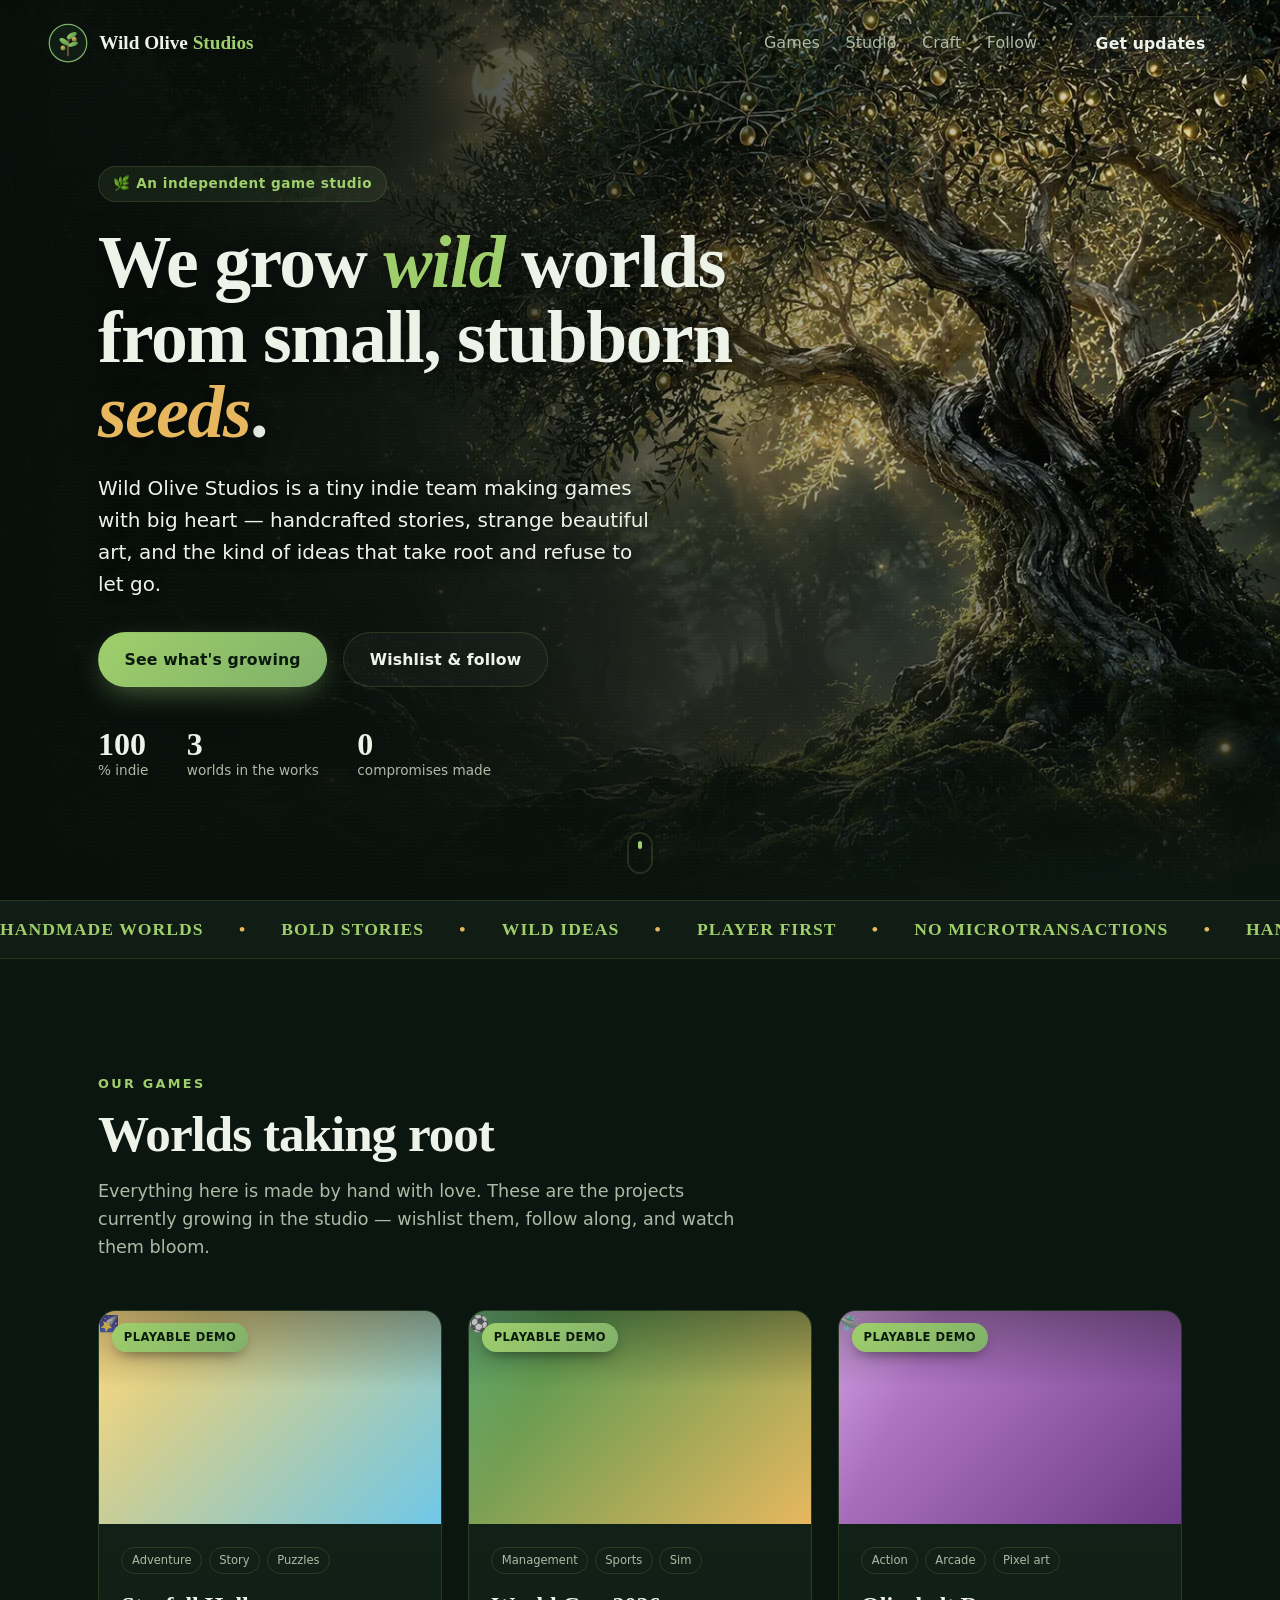
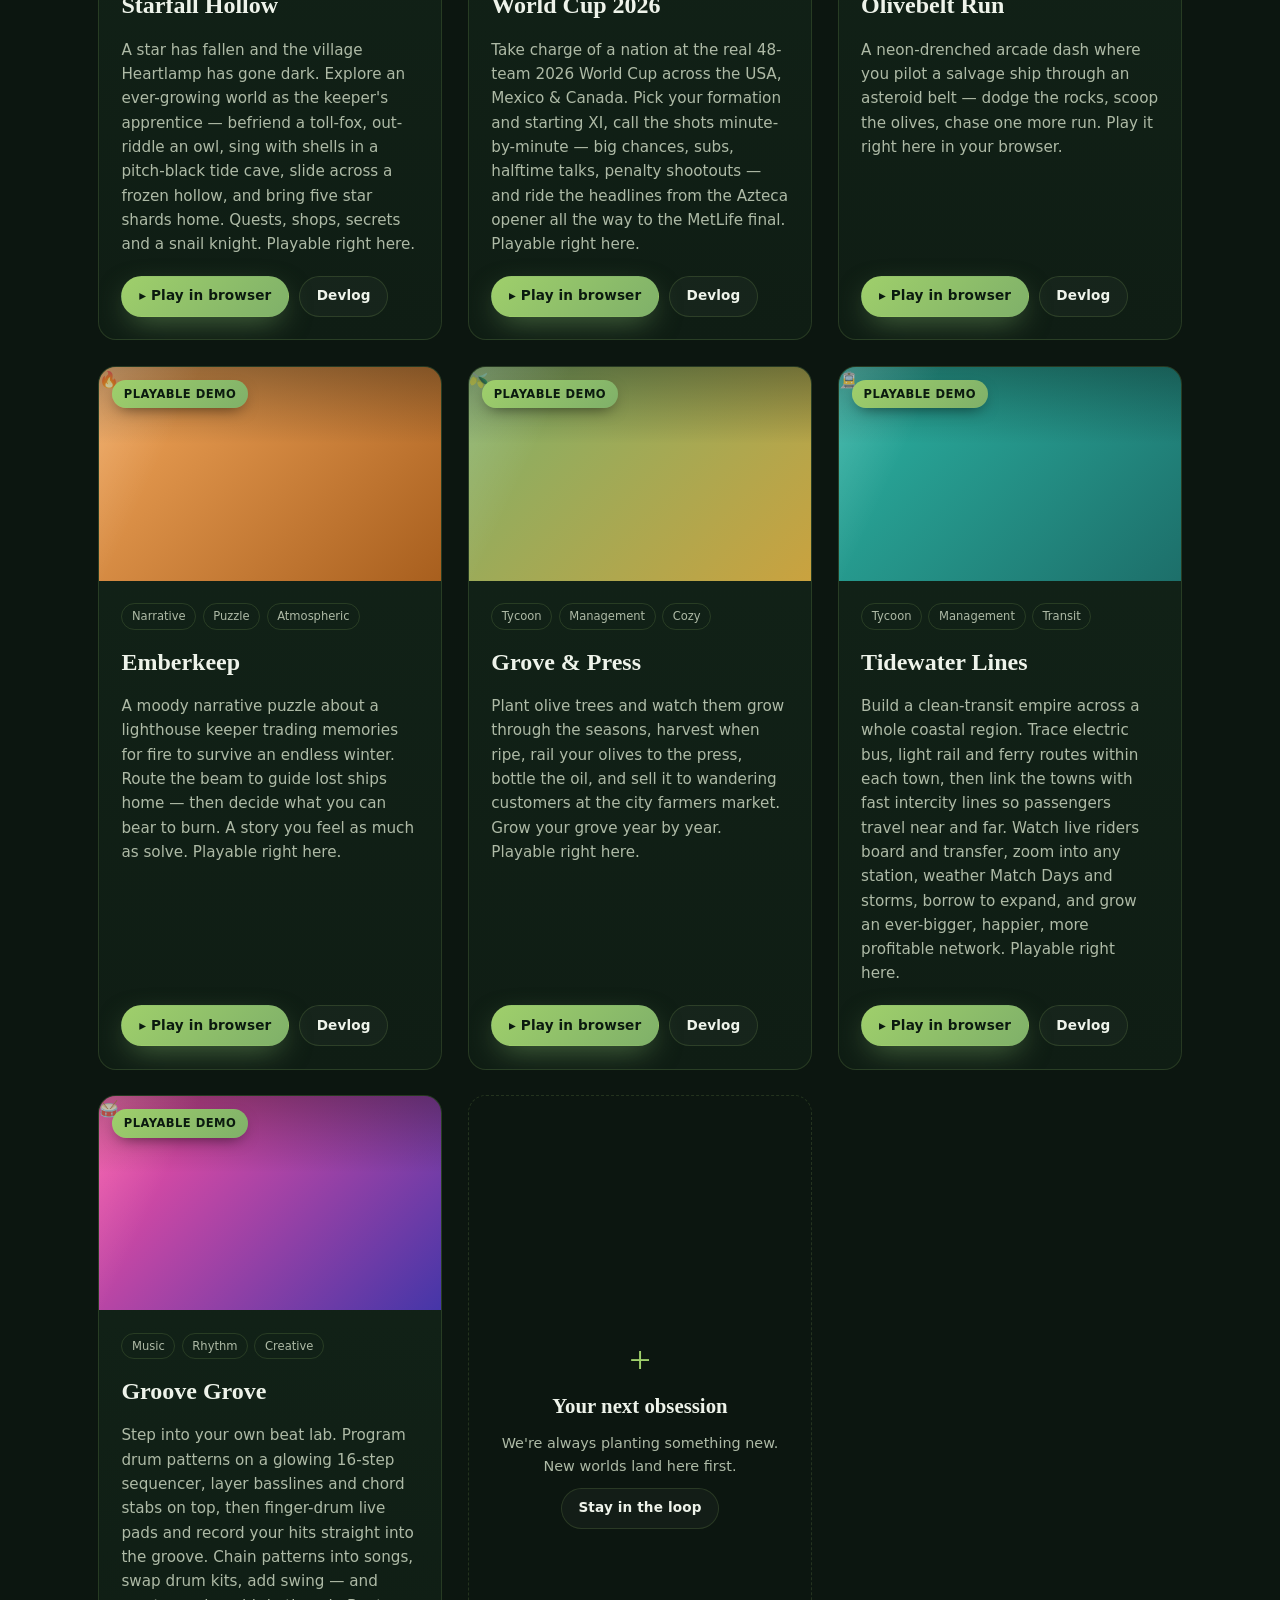
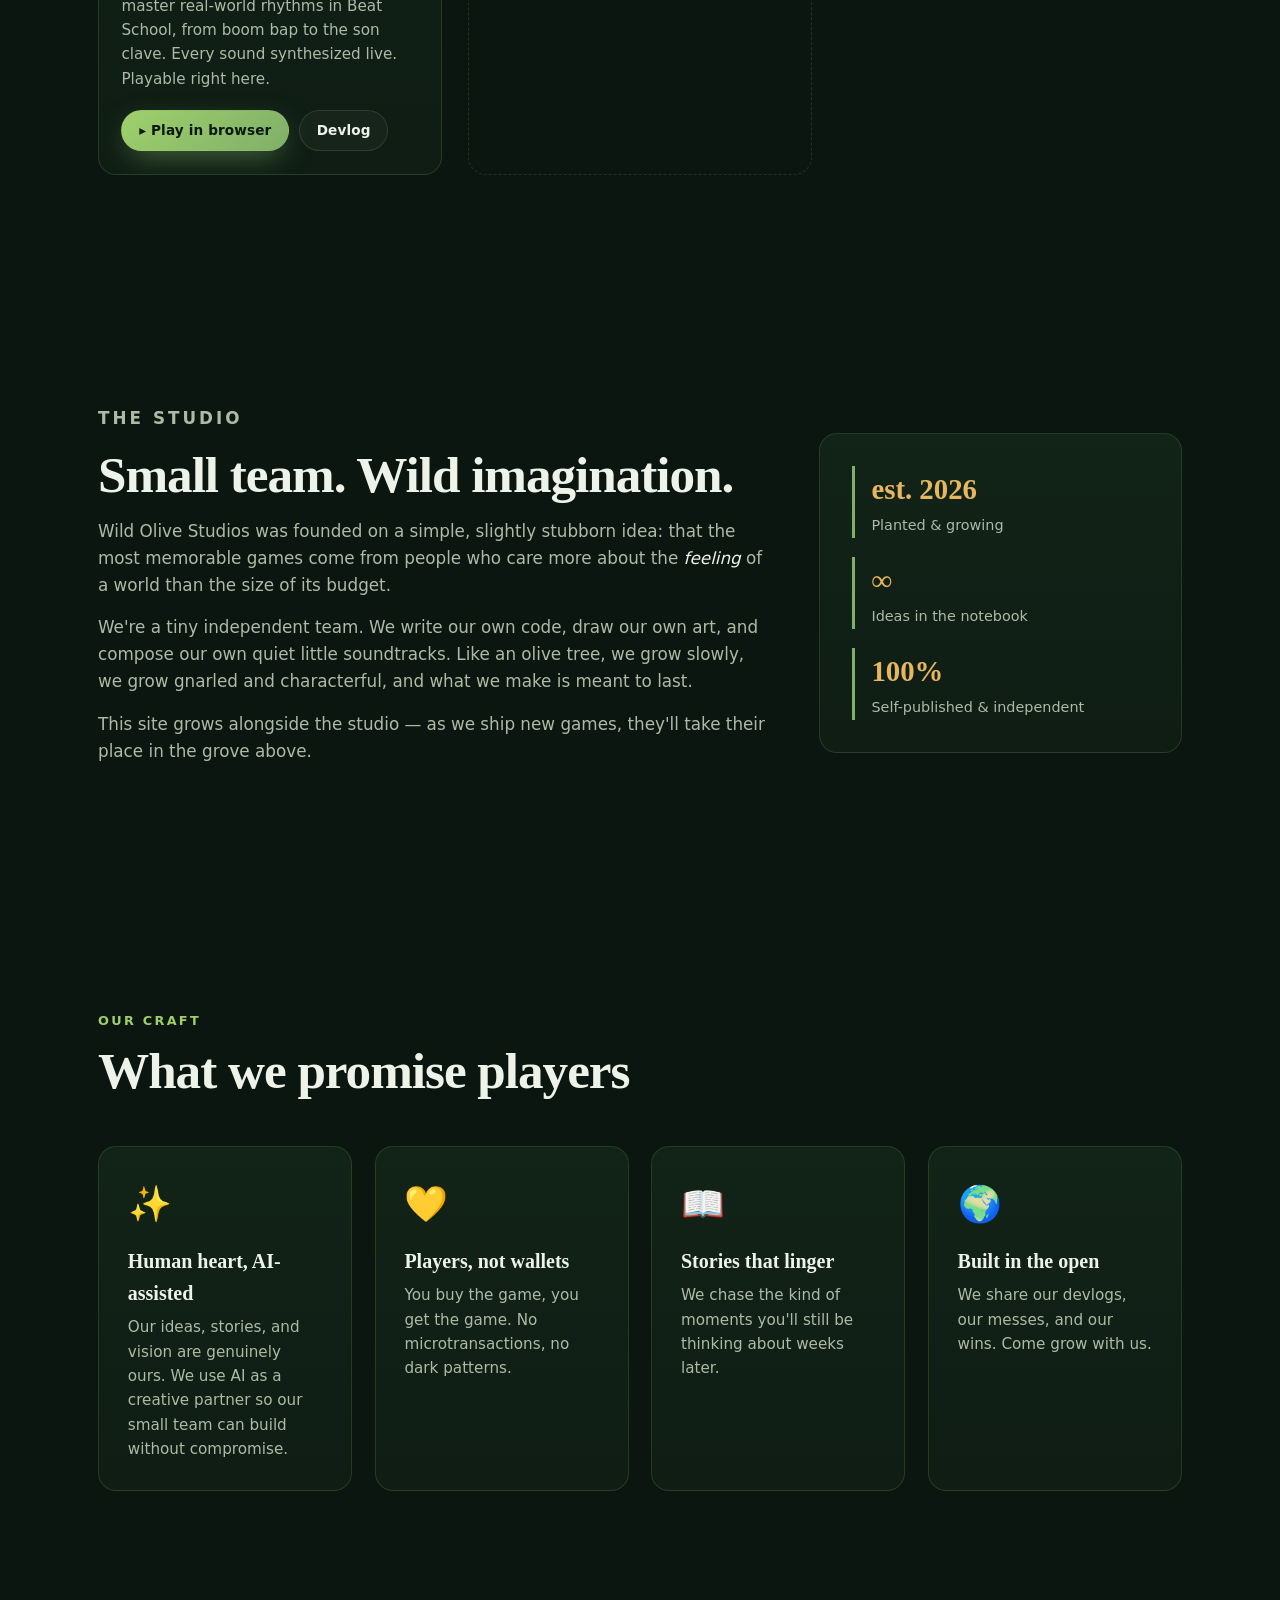
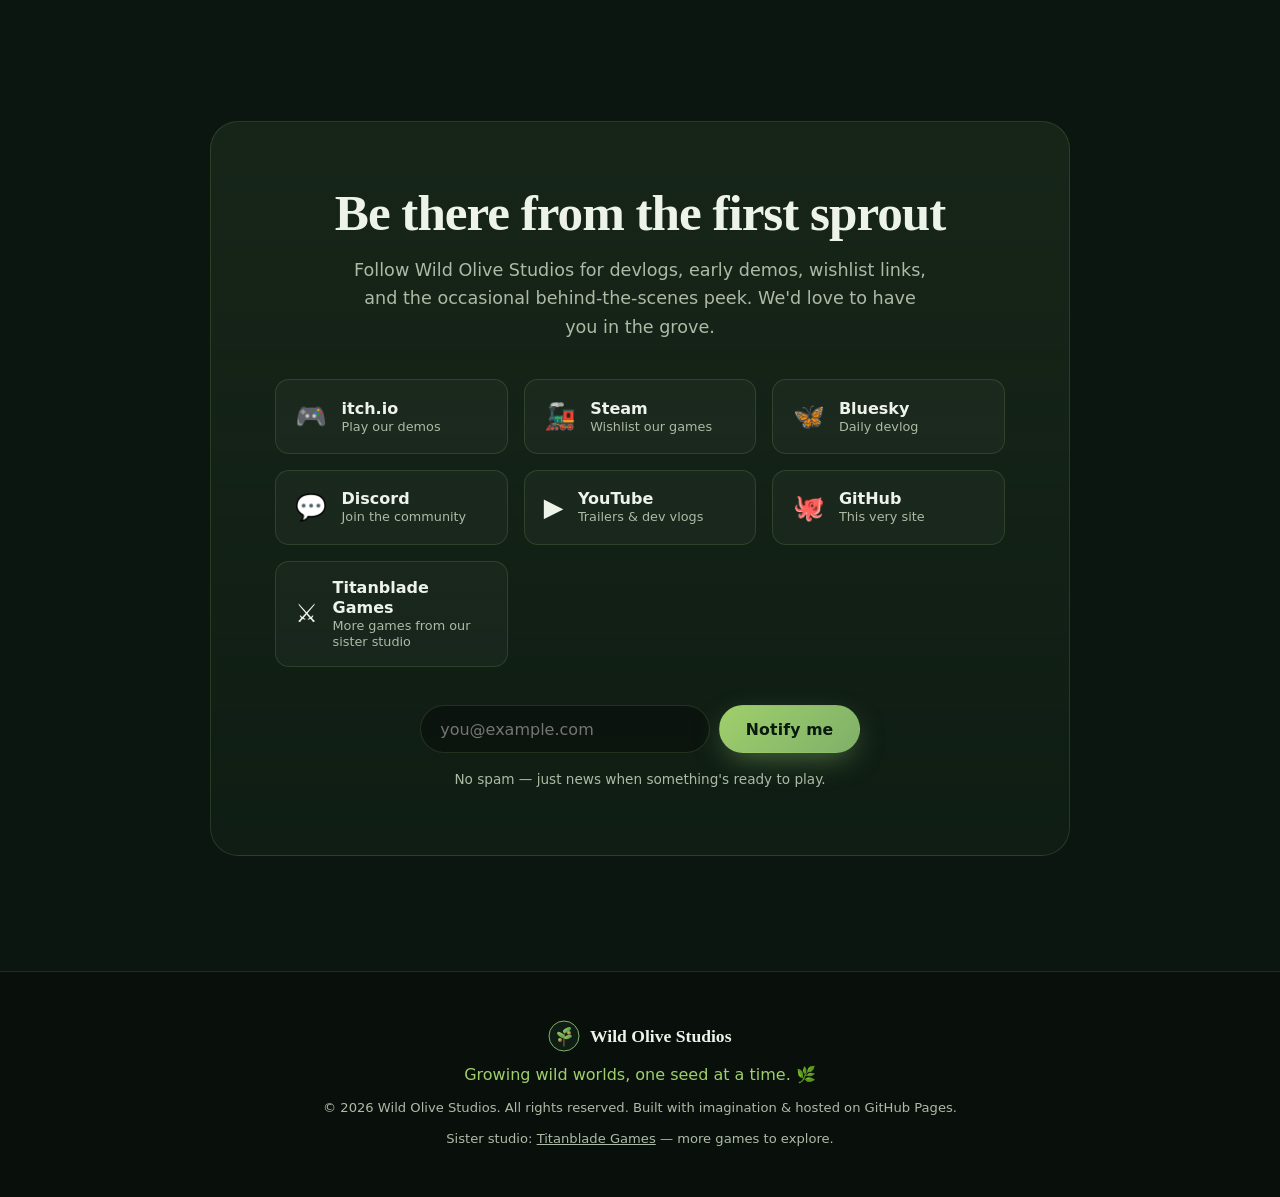
==== docs/index.html @ 38b6f3e9 "Add Starfall Hollow — story adventure game A top-down story adventure for ages 11+: explore a five-r" ====
<!DOCTYPE html>
<html lang="en">
<head>
  <meta charset="UTF-8" />
  <meta name="viewport" content="width=device-width, initial-scale=1.0" />
  <meta http-equiv="Content-Security-Policy" content="default-src 'none'; script-src 'self'; style-src 'self' 'unsafe-inline' https://fonts.googleapis.com; font-src https://fonts.gstatic.com; img-src 'self'; base-uri 'self'; form-action 'self'; object-src 'none'" />
  <meta name="referrer" content="strict-origin-when-cross-origin" />
  <meta name="description" content="Wild Olive Studios — an indie game studio crafting bold, heartfelt worlds. Big imagination, handmade craft, wild ideas." />
  <meta name="theme-color" content="#0d1a12" />

  <!-- Open Graph / social cards -->
  <meta property="og:title" content="Wild Olive Studios" />
  <meta property="og:description" content="An indie game studio crafting bold, heartfelt worlds. Big imagination, handmade craft, wild ideas." />
  <meta property="og:type" content="website" />
  <meta property="og:image" content="assets/social-card.svg" />
  <meta name="twitter:card" content="summary_large_image" />

  <title>Wild Olive Studios — Indie Games, Wild Imagination</title>

  <link rel="icon" type="image/svg+xml" href="assets/favicon.svg" />
  <link rel="preconnect" href="https://fonts.googleapis.com" />
  <link rel="preconnect" href="https://fonts.gstatic.com" crossorigin />
  <link href="https://fonts.googleapis.com/css2?family=Fraunces:opsz,wght@9..144,400;9..144,600;9..144,900&family=Space+Grotesk:wght@400;500;700&display=swap" rel="stylesheet" />
  <link rel="stylesheet" href="css/style.css" />
</head>
<body>
  <!-- Animated particle / star canvas background -->
  <canvas id="bg-canvas" aria-hidden="true"></canvas>

  <!-- ============ NAV ============ -->
  <header class="nav" id="nav">
    <a class="nav__brand" href="#top" aria-label="Wild Olive Studios home">
      <img src="assets/logo.svg" alt="" class="nav__logo" width="40" height="40" />
      <span class="nav__name">Wild&nbsp;Olive<span class="nav__name-accent"> Studios</span></span>
    </a>
    <nav class="nav__links" aria-label="Primary">
      <a href="#games">Games</a>
      <a href="#studio">Studio</a>
      <a href="#values">Craft</a>
      <a href="#follow">Follow</a>
    </nav>
    <a class="btn btn--ghost nav__cta" href="#follow">Get updates</a>
    <button class="nav__menu" id="navMenu" aria-label="Toggle menu" aria-expanded="false">
      <span></span><span></span><span></span>
    </button>
  </header>

  <main id="top">
    <!-- ============ HERO ============ -->
    <section class="hero" id="hero">
      <div class="hero__bg" aria-hidden="true">
        <picture>
          <source srcset="assets/olive_tree.webp" type="image/webp" />
          <img src="assets/olive_tree.jpg" alt="" fetchpriority="high" />
        </picture>
      </div>
      <div class="hero__overlay" aria-hidden="true"></div>
      <div class="hero__grain" aria-hidden="true"></div>
      <div class="hero__inner">
        <p class="hero__eyebrow reveal">🌿 An independent game studio</p>
        <h1 class="hero__title reveal">
          We grow <span class="hero__word">wild</span> worlds
          from small, stubborn <span class="hero__word hero__word--alt">seeds</span>.
        </h1>
        <p class="hero__sub reveal">
          Wild Olive Studios is a tiny indie team making games with big heart —
          handcrafted stories, strange beautiful art, and the kind of ideas that
          take root and refuse to let go.
        </p>
        <div class="hero__actions reveal">
          <a class="btn btn--primary" href="#games">See what's growing</a>
          <a class="btn btn--ghost" href="#follow">Wishlist &amp; follow</a>
        </div>
        <ul class="hero__stats reveal" aria-label="Studio at a glance">
          <li><span class="hero__stat-num" data-count="100">0</span><span class="hero__stat-label">% indie</span></li>
          <li><span class="hero__stat-num" data-count="3">0</span><span class="hero__stat-label">worlds in the works</span></li>
          <li><span class="hero__stat-num" data-count="0">0</span><span class="hero__stat-label">compromises made</span></li>
        </ul>
      </div>

      <a class="hero__scroll" href="#games" aria-label="Scroll to games">
        <span></span>
      </a>
    </section>

    <!-- ============ MARQUEE ============ -->
    <div class="marquee" aria-hidden="true">
      <div class="marquee__track">
        <span>HANDMADE WORLDS</span><span>•</span>
        <span>BOLD STORIES</span><span>•</span>
        <span>WILD IDEAS</span><span>•</span>
        <span>PLAYER FIRST</span><span>•</span>
        <span>NO MICROTRANSACTIONS</span><span>•</span>
        <span>HANDMADE WORLDS</span><span>•</span>
        <span>BOLD STORIES</span><span>•</span>
        <span>WILD IDEAS</span><span>•</span>
        <span>PLAYER FIRST</span><span>•</span>
        <span>NO MICROTRANSACTIONS</span><span>•</span>
      </div>
    </div>

    <!-- ============ GAMES ============ -->
    <section class="section games" id="games">
      <div class="section__head reveal">
        <p class="section__kicker">Our Games</p>
        <h2 class="section__title">Worlds taking root</h2>
        <p class="section__lead">
          Everything here is made by hand with love. These are the projects
          currently growing in the studio — wishlist them, follow along, and
          watch them bloom.
        </p>
      </div>

      <div class="game-grid">
        <!-- Game card: Starfall Hollow -->
        <article class="game-card reveal" style="--accent:#ffd166;--accent2:#6fc7e8">
          <div class="game-card__art">
            <span class="game-card__badge">Playable demo</span>
            <div class="game-card__cover">
              <span class="game-card__emoji">🌠</span>
            </div>
          </div>
          <div class="game-card__body">
            <div class="game-card__tags"><span>Adventure</span><span>Story</span><span>Puzzles</span></div>
            <h3 class="game-card__title">Starfall Hollow</h3>
            <p class="game-card__desc">
              A star has fallen and the village Heartlamp has gone dark. Explore an
              ever-growing world as the keeper's apprentice — befriend a toll-fox,
              out-riddle an owl, sing with shells in a pitch-black tide cave, slide
              across a frozen hollow, and bring five star shards home. Quests, shops,
              secrets and a snail knight. Playable right here.
            </p>
            <div class="game-card__links">
              <a class="btn btn--small btn--primary" href="play/starfall-hollow/">▸ Play in browser</a>
              <a class="btn btn--small btn--ghost" href="#follow">Devlog</a>
            </div>
          </div>
        </article>

        <!-- Game card: World Cup 2026 -->
        <article class="game-card reveal" style="--accent:#3a924c;--accent2:#e7b75f">
          <div class="game-card__art">
            <span class="game-card__badge">Playable demo</span>
            <div class="game-card__cover">
              <span class="game-card__emoji">⚽</span>
            </div>
          </div>
          <div class="game-card__body">
            <div class="game-card__tags"><span>Management</span><span>Sports</span><span>Sim</span></div>
            <h3 class="game-card__title">World Cup 2026</h3>
            <p class="game-card__desc">
              Take charge of a nation at the real 48-team 2026 World Cup across the
              USA, Mexico &amp; Canada. Pick your formation and starting XI, call the
              shots minute-by-minute — big chances, subs, halftime talks, penalty
              shootouts — and ride the headlines from the Azteca opener all the way
              to the MetLife final. Playable right here.
            </p>
            <div class="game-card__links">
              <a class="btn btn--small btn--primary" href="play/world-cup-2026/">▸ Play in browser</a>
              <a class="btn btn--small btn--ghost" href="#follow">Devlog</a>
            </div>
          </div>
        </article>

        <!-- Game card 2 -->
        <article class="game-card reveal" style="--accent:#c98bdb;--accent2:#6c3a86">
          <div class="game-card__art">
            <span class="game-card__badge">Playable demo</span>
            <div class="game-card__cover game-card__cover--neon">
              <span class="game-card__emoji">🛸</span>
            </div>
          </div>
          <div class="game-card__body">
            <div class="game-card__tags"><span>Action</span><span>Arcade</span><span>Pixel art</span></div>
            <h3 class="game-card__title">Olivebelt Run</h3>
            <p class="game-card__desc">
              A neon-drenched arcade dash where you pilot a salvage ship
              through an asteroid belt — dodge the rocks, scoop the olives,
              chase one more run. Play it right here in your browser.
            </p>
            <div class="game-card__links">
              <a class="btn btn--small btn--primary" href="play/olivebelt-run/">▸ Play in browser</a>
              <a class="btn btn--small btn--ghost" href="#follow">Devlog</a>
            </div>
          </div>
        </article>

        <!-- Game card 3 -->
        <article class="game-card reveal" style="--accent:#f2a65a;--accent2:#a85f1e">
          <div class="game-card__art">
            <span class="game-card__badge">Playable demo</span>
            <div class="game-card__cover game-card__cover--ember">
              <span class="game-card__emoji">🔥</span>
            </div>
          </div>
          <div class="game-card__body">
            <div class="game-card__tags"><span>Narrative</span><span>Puzzle</span><span>Atmospheric</span></div>
            <h3 class="game-card__title">Emberkeep</h3>
            <p class="game-card__desc">
              A moody narrative puzzle about a lighthouse keeper trading memories
              for fire to survive an endless winter. Route the beam to guide lost
              ships home — then decide what you can bear to burn. A story you feel
              as much as solve. Playable right here.
            </p>
            <div class="game-card__links">
              <a class="btn btn--small btn--primary" href="play/emberkeep/">▸ Play in browser</a>
              <a class="btn btn--small btn--ghost" href="#follow">Devlog</a>
            </div>
          </div>
        </article>

        <!-- Game card: Grove & Press -->
        <article class="game-card reveal" style="--accent:#7fb069;--accent2:#caa23f">
          <div class="game-card__art">
            <span class="game-card__badge">Playable demo</span>
            <div class="game-card__cover game-card__cover--grove">
              <span class="game-card__emoji">🫒</span>
            </div>
          </div>
          <div class="game-card__body">
            <div class="game-card__tags"><span>Tycoon</span><span>Management</span><span>Cozy</span></div>
            <h3 class="game-card__title">Grove &amp; Press</h3>
            <p class="game-card__desc">
              Plant olive trees and watch them grow through the seasons, harvest
              when ripe, rail your olives to the press, bottle the oil, and sell
              it to wandering customers at the city farmers market. Grow your
              grove year by year. Playable right here.
            </p>
            <div class="game-card__links">
              <a class="btn btn--small btn--primary" href="play/grove-and-press/">▸ Play in browser</a>
              <a class="btn btn--small btn--ghost" href="#follow">Devlog</a>
            </div>
          </div>
        </article>

        <article class="game-card reveal" style="--accent:#2bb3a3;--accent2:#1d6f6a">
          <div class="game-card__art">
            <span class="game-card__badge">Playable demo</span>
            <div class="game-card__cover game-card__cover--tide">
              <span class="game-card__emoji">🚊</span>
            </div>
          </div>
          <div class="game-card__body">
            <div class="game-card__tags"><span>Tycoon</span><span>Management</span><span>Transit</span></div>
            <h3 class="game-card__title">Tidewater Lines</h3>
            <p class="game-card__desc">
              Build a clean-transit empire across a whole coastal region. Trace
              electric bus, light rail and ferry routes within each town, then link
              the towns with fast intercity lines so passengers travel near and far.
              Watch live riders board and transfer, zoom into any station, weather
              Match Days and storms, borrow to expand, and grow an ever-bigger,
              happier, more profitable network. Playable right here.
            </p>
            <div class="game-card__links">
              <a class="btn btn--small btn--primary" href="play/tidewater-lines/">▸ Play in browser</a>
              <a class="btn btn--small btn--ghost" href="#follow">Devlog</a>
            </div>
          </div>
        </article>

        <!-- Game card: Groove Grove -->
        <article class="game-card reveal" style="--accent:#ff4fa3;--accent2:#4536a8">
          <div class="game-card__art">
            <span class="game-card__badge">Playable demo</span>
            <div class="game-card__cover game-card__cover--groove">
              <span class="game-card__emoji">🥁</span>
            </div>
          </div>
          <div class="game-card__body">
            <div class="game-card__tags"><span>Music</span><span>Rhythm</span><span>Creative</span></div>
            <h3 class="game-card__title">Groove Grove</h3>
            <p class="game-card__desc">
              Step into your own beat lab. Program drum patterns on a glowing
              16-step sequencer, layer basslines and chord stabs on top, then
              finger-drum live pads and record your hits straight into the groove.
              Chain patterns into songs, swap drum kits, add swing — and master
              real-world rhythms in Beat School, from boom bap to the son clave.
              Every sound synthesized live. Playable right here.
            </p>
            <div class="game-card__links">
              <a class="btn btn--small btn--primary" href="play/groove-grove/">▸ Play in browser</a>
              <a class="btn btn--small btn--ghost" href="#follow">Devlog</a>
            </div>
          </div>
        </article>

        <!-- Coming soon card -->
        <article class="game-card game-card--ghost reveal">
          <div class="game-card__ghost-inner">
            <span class="game-card__plus">+</span>
            <h3>Your next obsession</h3>
            <p>We're always planting something new. New worlds land here first.</p>
            <a class="btn btn--small btn--ghost" href="#follow">Stay in the loop</a>
          </div>
        </article>
      </div>
    </section>

    <!-- ============ STUDIO / ABOUT ============ -->
    <section class="section studio" id="studio">
      <div class="studio__grid">
        <div class="studio__text reveal">
          <p class="section__kicker">The Studio</p>
          <h2 class="section__title">Small team. Wild imagination.</h2>
          <p>
            Wild Olive Studios was founded on a simple, slightly stubborn idea:
            that the most memorable games come from people who care more about
            the <em>feeling</em> of a world than the size of its budget.
          </p>
          <p>
            We're a tiny independent team. We write our own code, draw our own
            art, and compose our own quiet little soundtracks. Like an olive
            tree, we grow slowly, we grow gnarled and characterful, and what we
            make is meant to last.
          </p>
          <p>
            This site grows alongside the studio — as we ship new games, they'll
            take their place in the grove above.
          </p>
        </div>
        <div class="studio__panel reveal">
          <div class="studio__stat">
            <span class="studio__stat-num">est. 2026</span>
            <span class="studio__stat-label">Planted &amp; growing</span>
          </div>
          <div class="studio__stat">
            <span class="studio__stat-num">∞</span>
            <span class="studio__stat-label">Ideas in the notebook</span>
          </div>
          <div class="studio__stat">
            <span class="studio__stat-num">100%</span>
            <span class="studio__stat-label">Self-published &amp; independent</span>
          </div>
        </div>
      </div>
    </section>

    <!-- ============ VALUES / CRAFT ============ -->
    <section class="section values" id="values">
      <div class="section__head reveal">
        <p class="section__kicker">Our Craft</p>
        <h2 class="section__title">What we promise players</h2>
      </div>
      <div class="value-grid">
        <div class="value-card reveal">
          <div class="value-card__icon">✨</div>
          <h3>Human heart, AI-assisted</h3>
          <p>Our ideas, stories, and vision are genuinely ours. We use AI as a creative partner so our small team can build without compromise.</p>
        </div>
        <div class="value-card reveal">
          <div class="value-card__icon">💛</div>
          <h3>Players, not wallets</h3>
          <p>You buy the game, you get the game. No microtransactions, no dark patterns.</p>
        </div>
        <div class="value-card reveal">
          <div class="value-card__icon">📖</div>
          <h3>Stories that linger</h3>
          <p>We chase the kind of moments you'll still be thinking about weeks later.</p>
        </div>
        <div class="value-card reveal">
          <div class="value-card__icon">🌍</div>
          <h3>Built in the open</h3>
          <p>We share our devlogs, our messes, and our wins. Come grow with us.</p>
        </div>
      </div>
    </section>

    <!-- ============ FOLLOW / CTA ============ -->
    <section class="section follow" id="follow">
      <div class="follow__card reveal">
        <h2 class="section__title">Be there from the first sprout</h2>
        <p class="follow__lead">
          Follow Wild Olive Studios for devlogs, early demos, wishlist links,
          and the occasional behind-the-scenes peek. We'd love to have you in
          the grove.
        </p>

        <div class="follow__links">
          <a class="social-btn" href="https://itch.io" target="_blank" rel="noopener">
            <span class="social-btn__icon">🎮</span>
            <span class="social-btn__label"><strong>itch.io</strong><small>Play our demos</small></span>
          </a>
          <a class="social-btn" href="https://store.steampowered.com" target="_blank" rel="noopener">
            <span class="social-btn__icon">🚂</span>
            <span class="social-btn__label"><strong>Steam</strong><small>Wishlist our games</small></span>
          </a>
          <a class="social-btn" href="https://bsky.app" target="_blank" rel="noopener">
            <span class="social-btn__icon">🦋</span>
            <span class="social-btn__label"><strong>Bluesky</strong><small>Daily devlog</small></span>
          </a>
          <a class="social-btn" href="https://discord.com" target="_blank" rel="noopener">
            <span class="social-btn__icon">💬</span>
            <span class="social-btn__label"><strong>Discord</strong><small>Join the community</small></span>
          </a>
          <a class="social-btn" href="https://youtube.com" target="_blank" rel="noopener">
            <span class="social-btn__icon">▶️</span>
            <span class="social-btn__label"><strong>YouTube</strong><small>Trailers &amp; dev vlogs</small></span>
          </a>
          <a class="social-btn" href="https://github.com/sunstar2423/wild-olive-studios" target="_blank" rel="noopener">
            <span class="social-btn__icon">🐙</span>
            <span class="social-btn__label"><strong>GitHub</strong><small>This very site</small></span>
          </a>
          <a class="social-btn" href="https://www.titanbladegames.com/" target="_blank" rel="noopener">
            <span class="social-btn__icon">⚔️</span>
            <span class="social-btn__label"><strong>Titanblade Games</strong><small>More games from our sister studio</small></span>
          </a>
        </div>

        <form class="follow__form" id="signupForm" novalidate>
          <label class="visually-hidden" for="email">Email address</label>
          <input type="email" id="email" name="email" placeholder="you@example.com" required />
          <button type="submit" class="btn btn--primary">Notify me</button>
        </form>
        <p class="follow__note" id="formNote">No spam — just news when something's ready to play.</p>
      </div>
    </section>
  </main>

  <!-- ============ FOOTER ============ -->
  <footer class="footer">
    <div class="footer__inner">
      <div class="footer__brand">
        <img src="assets/logo.svg" alt="" width="32" height="32" />
        <span>Wild Olive Studios</span>
      </div>
      <p class="footer__tag">Growing wild worlds, one seed at a time. 🌿</p>
      <p class="footer__legal">© <span id="year">2026</span> Wild Olive Studios. All rights reserved. Built with imagination &amp; hosted on GitHub Pages.</p>
      <p class="footer__legal">Sister studio: <a href="https://www.titanbladegames.com/" target="_blank" rel="noopener" style="color:inherit;text-decoration:underline;">Titanblade Games</a> — more games to explore.</p>
    </div>
  </footer>

  <script src="js/main.js" defer></script>
</body>
</html>
---- docs/css/style.css ----
/* =========================================================
   Wild Olive Studios — stylesheet
   Palette: deep forest night + olive green + warm gold
   ========================================================= */

:root {
  --bg:        #0c1610;
  --bg-2:      #0f1d14;
  --panel:     #122318;
  --ink:       #eef3ea;
  --ink-soft:  #aebaa6;
  --olive:     #7fb069;
  --olive-br:  #9fcf6b;
  --gold:      #e7b75f;
  --line:      rgba(159, 207, 107, 0.16);

  --font-display: "Fraunces", Georgia, serif;
  --font-body:    "Space Grotesk", system-ui, sans-serif;

  --maxw: 1180px;
  --radius: 18px;
  --shadow: 0 24px 60px -20px rgba(0,0,0,0.6);
}

/* ---------- reset ---------- */
*,*::before,*::after { box-sizing: border-box; }
* { margin: 0; }
html { scroll-behavior: smooth; }
@media (prefers-reduced-motion: reduce) {
  html { scroll-behavior: auto; }
  *, *::before, *::after {
    animation-duration: 0.001ms !important;
    animation-iteration-count: 1 !important;
    transition-duration: 0.001ms !important;
  }
}

body {
  font-family: var(--font-body);
  color: var(--ink);
  background: radial-gradient(1200px 800px at 70% -10%, #16301f 0%, var(--bg) 55%) fixed, var(--bg);
  line-height: 1.6;
  overflow-x: hidden;
  -webkit-font-smoothing: antialiased;
}

img { max-width: 100%; display: block; }
a { color: inherit; text-decoration: none; }

.visually-hidden {
  position: absolute; width: 1px; height: 1px;
  padding: 0; margin: -1px; overflow: hidden;
  clip: rect(0 0 0 0); white-space: nowrap; border: 0;
}

/* ---------- animated background canvas ---------- */
#bg-canvas {
  position: fixed; inset: 0;
  width: 100%; height: 100%;
  z-index: 0; pointer-events: none;
  opacity: 0.55;
}

main, .nav, .footer, .marquee { position: relative; z-index: 1; }

/* ---------- buttons ---------- */
.btn {
  --pad: 0.85rem 1.6rem;
  display: inline-flex; align-items: center; gap: 0.5rem;
  padding: var(--pad);
  font-family: var(--font-body);
  font-weight: 700; font-size: 0.98rem;
  letter-spacing: 0.01em;
  border-radius: 999px;
  border: 1px solid transparent;
  cursor: pointer;
  transition: transform .25s cubic-bezier(.2,.9,.3,1), box-shadow .25s, background .25s, color .25s;
  white-space: nowrap;
}
.btn:hover { transform: translateY(-2px); }
.btn:active { transform: translateY(0); }
.btn--primary {
  background: linear-gradient(135deg, var(--olive-br), var(--olive));
  color: #0b1a0f;
  box-shadow: 0 10px 30px -8px rgba(127,176,105,0.6);
}
.btn--primary:hover { box-shadow: 0 16px 40px -8px rgba(127,176,105,0.75); }
.btn--ghost {
  background: rgba(255,255,255,0.03);
  border-color: var(--line);
  color: var(--ink);
}
.btn--ghost:hover { border-color: var(--olive); background: rgba(127,176,105,0.10); }
.btn--small { --pad: 0.55rem 1.05rem; font-size: 0.85rem; }

/* ---------- nav ---------- */
.nav {
  position: fixed; top: 0; left: 0; right: 0;
  display: flex; align-items: center; gap: 1.5rem;
  padding: 1rem clamp(1rem, 4vw, 3rem);
  z-index: 50;
  transition: background .3s, backdrop-filter .3s, box-shadow .3s, padding .3s;
}
.nav.scrolled {
  background: rgba(10,20,14,0.78);
  backdrop-filter: blur(14px);
  box-shadow: 0 1px 0 var(--line);
  padding-top: 0.7rem; padding-bottom: 0.7rem;
}
.nav__brand { display: flex; align-items: center; gap: 0.7rem; font-family: var(--font-display); font-weight: 900; font-size: 1.2rem; }
.nav__logo { animation: spin-slow 24s linear infinite; }
.nav__name-accent { color: var(--olive-br); }
.nav__links { display: flex; gap: 1.6rem; margin-left: auto; font-weight: 500; }
.nav__links a { position: relative; color: var(--ink-soft); transition: color .2s; }
.nav__links a:hover { color: var(--ink); }
.nav__links a::after {
  content:""; position:absolute; left:0; bottom:-6px; height:2px; width:0;
  background: var(--olive-br); transition: width .25s;
}
.nav__links a:hover::after { width: 100%; }
.nav__cta { margin-left: 0.5rem; }
.nav__menu { display: none; background: none; border: 0; cursor: pointer; flex-direction: column; gap: 5px; padding: 8px; }
.nav__menu span { width: 24px; height: 2px; background: var(--ink); border-radius: 2px; transition: transform .3s, opacity .3s; }

/* ---------- hero ---------- */
.hero {
  position: relative;
  min-height: 100vh;
  min-height: 100svh;
  display: grid;
  align-items: center;
  max-width: var(--maxw);
  margin: 0 auto;
  padding: 8rem clamp(1rem, 4vw, 3rem) 5rem;
}
/* full-bleed forest background image */
.hero__bg {
  position: absolute; top: 0; bottom: 0; left: 50%;
  transform: translateX(-50%); width: 100vw;
  z-index: 0; overflow: hidden;
}
.hero__bg img {
  width: 100%; height: 100%; object-fit: cover; object-position: 70% center;
  animation: hero-drift 26s ease-in-out infinite alternate;
}
/* dark gradient overlay so the headline stays legible over the art */
.hero__overlay {
  position: absolute; top: 0; bottom: 0; left: 50%;
  transform: translateX(-50%); width: 100vw; z-index: 1; pointer-events: none;
  background:
    linear-gradient(90deg, rgba(8,14,10,0.94) 0%, rgba(8,14,10,0.80) 32%, rgba(8,14,10,0.30) 64%, rgba(8,14,10,0.10) 100%),
    linear-gradient(0deg, var(--bg) 1%, rgba(8,14,10,0.55) 18%, transparent 48%);
}
.hero__grain {
  position: absolute; inset: 0; pointer-events: none; opacity: .35; z-index: 1;
  background-image: radial-gradient(rgba(255,255,255,0.04) 1px, transparent 1px);
  background-size: 4px 4px;
}
.hero__inner { position: relative; z-index: 2; max-width: 640px; }
.hero__eyebrow {
  display: inline-block;
  font-weight: 700; letter-spacing: .04em;
  color: var(--olive-br);
  background: rgba(127,176,105,0.10);
  border: 1px solid var(--line);
  padding: .4rem .9rem; border-radius: 999px;
  margin-bottom: 1.4rem; font-size: .85rem;
}
.hero__title {
  font-family: var(--font-display);
  font-weight: 900;
  font-size: clamp(2.5rem, 6vw, 4.6rem);
  line-height: 1.02;
  letter-spacing: -0.02em;
  margin-bottom: 1.4rem;
  text-shadow: 0 2px 24px rgba(0,0,0,0.55);
}
.hero__word { color: var(--olive-br); font-style: italic; position: relative; }
.hero__word--alt { color: var(--gold); }
.hero__sub {
  color: var(--ink);
  font-size: clamp(1.05rem, 1.6vw, 1.25rem);
  max-width: 44ch;
  margin-bottom: 2rem;
  text-shadow: 0 1px 12px rgba(0,0,0,0.6);
}
.hero__actions { display: flex; gap: 1rem; flex-wrap: wrap; margin-bottom: 2.6rem; }
.hero__stats { display: flex; gap: 2.4rem; list-style: none; padding: 0; flex-wrap: wrap; }
.hero__stats li { display: flex; flex-direction: column; }
.hero__stat-num { font-family: var(--font-display); font-weight: 900; font-size: 2rem; color: var(--ink); line-height: 1; }
.hero__stat-label { color: var(--ink-soft); font-size: .85rem; }

/* hero animated scene */
.hero__scene { position: relative; height: 460px; display: grid; place-items: center; }
.scene-glow {
  position: absolute; width: 380px; height: 380px;
  background: radial-gradient(circle, rgba(127,176,105,0.30), transparent 65%);
  filter: blur(10px);
  animation: pulse 6s ease-in-out infinite;
}
.olive-tree { width: min(100%, 400px); height: auto; overflow: visible; }

/* draw-on branches */
.branch { stroke-dasharray: 600; stroke-dashoffset: 600; animation: draw 2.4s ease forwards; }
.branch--2 { animation-delay: .7s; }
.branch--3 { animation-delay: 1s; }
.leaf, .olive { transform-box: fill-box; transform-origin: center; opacity: 0; animation: pop .6s cubic-bezier(.2,1.4,.4,1) forwards; }
.leaves .leaf:nth-child(1){ animation-delay: 1.5s; }
.leaves .leaf:nth-child(2){ animation-delay: 1.7s; }
.leaves .leaf:nth-child(3){ animation-delay: 1.9s; }
.leaves .leaf:nth-child(4){ animation-delay: 2.1s; }
.leaves .leaf:nth-child(5){ animation-delay: 2.3s; }
.leaves .leaf:nth-child(6){ animation-delay: 2.5s; }
.olives .olive:nth-child(1){ animation-delay: 2.6s; }
.olives .olive:nth-child(2){ animation-delay: 2.8s; }
.olives .olive:nth-child(3){ animation-delay: 3.0s; }
.leaves { animation: sway 7s ease-in-out 3s infinite; transform-origin: 200px 250px; }

/* floating sprites */
.sprite { position: absolute; font-size: 2rem; filter: drop-shadow(0 6px 12px rgba(0,0,0,.5)); }
.sprite--1 { top: 8%;  left: 6%;  animation: float 5s ease-in-out infinite; }
.sprite--2 { top: 20%; right: 4%; animation: float 6.5s ease-in-out infinite .4s; }
.sprite--3 { bottom: 16%; left: 2%; animation: float 5.5s ease-in-out infinite .8s; }
.sprite--4 { bottom: 8%; right: 12%; animation: float 6s ease-in-out infinite 1.2s; }

/* scroll cue */
.hero__scroll {
  position: absolute; bottom: 1.6rem; left: 50%; transform: translateX(-50%);
  width: 26px; height: 42px; border: 2px solid var(--line); border-radius: 14px;
  display: grid; place-items: start center; padding-top: 7px;
  z-index: 2;
}
.hero__scroll span { width: 4px; height: 8px; border-radius: 4px; background: var(--olive-br); animation: scroll-dot 1.6s ease-in-out infinite; }

/* ---------- marquee ---------- */
.marquee {
  border-top: 1px solid var(--line);
  border-bottom: 1px solid var(--line);
  background: rgba(127,176,105,0.05);
  overflow: hidden; padding: .9rem 0;
}
.marquee__track {
  display: flex; gap: 2.2rem; width: max-content;
  font-family: var(--font-display); font-weight: 900; font-size: 1.1rem;
  letter-spacing: .06em; color: var(--olive-br); text-transform: uppercase;
  animation: marquee 28s linear infinite;
}
.marquee__track span:nth-child(even){ color: var(--gold); }

/* ---------- generic section ---------- */
.section { max-width: var(--maxw); margin: 0 auto; padding: clamp(4rem, 9vw, 8rem) clamp(1rem, 4vw, 3rem); }
.section__head { max-width: 660px; margin-bottom: 3rem; }
.section__kicker {
  text-transform: uppercase; letter-spacing: .18em; font-weight: 700;
  font-size: .8rem; color: var(--olive-br); margin-bottom: .8rem;
}
.section__title {
  font-family: var(--font-display); font-weight: 900;
  font-size: clamp(2rem, 4.5vw, 3.2rem); line-height: 1.05; letter-spacing: -0.02em;
  margin-bottom: 1rem;
}
.section__lead { color: var(--ink-soft); font-size: 1.1rem; }

/* ---------- games grid ---------- */
.game-grid { display: grid; grid-template-columns: repeat(auto-fill, minmax(280px, 1fr)); gap: 1.6rem; }
.game-card {
  background: linear-gradient(180deg, var(--panel), var(--bg-2));
  border: 1px solid var(--line);
  border-radius: var(--radius);
  overflow: hidden;
  display: flex; flex-direction: column;
  transition: transform .3s cubic-bezier(.2,.9,.3,1), box-shadow .3s, border-color .3s;
}
.game-card:hover { transform: translateY(-6px); box-shadow: var(--shadow); border-color: color-mix(in srgb, var(--accent, var(--olive)) 50%, transparent); }
.game-card__art { position: relative; }
.game-card__cover {
  aspect-ratio: 16/10;
  background: linear-gradient(135deg, var(--accent, #345), var(--accent2, #123));
  position: relative; overflow: hidden;
}
.game-card__cover img {
  position: absolute; inset: 0; width: 100%; height: 100%;
  object-fit: cover;
  transition: transform .5s cubic-bezier(.2,.9,.3,1);
}
.game-card:hover .game-card__cover img { transform: scale(1.06); }
/* gentle top shade so the badge always sits on a readable surface */
.game-card__cover::before {
  content:""; position:absolute; inset:0; z-index: 1; pointer-events: none;
  background: linear-gradient(180deg, rgba(6,10,8,0.35), transparent 36%);
}
.game-card__cover::after {
  content:""; position:absolute; inset:-50%; z-index: 1; pointer-events: none;
  background: linear-gradient(115deg, transparent 40%, rgba(255,255,255,0.14) 50%, transparent 60%);
  transform: translateX(-30%); transition: transform .6s;
}
.game-card:hover .game-card__cover::after { transform: translateX(30%); }
.game-card__badge {
  position: absolute; top: .8rem; left: .8rem; z-index: 2;
  font-size: .72rem; font-weight: 700; letter-spacing: .04em;
  text-transform: uppercase;
  padding: .32rem .75rem; border-radius: 999px;
  background: linear-gradient(135deg, var(--olive-br), var(--olive));
  color: #0b1a0f;
  box-shadow: 0 6px 16px -6px rgba(0,0,0,.6);
}
.game-card__body { padding: 1.4rem; display: flex; flex-direction: column; gap: .8rem; flex: 1; }
.game-card__tags { display: flex; flex-wrap: wrap; gap: .4rem; }
.game-card__tags span {
  font-size: .72rem; color: var(--ink-soft);
  border: 1px solid var(--line); padding: .2rem .6rem; border-radius: 999px;
}
.game-card__title { font-family: var(--font-display); font-weight: 900; font-size: 1.5rem; }
.game-card__desc { color: var(--ink-soft); font-size: .95rem; flex: 1; }
.game-card__links { display: flex; gap: .6rem; margin-top: .4rem; }

/* featured card: spans two columns with side-by-side art + body */
@media (min-width: 700px) {
  .game-card--featured { grid-column: span 2; flex-direction: row; }
  .game-card--featured .game-card__art { flex: 1.15; min-height: 300px; }
  .game-card--featured .game-card__cover { position: absolute; inset: 0; aspect-ratio: auto; }
  .game-card--featured .game-card__body { flex: 1; justify-content: center; }
  .game-card--featured .game-card__title { font-size: 1.9rem; }
}

/* ghost / coming soon card */
.game-card--ghost { border-style: dashed; background: transparent; }
.game-card__ghost-inner {
  flex:1; display:flex; flex-direction:column; align-items:center; justify-content:center;
  text-align:center; gap:.6rem; padding:2rem;
}
.game-card__plus { font-size: 2.4rem; color: var(--olive-br); font-family: var(--font-display); line-height: 1; }
.game-card__ghost-inner h3 { font-family: var(--font-display); font-size: 1.3rem; }
.game-card__ghost-inner p { color: var(--ink-soft); font-size: .9rem; }

/* ---------- studio ---------- */
.studio__grid { display: grid; grid-template-columns: 1.3fr 0.7fr; gap: 3rem; align-items: center; }
.studio__text p { color: var(--ink-soft); margin-bottom: 1rem; font-size: 1.05rem; }
.studio__text em { color: var(--ink); font-style: italic; }
.studio__panel {
  display: grid; gap: 1.2rem;
  background: linear-gradient(180deg, var(--panel), var(--bg-2));
  border: 1px solid var(--line); border-radius: var(--radius);
  padding: 2rem;
}
.studio__stat { border-left: 3px solid var(--olive); padding-left: 1rem; }
.studio__stat-num { display:block; font-family: var(--font-display); font-weight: 900; font-size: 1.8rem; color: var(--gold); }
.studio__stat-label { color: var(--ink-soft); font-size: .9rem; }

/* ---------- values ---------- */
.value-grid { display: grid; grid-template-columns: repeat(auto-fit, minmax(220px, 1fr)); gap: 1.4rem; }
.value-card {
  background: linear-gradient(180deg, var(--panel), var(--bg-2));
  border: 1px solid var(--line); border-radius: var(--radius);
  padding: 1.8rem; transition: transform .3s, border-color .3s;
}
.value-card:hover { transform: translateY(-4px); border-color: var(--olive); }
.value-card__icon { font-size: 2.2rem; margin-bottom: .8rem; display: inline-block; }
.value-card:hover .value-card__icon { animation: wiggle .5s ease; }
.value-card h3 { font-family: var(--font-display); font-size: 1.25rem; margin-bottom: .4rem; }
.value-card p { color: var(--ink-soft); font-size: .95rem; }

/* ---------- follow / cta ---------- */
.follow__card {
  max-width: 860px; margin: 0 auto; text-align: center;
  background: linear-gradient(180deg, rgba(127,176,105,0.10), var(--bg-2));
  border: 1px solid var(--line); border-radius: 28px;
  padding: clamp(2rem, 5vw, 4rem);
}
.follow__lead { color: var(--ink-soft); font-size: 1.1rem; max-width: 52ch; margin: 1rem auto 2.4rem; }
.follow__links {
  display: grid; grid-template-columns: repeat(auto-fit, minmax(200px, 1fr));
  gap: 1rem; margin-bottom: 2.4rem;
}
.social-btn {
  display: flex; align-items: center; gap: .9rem; text-align: left;
  padding: 1rem 1.2rem; border-radius: 14px;
  background: rgba(255,255,255,0.03); border: 1px solid var(--line);
  transition: transform .25s, border-color .25s, background .25s;
}
.social-btn:hover { transform: translateY(-3px); border-color: var(--olive); background: rgba(127,176,105,0.10); }
.social-btn__icon { font-size: 1.6rem; }
.social-btn__label { display: flex; flex-direction: column; line-height: 1.25; }
.social-btn__label strong { font-size: 1rem; }
.social-btn__label small { color: var(--ink-soft); font-size: .8rem; }

.follow__form { display: flex; gap: .6rem; max-width: 440px; margin: 0 auto; flex-wrap: wrap; justify-content: center; }
.follow__form input {
  flex: 1; min-width: 220px;
  padding: .85rem 1.2rem; border-radius: 999px;
  background: rgba(0,0,0,0.3); border: 1px solid var(--line); color: var(--ink);
  font-family: var(--font-body); font-size: 1rem;
}
.follow__form input:focus { outline: none; border-color: var(--olive-br); box-shadow: 0 0 0 3px rgba(127,176,105,0.2); }
.follow__note { color: var(--ink-soft); font-size: .85rem; margin-top: 1rem; }
.follow__note.success { color: var(--olive-br); font-weight: 700; }

/* ---------- footer ---------- */
.footer { border-top: 1px solid var(--line); padding: 3rem clamp(1rem,4vw,3rem); background: rgba(0,0,0,0.25); }
.footer__inner { max-width: var(--maxw); margin: 0 auto; text-align: center; display: grid; gap: .6rem; place-items: center; }
.footer__brand { display: flex; align-items: center; gap: .6rem; font-family: var(--font-display); font-weight: 900; font-size: 1.1rem; }
.footer__tag { color: var(--olive-br); }
.footer__legal { color: var(--ink-soft); font-size: .82rem; }

/* ---------- scroll reveal ---------- */
.reveal { opacity: 0; transform: translateY(28px); transition: opacity .7s ease, transform .7s cubic-bezier(.2,.9,.3,1); }
.reveal.in { opacity: 1; transform: none; }

/* ---------- keyframes ---------- */
@keyframes draw { to { stroke-dashoffset: 0; } }
@keyframes pop { 0%{opacity:0; transform:scale(0);} 100%{opacity:1; transform:scale(1);} }
@keyframes sway { 0%,100%{ transform: rotate(-2deg);} 50%{ transform: rotate(2deg);} }
@keyframes float { 0%,100%{ transform: translateY(0) rotate(-3deg);} 50%{ transform: translateY(-18px) rotate(3deg);} }
@keyframes pulse { 0%,100%{ transform: scale(1); opacity:.8;} 50%{ transform: scale(1.08); opacity:1;} }
@keyframes spin-slow { to { transform: rotate(360deg); } }
@keyframes marquee { from { transform: translateX(0);} to { transform: translateX(-50%);} }
@keyframes scroll-dot { 0%{ transform: translateY(0); opacity:1;} 70%{ transform: translateY(14px); opacity:0;} 100%{opacity:0;} }
@keyframes wiggle { 0%,100%{transform:rotate(0);} 25%{transform:rotate(-12deg);} 75%{transform:rotate(12deg);} }
@keyframes hero-drift { from { transform: scale(1.06) translate(0,0); } to { transform: scale(1.12) translate(-1.5%, -1.5%); } }

/* ---------- responsive ---------- */
@media (max-width: 880px) {
  .hero { padding-top: 7rem; }
  /* on tall/narrow screens, frame the glowing tree and darken more for text */
  .hero__bg img { object-position: 76% center; }
  .hero__overlay {
    background:
      linear-gradient(180deg, rgba(8,14,10,0.55) 0%, rgba(8,14,10,0.30) 30%, rgba(8,14,10,0.80) 100%),
      linear-gradient(0deg, var(--bg) 1%, transparent 55%);
  }
  .studio__grid { grid-template-columns: 1fr; }
  .nav__links, .nav__cta { display: none; }
  .nav__menu { display: flex; }
  .nav.open .nav__links {
    display: flex; flex-direction: column; gap: 1rem;
    position: absolute; top: 100%; left: 0; right: 0;
    background: rgba(10,20,14,0.96); backdrop-filter: blur(14px);
    padding: 1.4rem clamp(1rem,4vw,3rem); border-bottom: 1px solid var(--line);
  }
}
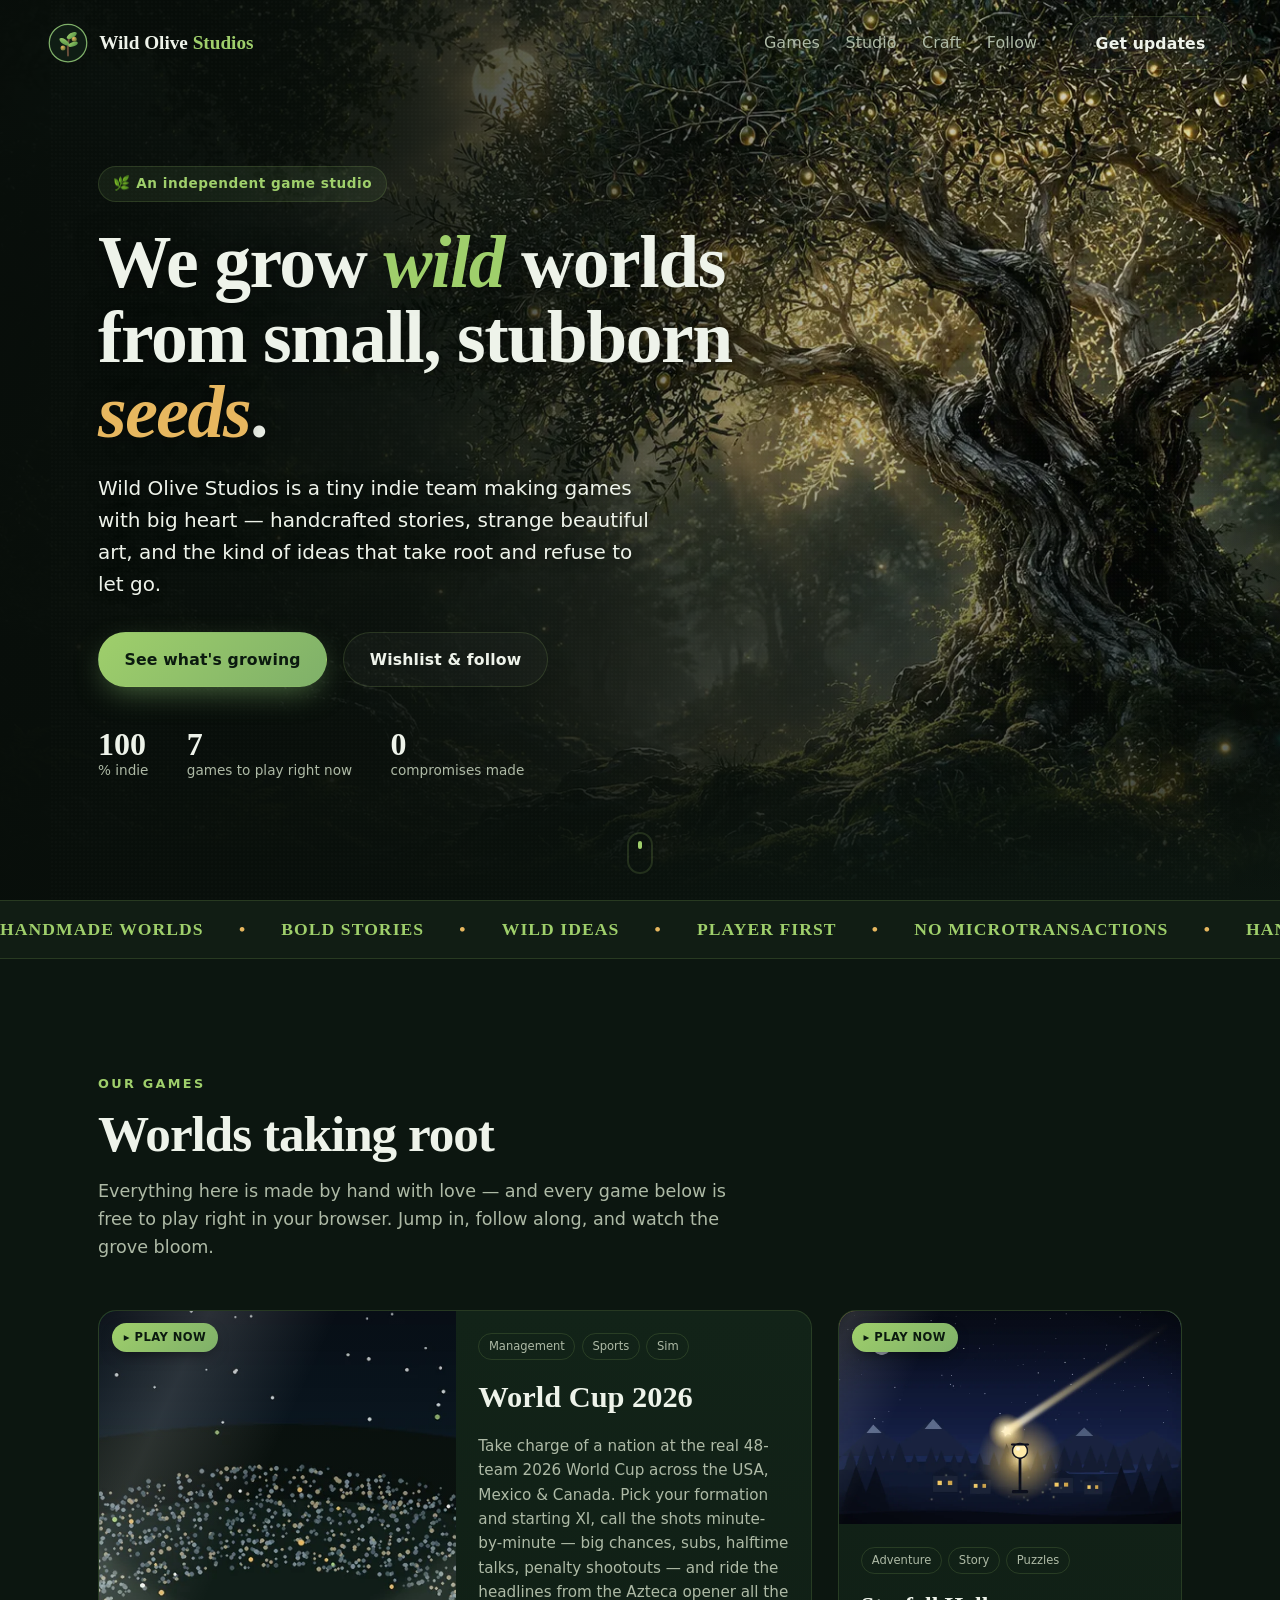
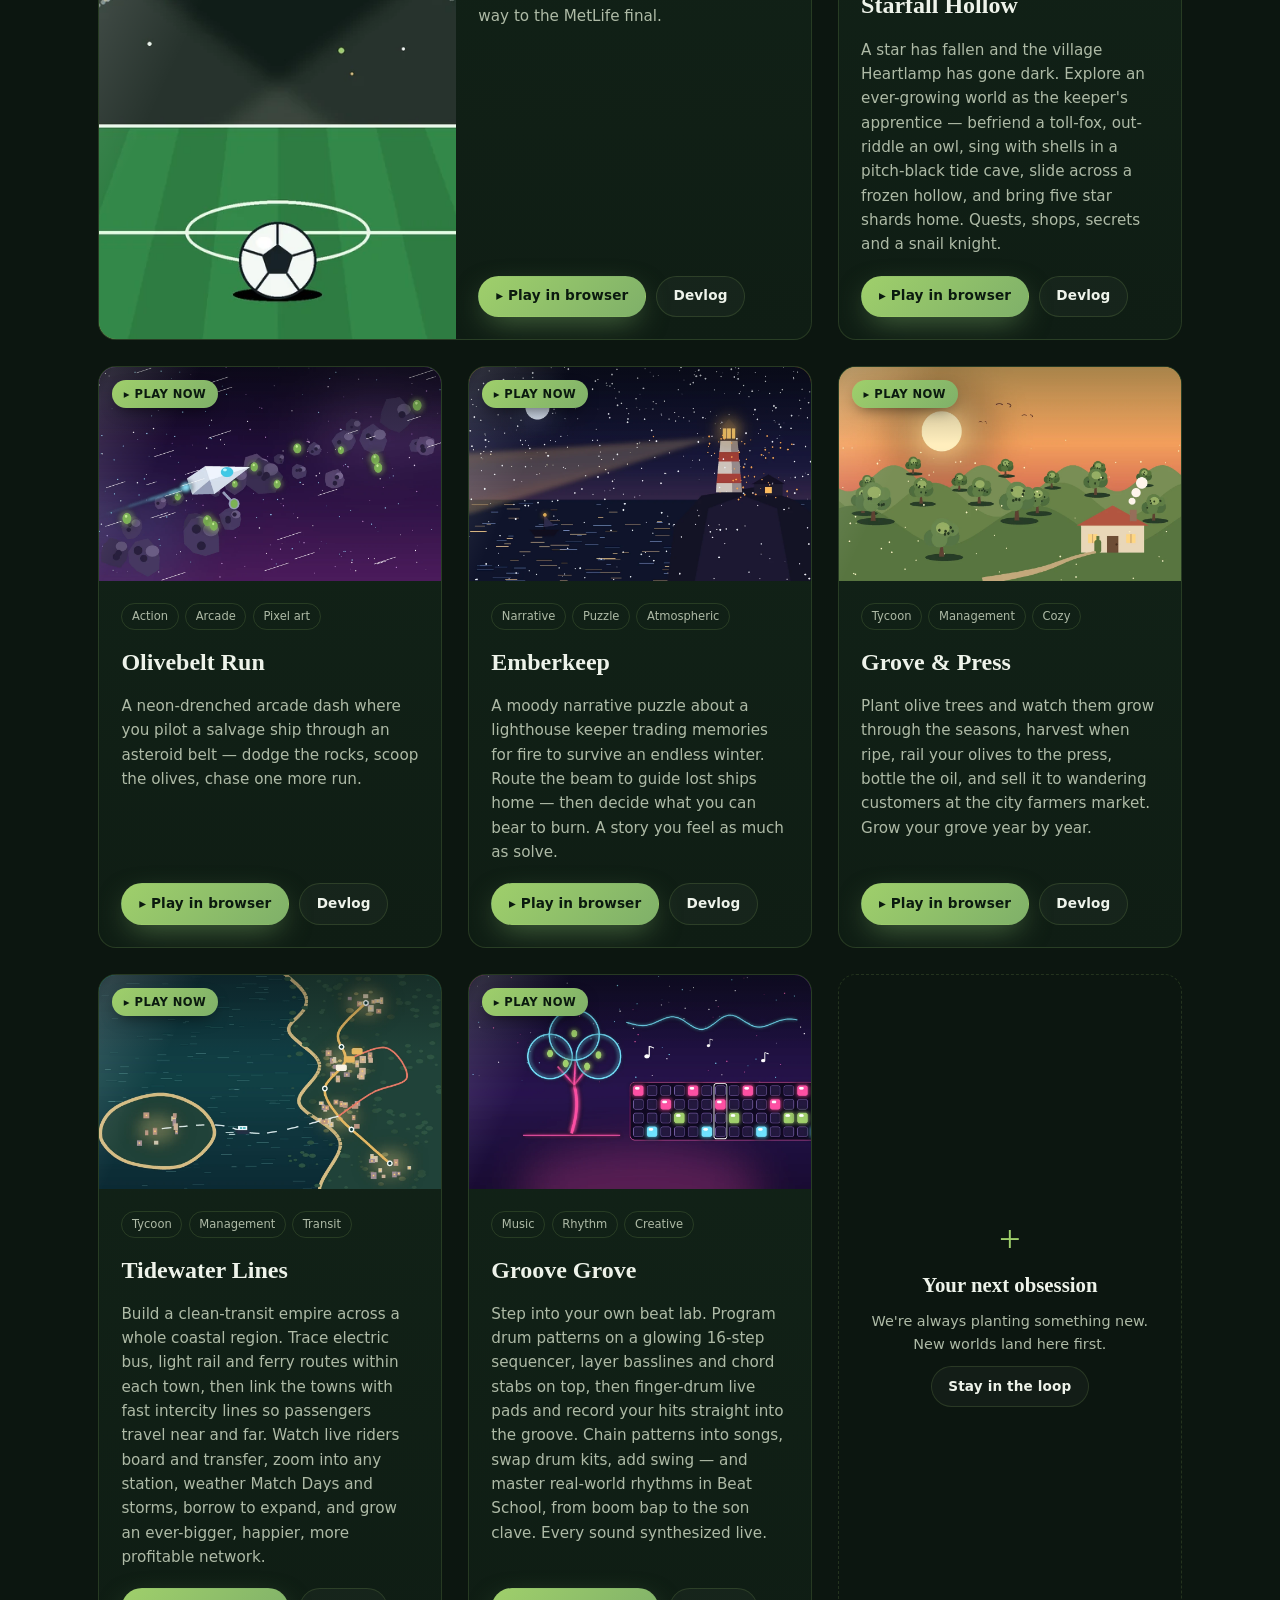
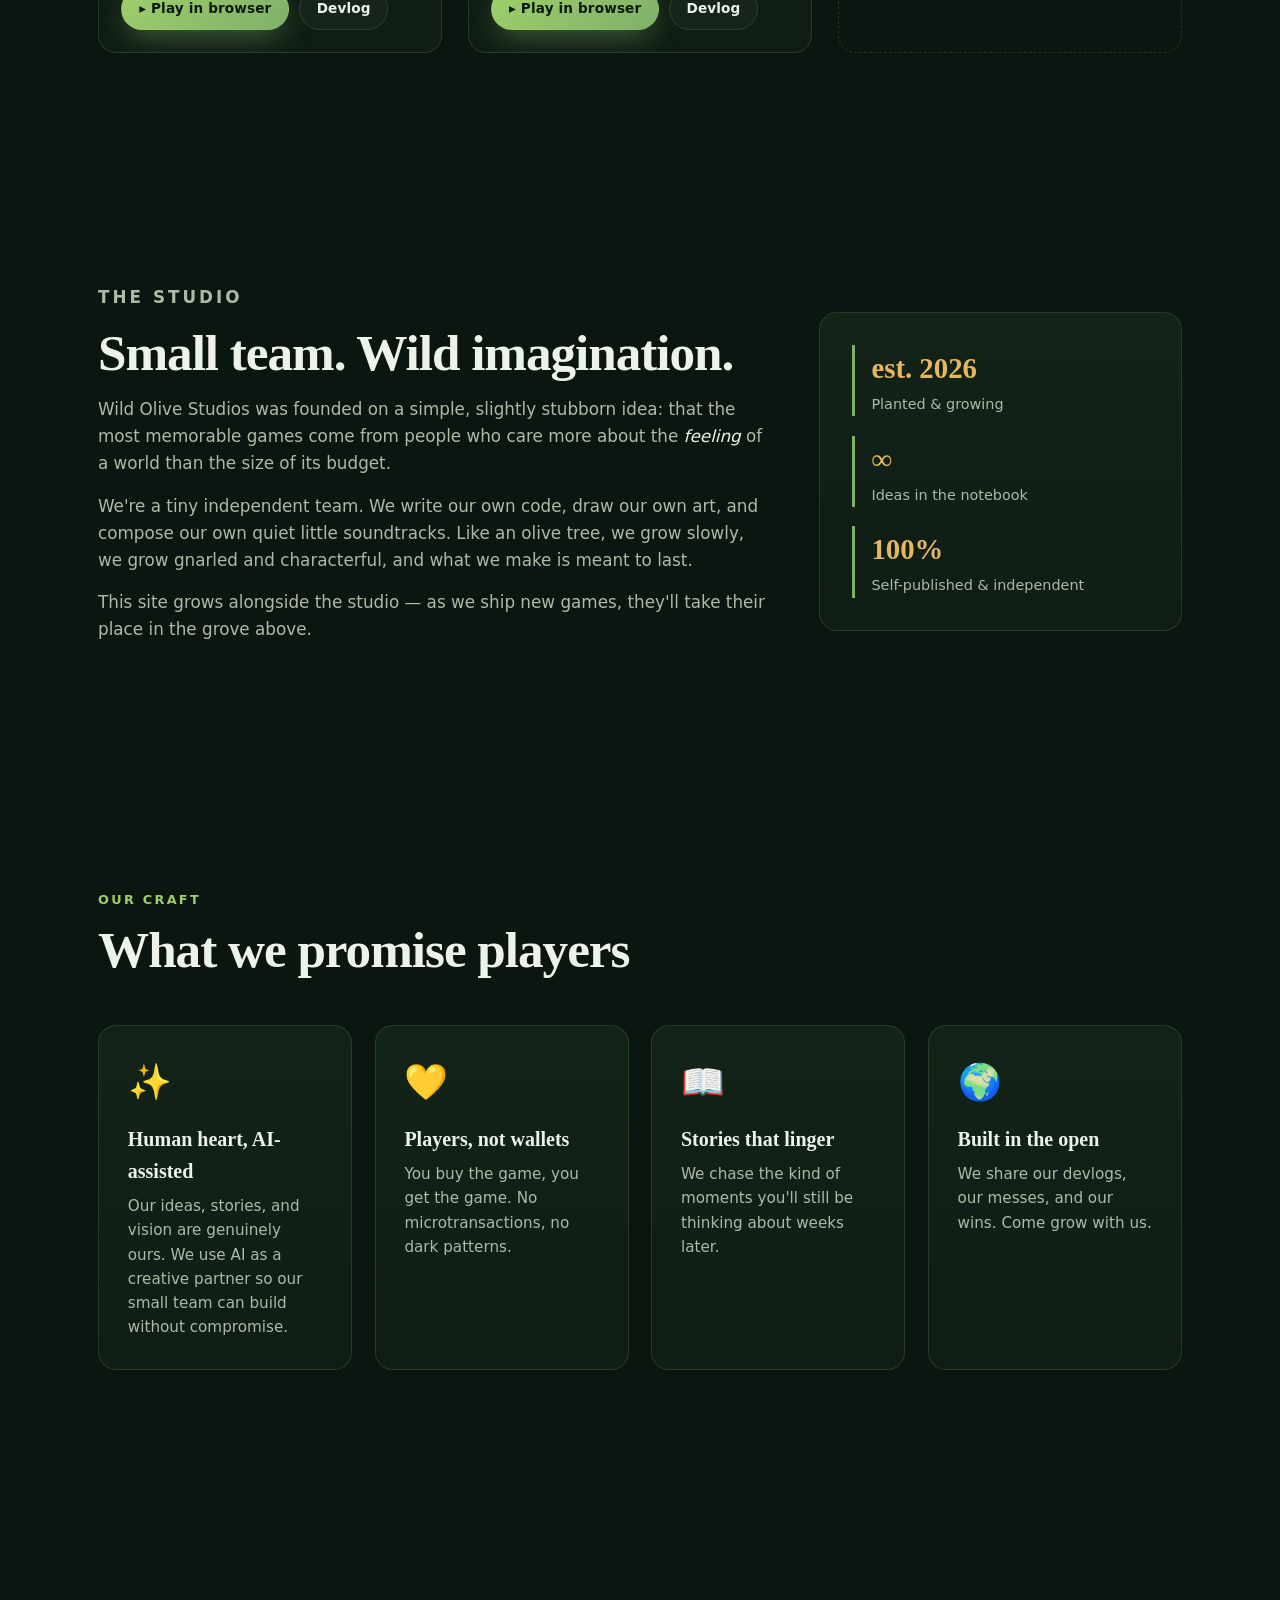
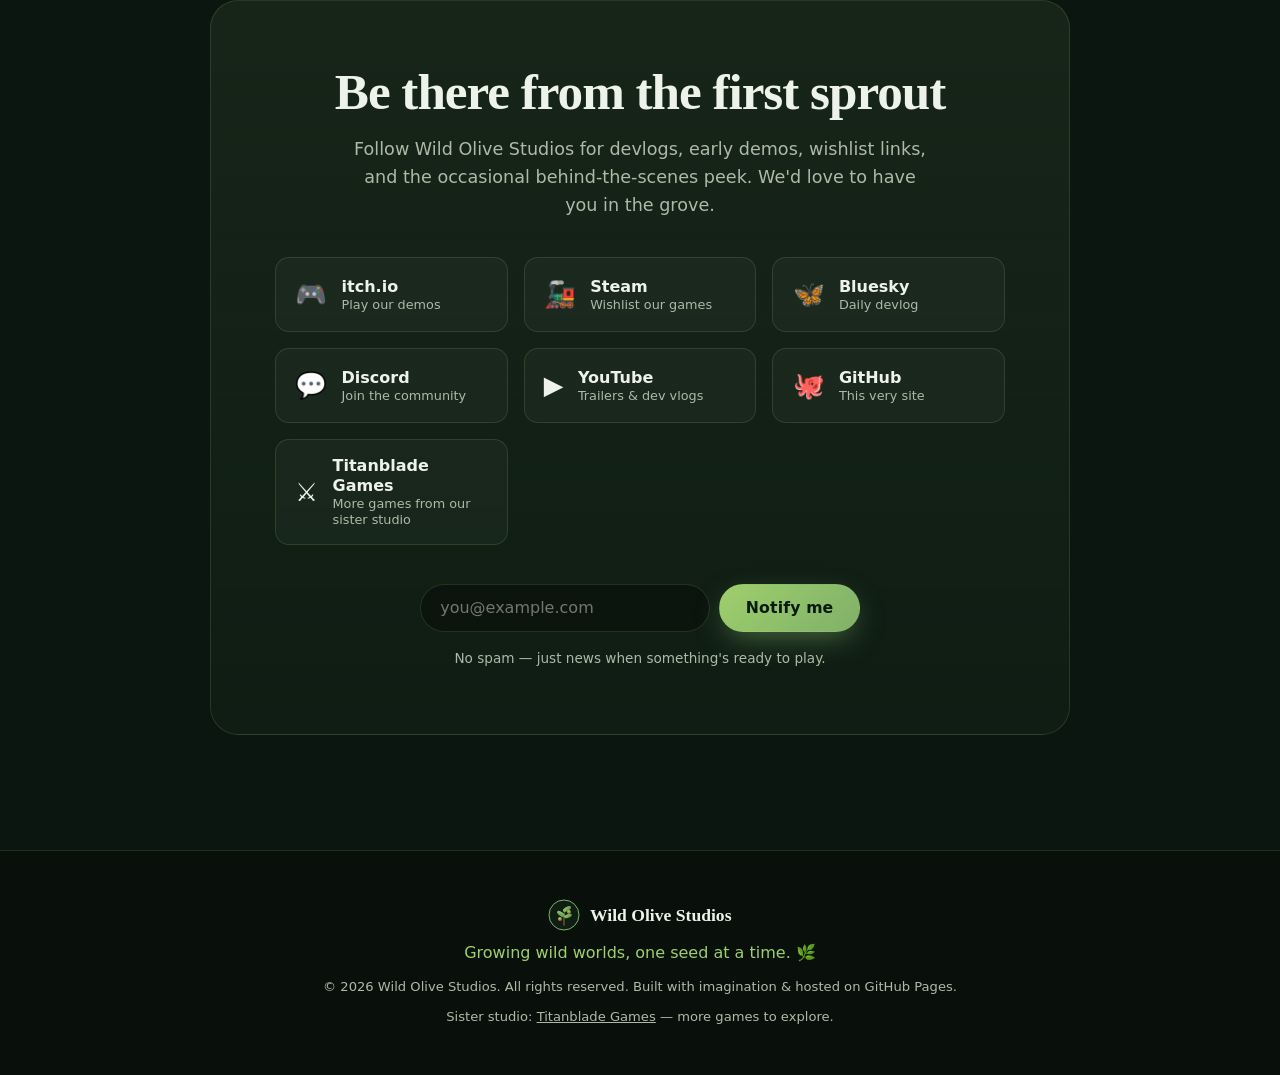
==== commit 4c5fe99f: "Merge main: adopt redesigned games showcase, add Starfall Hollow cover art Resolves the docs/index.h" ====
--- a/docs/index.html
+++ b/docs/index.html
@@ -12,7 +12,10 @@
   <meta property="og:title" content="Wild Olive Studios" />
   <meta property="og:description" content="An indie game studio crafting bold, heartfelt worlds. Big imagination, handmade craft, wild ideas." />
   <meta property="og:type" content="website" />
-  <meta property="og:image" content="assets/social-card.svg" />
+  <meta property="og:url" content="https://sunstar2423.github.io/Wild-Olive-Studios/" />
+  <meta property="og:image" content="https://sunstar2423.github.io/Wild-Olive-Studios/assets/social-card.png" />
+  <meta property="og:image:width" content="1200" />
+  <meta property="og:image:height" content="630" />
   <meta name="twitter:card" content="summary_large_image" />
 
   <title>Wild Olive Studios — Indie Games, Wild Imagination</title>
@@ -73,7 +76,7 @@
         </div>
         <ul class="hero__stats reveal" aria-label="Studio at a glance">
           <li><span class="hero__stat-num" data-count="100">0</span><span class="hero__stat-label">% indie</span></li>
-          <li><span class="hero__stat-num" data-count="3">0</span><span class="hero__stat-label">worlds in the works</span></li>
+          <li><span class="hero__stat-num" data-count="7">0</span><span class="hero__stat-label">games to play right now</span></li>
           <li><span class="hero__stat-num" data-count="0">0</span><span class="hero__stat-label">compromises made</span></li>
         </ul>
       </div>
@@ -105,19 +108,44 @@
         <p class="section__kicker">Our Games</p>
         <h2 class="section__title">Worlds taking root</h2>
         <p class="section__lead">
-          Everything here is made by hand with love. These are the projects
-          currently growing in the studio — wishlist them, follow along, and
-          watch them bloom.
+          Everything here is made by hand with love — and every game below is
+          free to play right in your browser. Jump in, follow along, and watch
+          the grove bloom.
         </p>
       </div>
 
       <div class="game-grid">
+        <!-- Game card: World Cup 2026 (featured) -->
+        <article class="game-card game-card--featured reveal" style="--accent:#3a924c;--accent2:#e7b75f">
+          <div class="game-card__art">
+            <span class="game-card__badge">▸ Play now</span>
+            <div class="game-card__cover">
+              <img src="assets/covers/world-cup-2026.webp" alt="A night match in a packed stadium — floodlights blazing over the pitch and a ball at the centre spot" width="1200" height="750" loading="lazy" />
+            </div>
+          </div>
+          <div class="game-card__body">
+            <div class="game-card__tags"><span>Management</span><span>Sports</span><span>Sim</span></div>
+            <h3 class="game-card__title">World Cup 2026</h3>
+            <p class="game-card__desc">
+              Take charge of a nation at the real 48-team 2026 World Cup across the
+              USA, Mexico &amp; Canada. Pick your formation and starting XI, call the
+              shots minute-by-minute — big chances, subs, halftime talks, penalty
+              shootouts — and ride the headlines from the Azteca opener all the way
+              to the MetLife final.
+            </p>
+            <div class="game-card__links">
+              <a class="btn btn--small btn--primary" href="play/world-cup-2026/">▸ Play in browser</a>
+              <a class="btn btn--small btn--ghost" href="#follow">Devlog</a>
+            </div>
+          </div>
+        </article>
+
         <!-- Game card: Starfall Hollow -->
         <article class="game-card reveal" style="--accent:#ffd166;--accent2:#6fc7e8">
           <div class="game-card__art">
-            <span class="game-card__badge">Playable demo</span>
-            <div class="game-card__cover">
-              <span class="game-card__emoji">🌠</span>
+            <span class="game-card__badge">▸ Play now</span>
+            <div class="game-card__cover">
+              <img src="assets/covers/starfall-hollow.webp" alt="A falling star streaks across a night sky toward a glowing lamp post standing over a small village with warm-lit windows" width="1200" height="750" loading="lazy" />
             </div>
           </div>
           <div class="game-card__body">
@@ -128,35 +156,10 @@
               ever-growing world as the keeper's apprentice — befriend a toll-fox,
               out-riddle an owl, sing with shells in a pitch-black tide cave, slide
               across a frozen hollow, and bring five star shards home. Quests, shops,
-              secrets and a snail knight. Playable right here.
+              secrets and a snail knight.
             </p>
             <div class="game-card__links">
               <a class="btn btn--small btn--primary" href="play/starfall-hollow/">▸ Play in browser</a>
-              <a class="btn btn--small btn--ghost" href="#follow">Devlog</a>
-            </div>
-          </div>
-        </article>
-
-        <!-- Game card: World Cup 2026 -->
-        <article class="game-card reveal" style="--accent:#3a924c;--accent2:#e7b75f">
-          <div class="game-card__art">
-            <span class="game-card__badge">Playable demo</span>
-            <div class="game-card__cover">
-              <span class="game-card__emoji">⚽</span>
-            </div>
-          </div>
-          <div class="game-card__body">
-            <div class="game-card__tags"><span>Management</span><span>Sports</span><span>Sim</span></div>
-            <h3 class="game-card__title">World Cup 2026</h3>
-            <p class="game-card__desc">
-              Take charge of a nation at the real 48-team 2026 World Cup across the
-              USA, Mexico &amp; Canada. Pick your formation and starting XI, call the
-              shots minute-by-minute — big chances, subs, halftime talks, penalty
-              shootouts — and ride the headlines from the Azteca opener all the way
-              to the MetLife final. Playable right here.
-            </p>
-            <div class="game-card__links">
-              <a class="btn btn--small btn--primary" href="play/world-cup-2026/">▸ Play in browser</a>
               <a class="btn btn--small btn--ghost" href="#follow">Devlog</a>
             </div>
           </div>
@@ -165,9 +168,9 @@
         <!-- Game card 2 -->
         <article class="game-card reveal" style="--accent:#c98bdb;--accent2:#6c3a86">
           <div class="game-card__art">
-            <span class="game-card__badge">Playable demo</span>
-            <div class="game-card__cover game-card__cover--neon">
-              <span class="game-card__emoji">🛸</span>
+            <span class="game-card__badge">▸ Play now</span>
+            <div class="game-card__cover">
+              <img src="assets/covers/olivebelt-run.webp" alt="A salvage ship trailing blue engine light dashes through a purple asteroid belt dotted with glowing olives" width="1200" height="750" loading="lazy" />
             </div>
           </div>
           <div class="game-card__body">
@@ -176,7 +179,7 @@
             <p class="game-card__desc">
               A neon-drenched arcade dash where you pilot a salvage ship
               through an asteroid belt — dodge the rocks, scoop the olives,
-              chase one more run. Play it right here in your browser.
+              chase one more run.
             </p>
             <div class="game-card__links">
               <a class="btn btn--small btn--primary" href="play/olivebelt-run/">▸ Play in browser</a>
@@ -188,9 +191,9 @@
         <!-- Game card 3 -->
         <article class="game-card reveal" style="--accent:#f2a65a;--accent2:#a85f1e">
           <div class="game-card__art">
-            <span class="game-card__badge">Playable demo</span>
-            <div class="game-card__cover game-card__cover--ember">
-              <span class="game-card__emoji">🔥</span>
+            <span class="game-card__badge">▸ Play now</span>
+            <div class="game-card__cover">
+              <img src="assets/covers/emberkeep.webp" alt="A lighthouse on a snowy cliff sweeps its warm beam across a dark winter sea toward a small boat" width="1200" height="750" loading="lazy" />
             </div>
           </div>
           <div class="game-card__body">
@@ -200,7 +203,7 @@
               A moody narrative puzzle about a lighthouse keeper trading memories
               for fire to survive an endless winter. Route the beam to guide lost
               ships home — then decide what you can bear to burn. A story you feel
-              as much as solve. Playable right here.
+              as much as solve.
             </p>
             <div class="game-card__links">
               <a class="btn btn--small btn--primary" href="play/emberkeep/">▸ Play in browser</a>
@@ -212,9 +215,9 @@
         <!-- Game card: Grove & Press -->
         <article class="game-card reveal" style="--accent:#7fb069;--accent2:#caa23f">
           <div class="game-card__art">
-            <span class="game-card__badge">Playable demo</span>
-            <div class="game-card__cover game-card__cover--grove">
-              <span class="game-card__emoji">🫒</span>
+            <span class="game-card__badge">▸ Play now</span>
+            <div class="game-card__cover">
+              <img src="assets/covers/grove-and-press.webp" alt="Rows of olive trees on rolling hills at golden hour, with a farmhouse press and a winding dirt path" width="1200" height="750" loading="lazy" />
             </div>
           </div>
           <div class="game-card__body">
@@ -224,7 +227,7 @@
               Plant olive trees and watch them grow through the seasons, harvest
               when ripe, rail your olives to the press, bottle the oil, and sell
               it to wandering customers at the city farmers market. Grow your
-              grove year by year. Playable right here.
+              grove year by year.
             </p>
             <div class="game-card__links">
               <a class="btn btn--small btn--primary" href="play/grove-and-press/">▸ Play in browser</a>
@@ -235,9 +238,9 @@
 
         <article class="game-card reveal" style="--accent:#2bb3a3;--accent2:#1d6f6a">
           <div class="game-card__art">
-            <span class="game-card__badge">Playable demo</span>
-            <div class="game-card__cover game-card__cover--tide">
-              <span class="game-card__emoji">🚊</span>
+            <span class="game-card__badge">▸ Play now</span>
+            <div class="game-card__cover">
+              <img src="assets/covers/tidewater-lines.webp" alt="A map of a coastal region with glowing towns linked by rail and bus lines and a dashed ferry route to an island" width="1200" height="750" loading="lazy" />
             </div>
           </div>
           <div class="game-card__body">
@@ -249,7 +252,7 @@
               the towns with fast intercity lines so passengers travel near and far.
               Watch live riders board and transfer, zoom into any station, weather
               Match Days and storms, borrow to expand, and grow an ever-bigger,
-              happier, more profitable network. Playable right here.
+              happier, more profitable network.
             </p>
             <div class="game-card__links">
               <a class="btn btn--small btn--primary" href="play/tidewater-lines/">▸ Play in browser</a>
@@ -261,9 +264,9 @@
         <!-- Game card: Groove Grove -->
         <article class="game-card reveal" style="--accent:#ff4fa3;--accent2:#4536a8">
           <div class="game-card__art">
-            <span class="game-card__badge">Playable demo</span>
-            <div class="game-card__cover game-card__cover--groove">
-              <span class="game-card__emoji">🥁</span>
+            <span class="game-card__badge">▸ Play now</span>
+            <div class="game-card__cover">
+              <img src="assets/covers/groove-grove.webp" alt="A neon olive tree glowing pink and cyan beside a lit-up 16-step drum sequencer under a starry sky" width="1200" height="750" loading="lazy" />
             </div>
           </div>
           <div class="game-card__body">
@@ -275,7 +278,7 @@
               finger-drum live pads and record your hits straight into the groove.
               Chain patterns into songs, swap drum kits, add swing — and master
               real-world rhythms in Beat School, from boom bap to the son clave.
-              Every sound synthesized live. Playable right here.
+              Every sound synthesized live.
             </p>
             <div class="game-card__links">
               <a class="btn btn--small btn--primary" href="play/groove-grove/">▸ Play in browser</a>
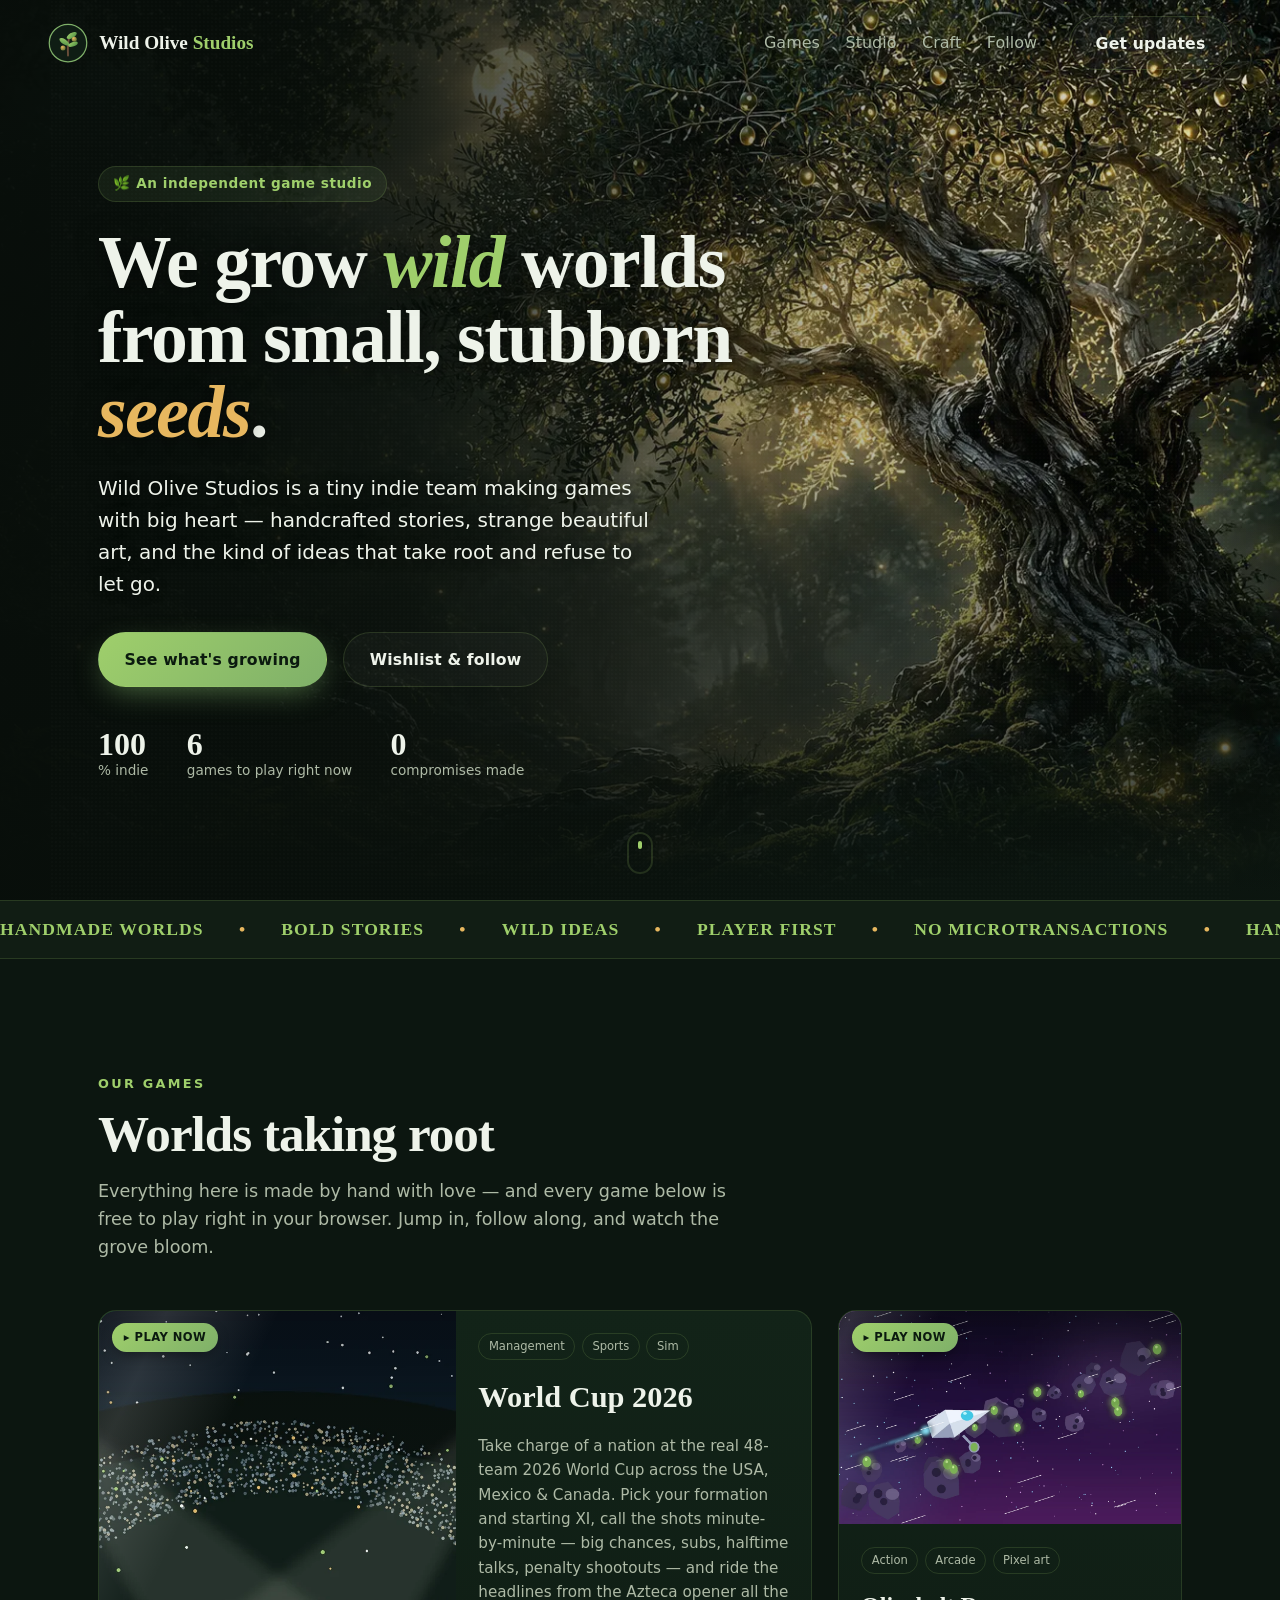
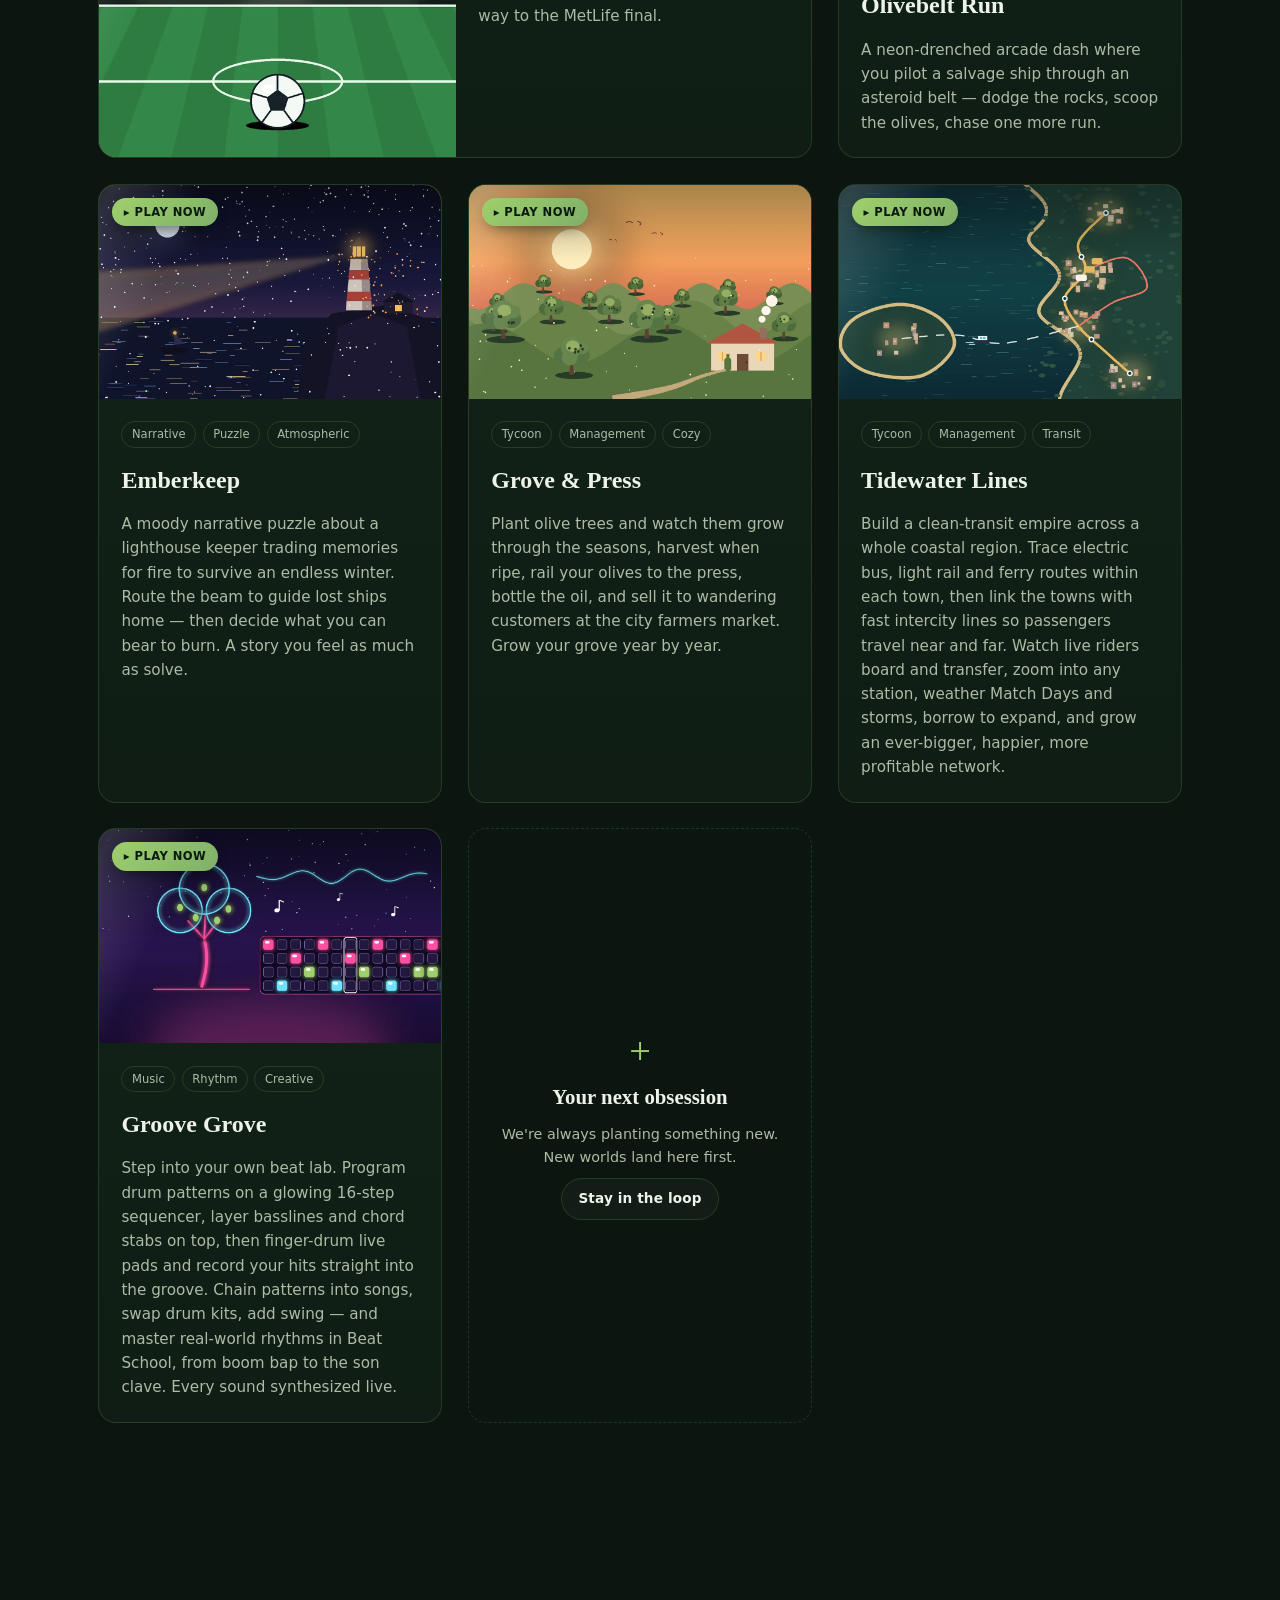
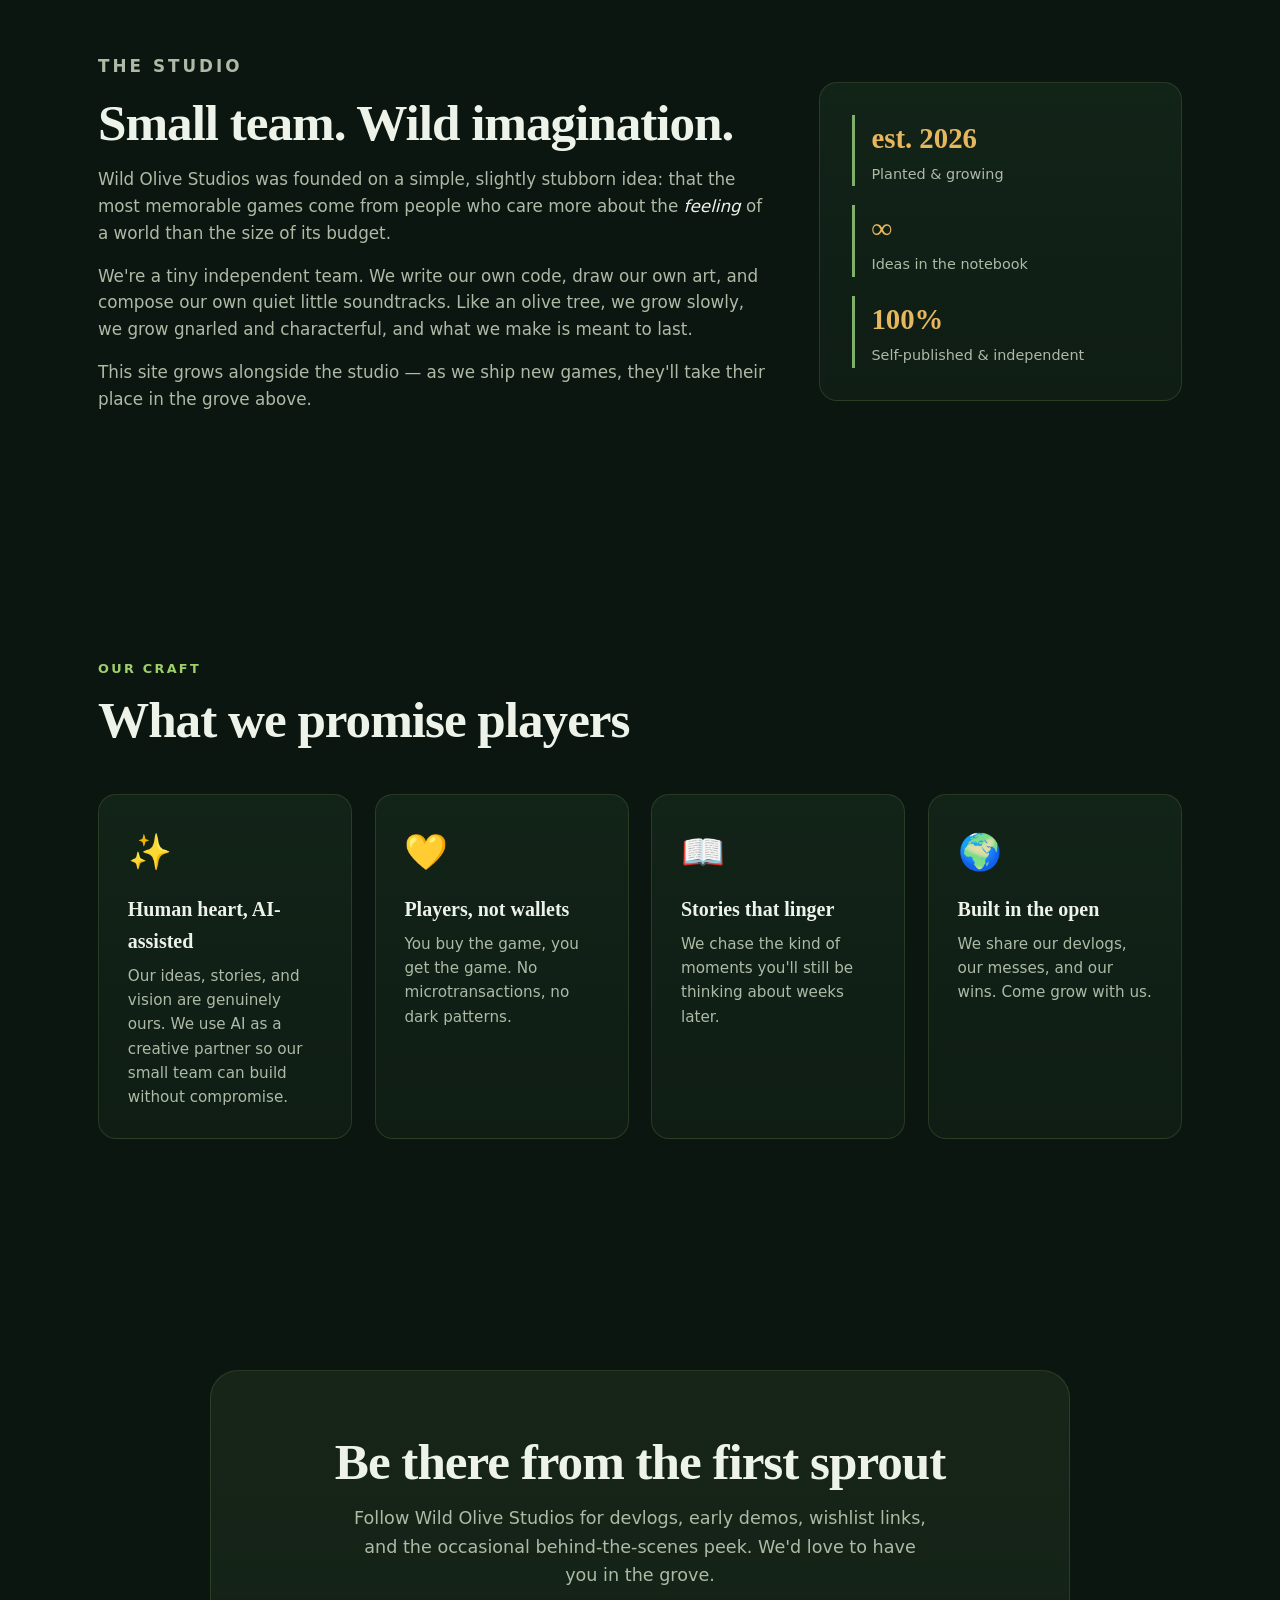
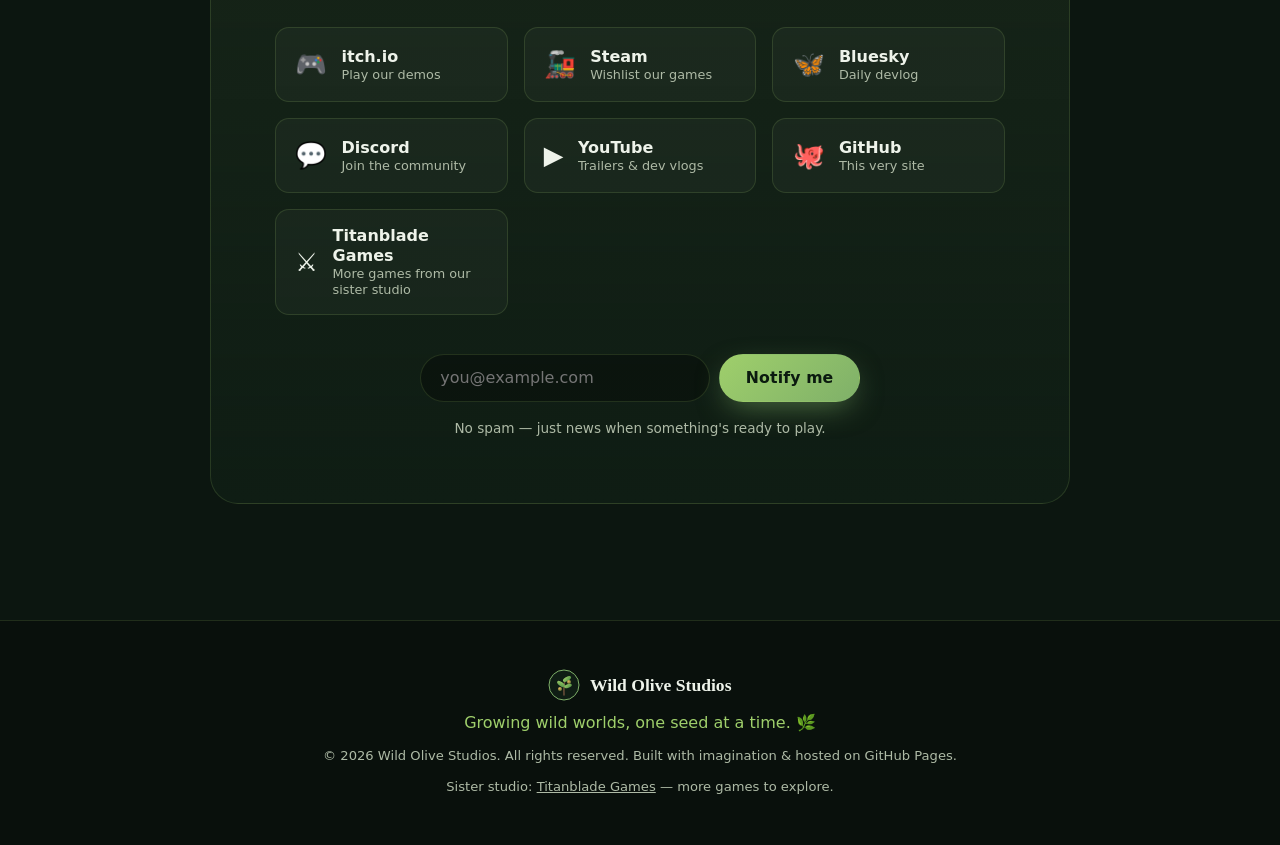
==== commit 027bc1e9: "Make game cards fully clickable, remove redundant buttons Remove the 'Play in browser' and 'Devlog' " ====
--- a/docs/index.html
+++ b/docs/index.html
@@ -76,7 +76,7 @@
         </div>
         <ul class="hero__stats reveal" aria-label="Studio at a glance">
           <li><span class="hero__stat-num" data-count="100">0</span><span class="hero__stat-label">% indie</span></li>
-          <li><span class="hero__stat-num" data-count="7">0</span><span class="hero__stat-label">games to play right now</span></li>
+          <li><span class="hero__stat-num" data-count="6">0</span><span class="hero__stat-label">games to play right now</span></li>
           <li><span class="hero__stat-num" data-count="0">0</span><span class="hero__stat-label">compromises made</span></li>
         </ul>
       </div>
@@ -133,36 +133,8 @@
               shootouts — and ride the headlines from the Azteca opener all the way
               to the MetLife final.
             </p>
-            <div class="game-card__links">
-              <a class="btn btn--small btn--primary" href="play/world-cup-2026/">▸ Play in browser</a>
-              <a class="btn btn--small btn--ghost" href="#follow">Devlog</a>
-            </div>
-          </div>
-        </article>
-
-        <!-- Game card: Starfall Hollow -->
-        <article class="game-card reveal" style="--accent:#ffd166;--accent2:#6fc7e8">
-          <div class="game-card__art">
-            <span class="game-card__badge">▸ Play now</span>
-            <div class="game-card__cover">
-              <img src="assets/covers/starfall-hollow.webp" alt="A falling star streaks across a night sky toward a glowing lamp post standing over a small village with warm-lit windows" width="1200" height="750" loading="lazy" />
-            </div>
-          </div>
-          <div class="game-card__body">
-            <div class="game-card__tags"><span>Adventure</span><span>Story</span><span>Puzzles</span></div>
-            <h3 class="game-card__title">Starfall Hollow</h3>
-            <p class="game-card__desc">
-              A star has fallen and the village Heartlamp has gone dark. Explore an
-              ever-growing world as the keeper's apprentice — befriend a toll-fox,
-              out-riddle an owl, sing with shells in a pitch-black tide cave, slide
-              across a frozen hollow, and bring five star shards home. Quests, shops,
-              secrets and a snail knight.
-            </p>
-            <div class="game-card__links">
-              <a class="btn btn--small btn--primary" href="play/starfall-hollow/">▸ Play in browser</a>
-              <a class="btn btn--small btn--ghost" href="#follow">Devlog</a>
-            </div>
-          </div>
+          </div>
+          <a class="game-card__play-link" href="play/world-cup-2026/" aria-label="Play World Cup 2026 in browser"></a>
         </article>
 
         <!-- Game card 2 -->
@@ -181,11 +153,8 @@
               through an asteroid belt — dodge the rocks, scoop the olives,
               chase one more run.
             </p>
-            <div class="game-card__links">
-              <a class="btn btn--small btn--primary" href="play/olivebelt-run/">▸ Play in browser</a>
-              <a class="btn btn--small btn--ghost" href="#follow">Devlog</a>
-            </div>
-          </div>
+          </div>
+          <a class="game-card__play-link" href="play/olivebelt-run/" aria-label="Play Olivebelt Run in browser"></a>
         </article>
 
         <!-- Game card 3 -->
@@ -205,11 +174,8 @@
               ships home — then decide what you can bear to burn. A story you feel
               as much as solve.
             </p>
-            <div class="game-card__links">
-              <a class="btn btn--small btn--primary" href="play/emberkeep/">▸ Play in browser</a>
-              <a class="btn btn--small btn--ghost" href="#follow">Devlog</a>
-            </div>
-          </div>
+          </div>
+          <a class="game-card__play-link" href="play/emberkeep/" aria-label="Play Emberkeep in browser"></a>
         </article>
 
         <!-- Game card: Grove & Press -->
@@ -229,11 +195,8 @@
               it to wandering customers at the city farmers market. Grow your
               grove year by year.
             </p>
-            <div class="game-card__links">
-              <a class="btn btn--small btn--primary" href="play/grove-and-press/">▸ Play in browser</a>
-              <a class="btn btn--small btn--ghost" href="#follow">Devlog</a>
-            </div>
-          </div>
+          </div>
+          <a class="game-card__play-link" href="play/grove-and-press/" aria-label="Play Grove &amp; Press in browser"></a>
         </article>
 
         <article class="game-card reveal" style="--accent:#2bb3a3;--accent2:#1d6f6a">
@@ -254,11 +217,8 @@
               Match Days and storms, borrow to expand, and grow an ever-bigger,
               happier, more profitable network.
             </p>
-            <div class="game-card__links">
-              <a class="btn btn--small btn--primary" href="play/tidewater-lines/">▸ Play in browser</a>
-              <a class="btn btn--small btn--ghost" href="#follow">Devlog</a>
-            </div>
-          </div>
+          </div>
+          <a class="game-card__play-link" href="play/tidewater-lines/" aria-label="Play Tidewater Lines in browser"></a>
         </article>
 
         <!-- Game card: Groove Grove -->
@@ -280,11 +240,8 @@
               real-world rhythms in Beat School, from boom bap to the son clave.
               Every sound synthesized live.
             </p>
-            <div class="game-card__links">
-              <a class="btn btn--small btn--primary" href="play/groove-grove/">▸ Play in browser</a>
-              <a class="btn btn--small btn--ghost" href="#follow">Devlog</a>
-            </div>
-          </div>
+          </div>
+          <a class="game-card__play-link" href="play/groove-grove/" aria-label="Play Groove Grove in browser"></a>
         </article>
 
         <!-- Coming soon card -->
--- a/docs/css/style.css
+++ b/docs/css/style.css
@@ -269,7 +269,11 @@
   border-radius: var(--radius);
   overflow: hidden;
   display: flex; flex-direction: column;
+  position: relative;
   transition: transform .3s cubic-bezier(.2,.9,.3,1), box-shadow .3s, border-color .3s;
+}
+.game-card__play-link {
+  position: absolute; inset: 0; z-index: 2;
 }
 .game-card:hover { transform: translateY(-6px); box-shadow: var(--shadow); border-color: color-mix(in srgb, var(--accent, var(--olive)) 50%, transparent); }
 .game-card__art { position: relative; }
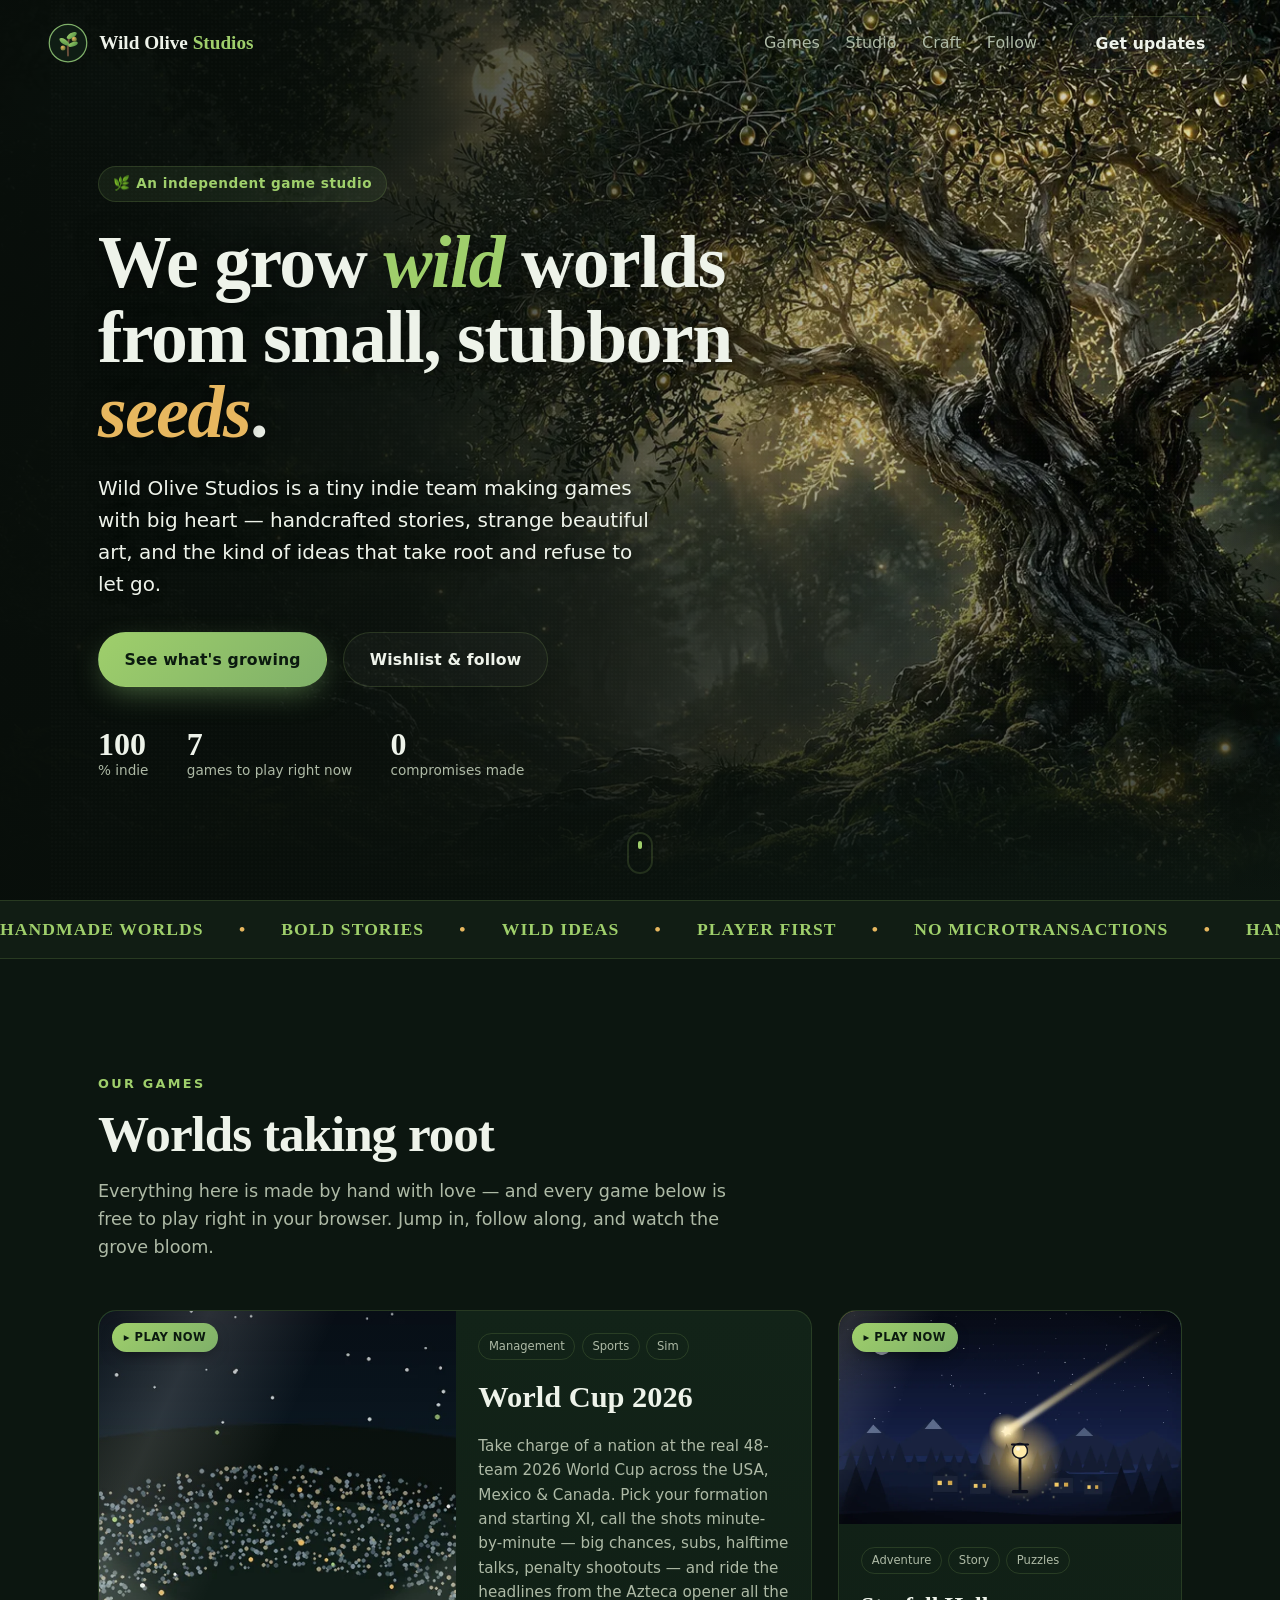
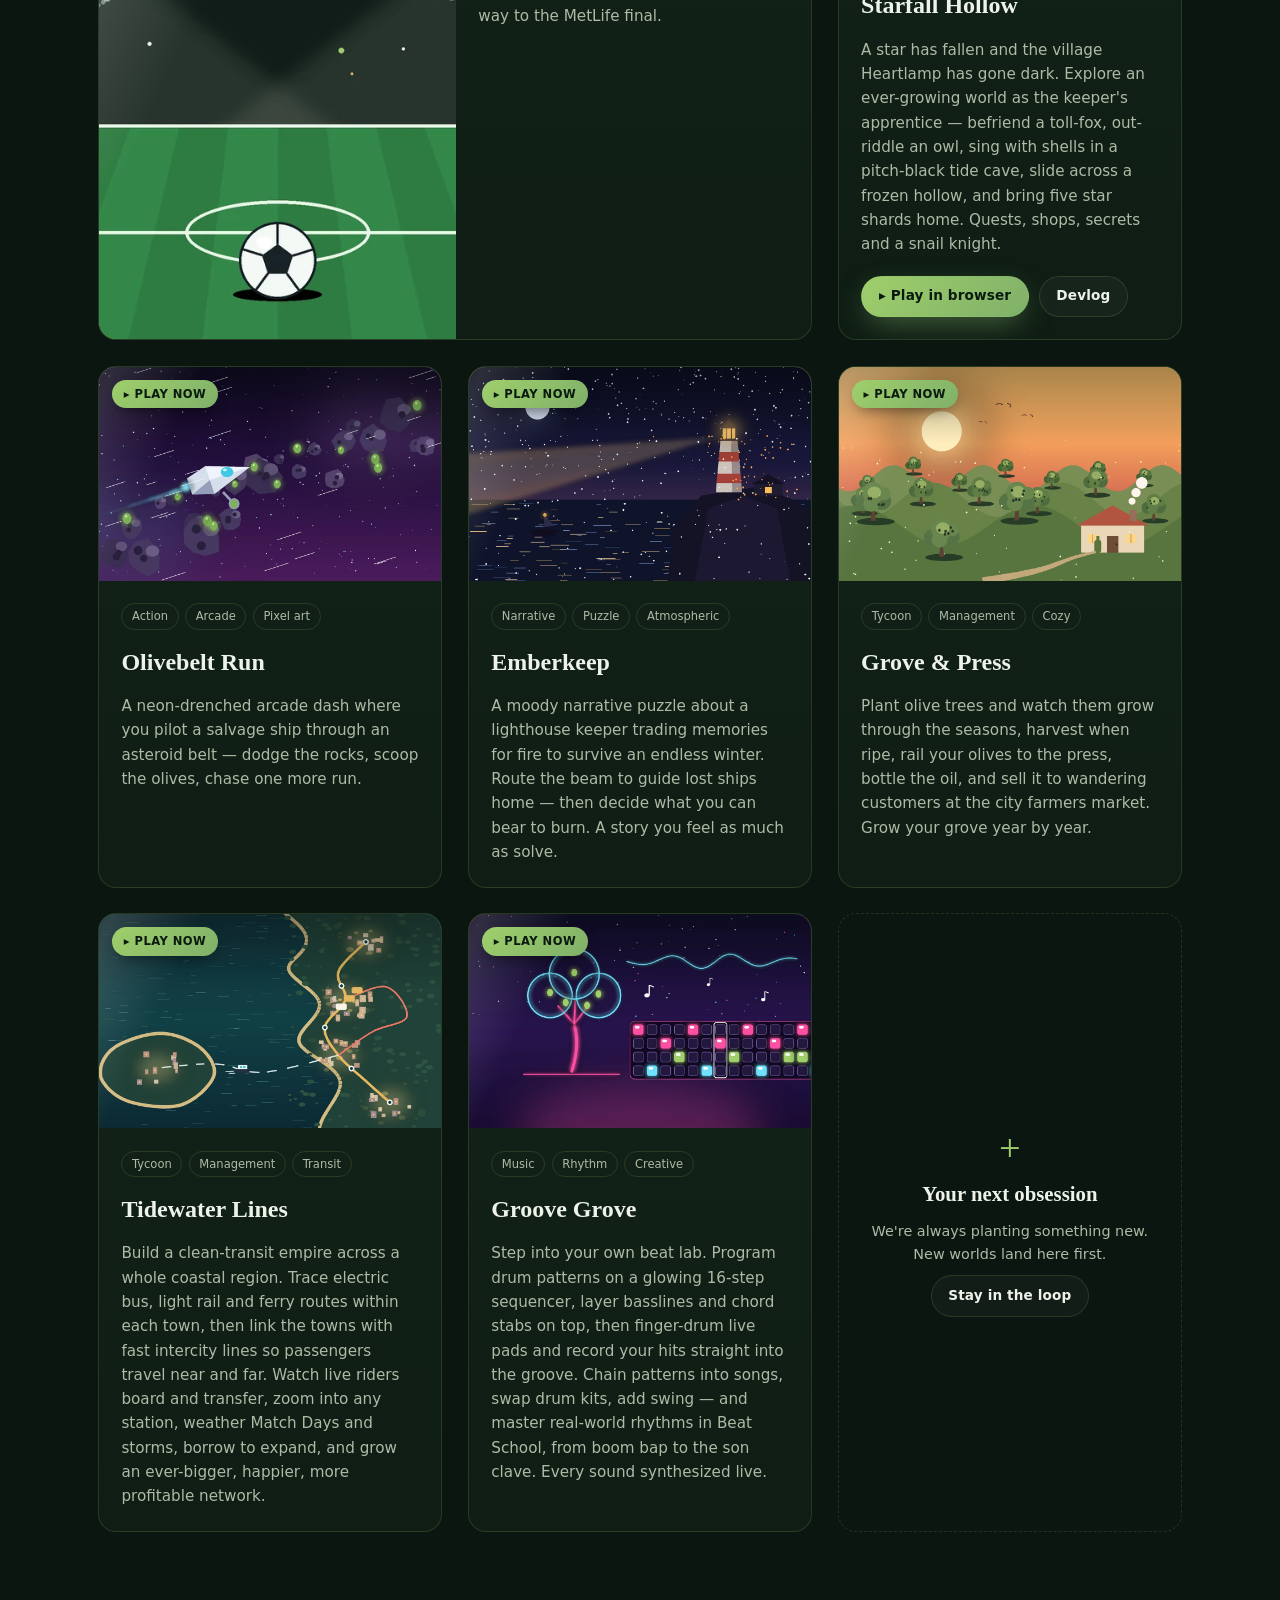
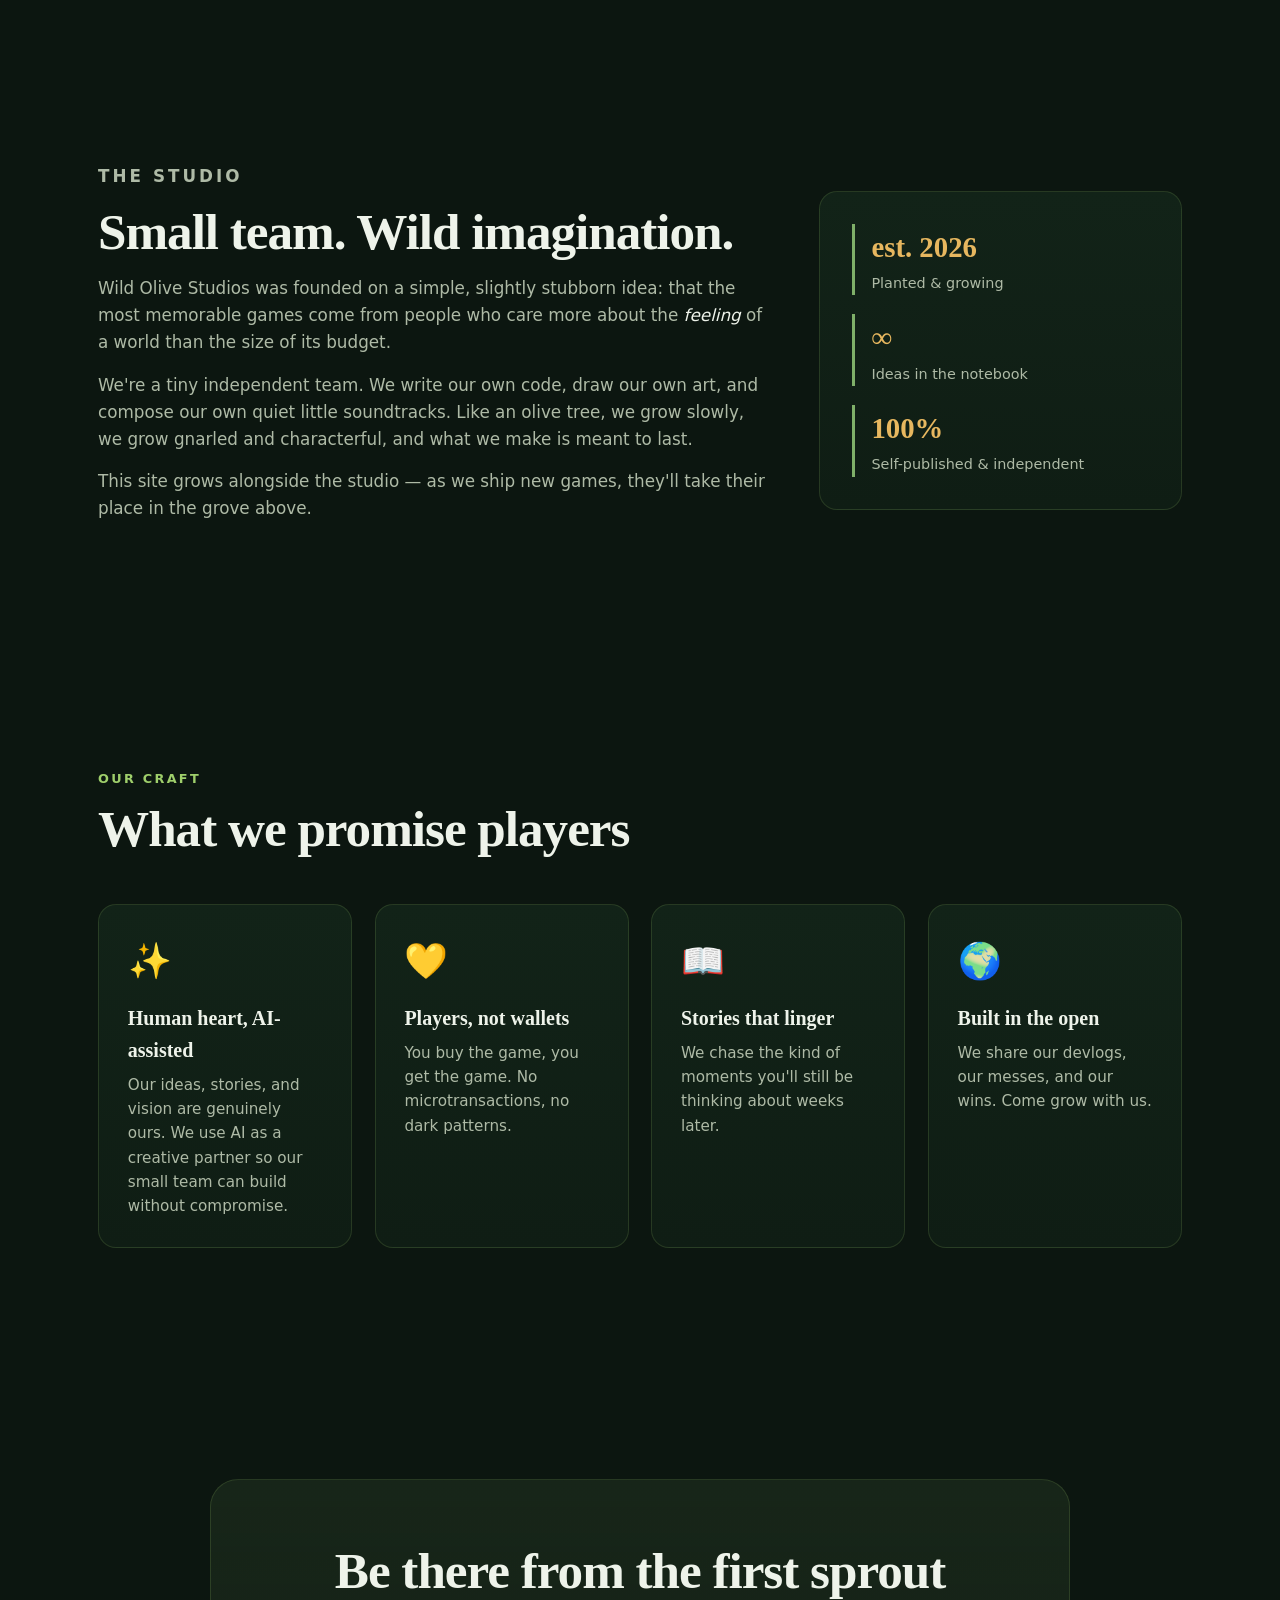
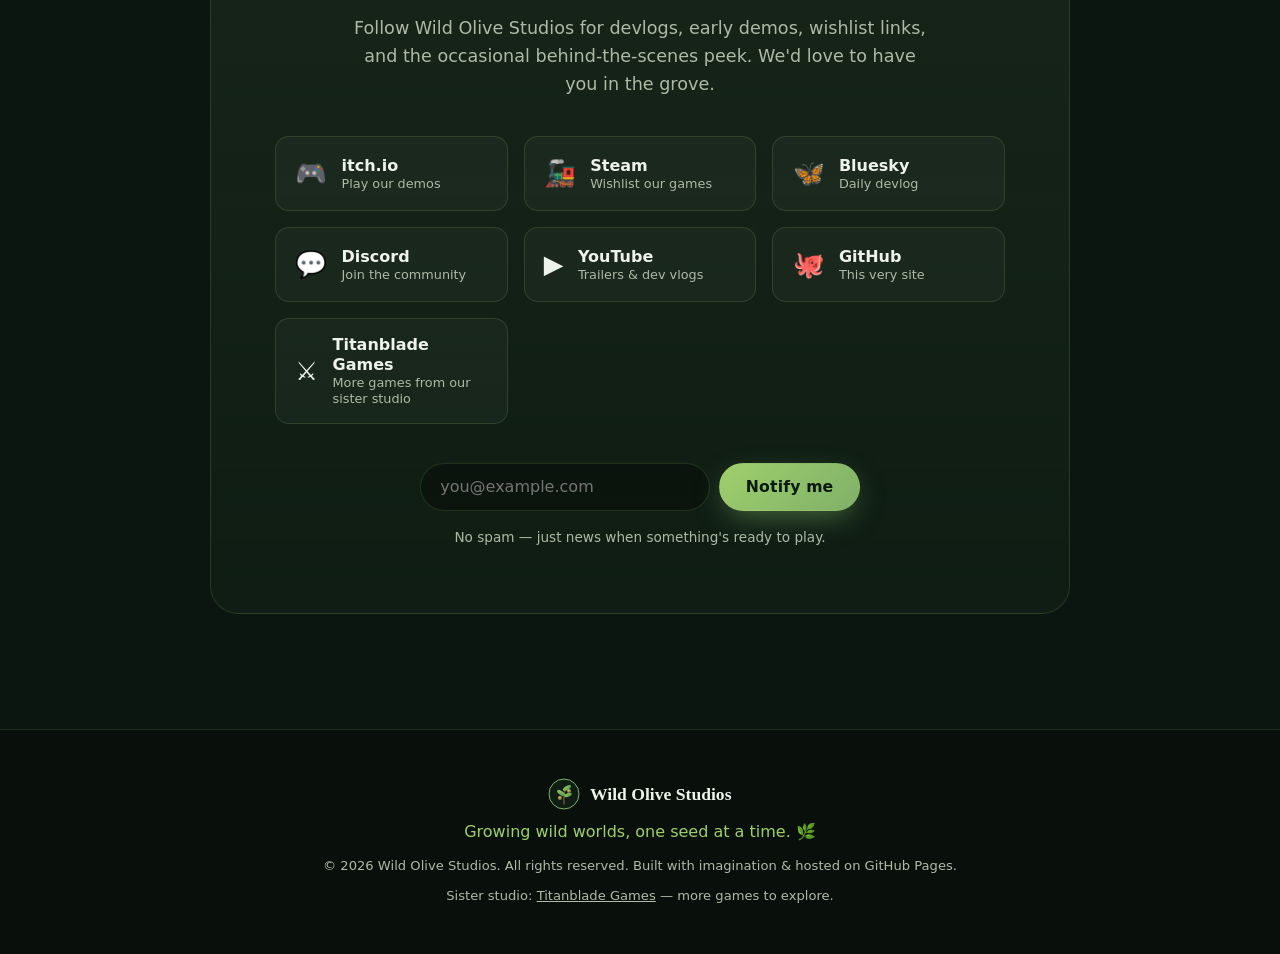
==== commit 58bbfbd7: "Merge pull request #15 from sunstar2423/claude/website-user-tracking-ebmquh Make game cards fully cl" ====
--- a/docs/index.html
+++ b/docs/index.html
@@ -76,7 +76,7 @@
         </div>
         <ul class="hero__stats reveal" aria-label="Studio at a glance">
           <li><span class="hero__stat-num" data-count="100">0</span><span class="hero__stat-label">% indie</span></li>
-          <li><span class="hero__stat-num" data-count="6">0</span><span class="hero__stat-label">games to play right now</span></li>
+          <li><span class="hero__stat-num" data-count="7">0</span><span class="hero__stat-label">games to play right now</span></li>
           <li><span class="hero__stat-num" data-count="0">0</span><span class="hero__stat-label">compromises made</span></li>
         </ul>
       </div>
@@ -135,6 +135,31 @@
             </p>
           </div>
           <a class="game-card__play-link" href="play/world-cup-2026/" aria-label="Play World Cup 2026 in browser"></a>
+        </article>
+
+        <!-- Game card: Starfall Hollow -->
+        <article class="game-card reveal" style="--accent:#ffd166;--accent2:#6fc7e8">
+          <div class="game-card__art">
+            <span class="game-card__badge">▸ Play now</span>
+            <div class="game-card__cover">
+              <img src="assets/covers/starfall-hollow.webp" alt="A falling star streaks across a night sky toward a glowing lamp post standing over a small village with warm-lit windows" width="1200" height="750" loading="lazy" />
+            </div>
+          </div>
+          <div class="game-card__body">
+            <div class="game-card__tags"><span>Adventure</span><span>Story</span><span>Puzzles</span></div>
+            <h3 class="game-card__title">Starfall Hollow</h3>
+            <p class="game-card__desc">
+              A star has fallen and the village Heartlamp has gone dark. Explore an
+              ever-growing world as the keeper's apprentice — befriend a toll-fox,
+              out-riddle an owl, sing with shells in a pitch-black tide cave, slide
+              across a frozen hollow, and bring five star shards home. Quests, shops,
+              secrets and a snail knight.
+            </p>
+            <div class="game-card__links">
+              <a class="btn btn--small btn--primary" href="play/starfall-hollow/">▸ Play in browser</a>
+              <a class="btn btn--small btn--ghost" href="#follow">Devlog</a>
+            </div>
+          </div>
         </article>
 
         <!-- Game card 2 -->
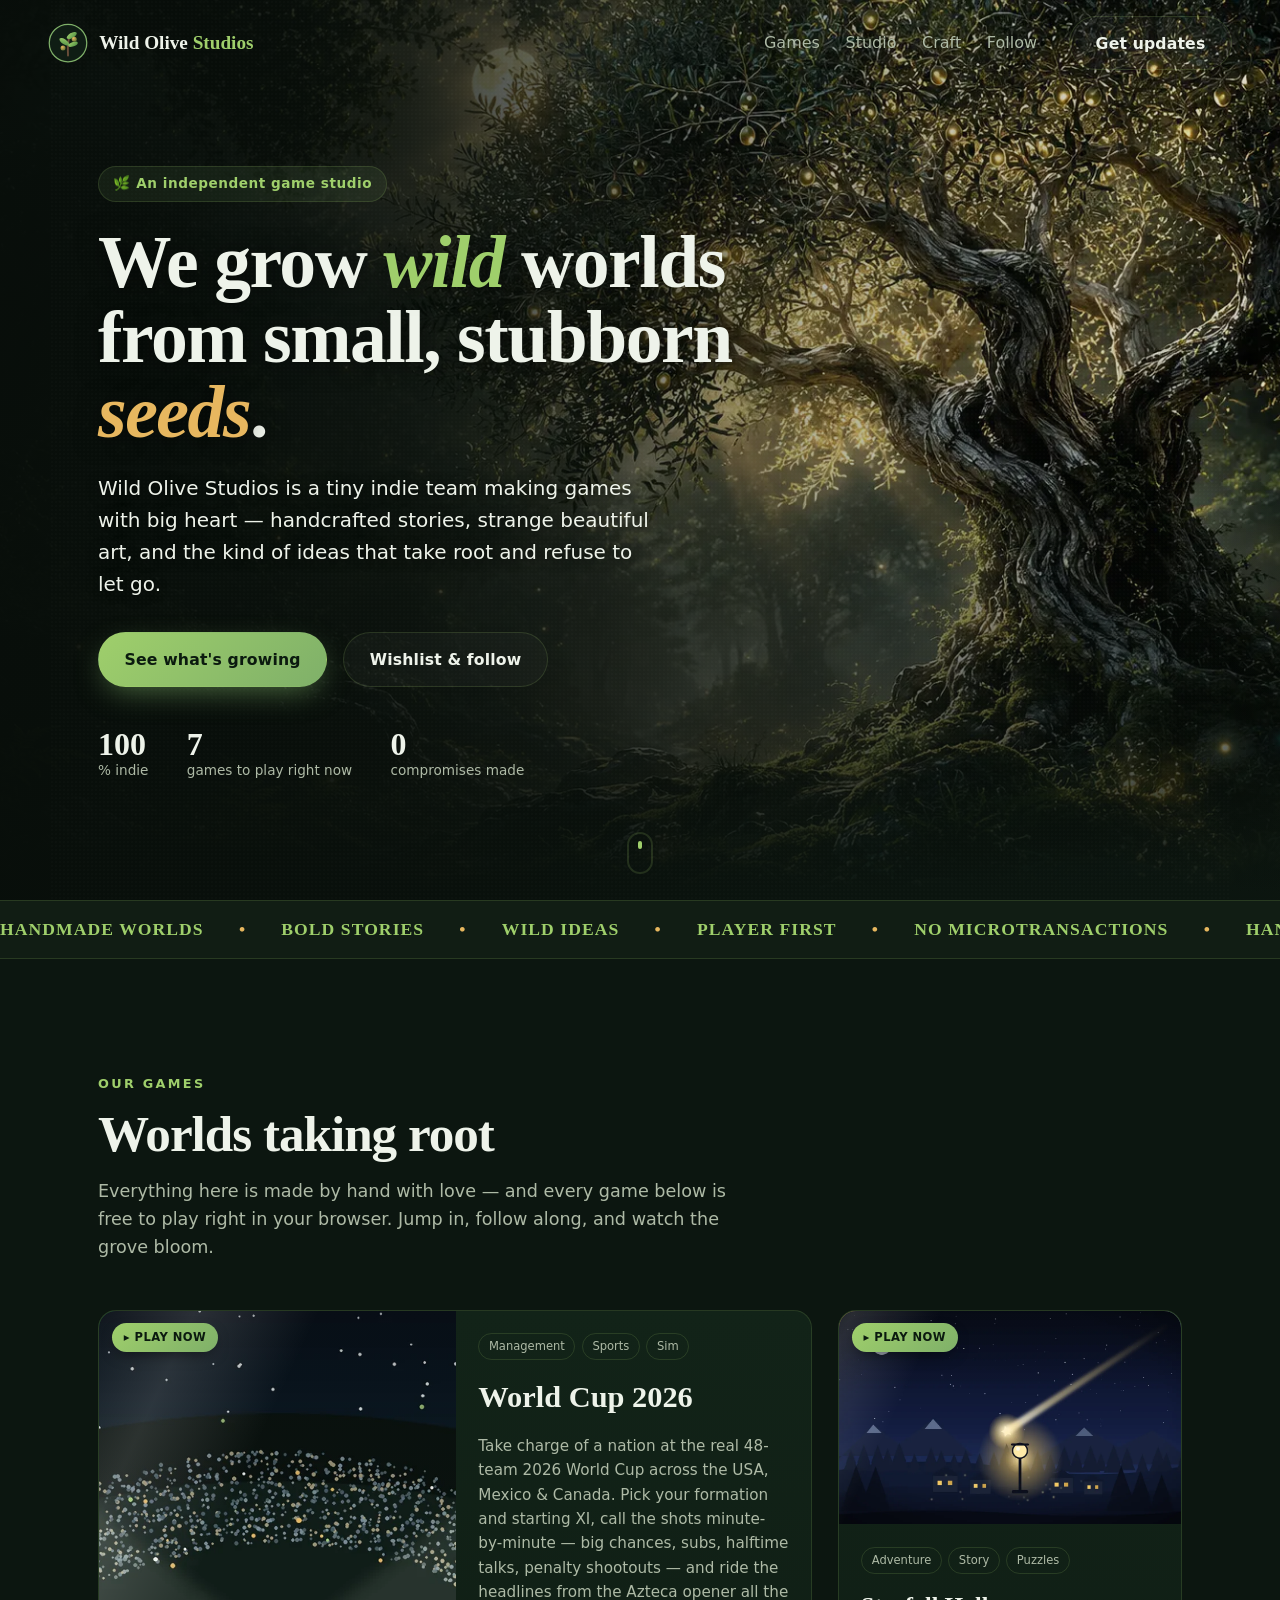
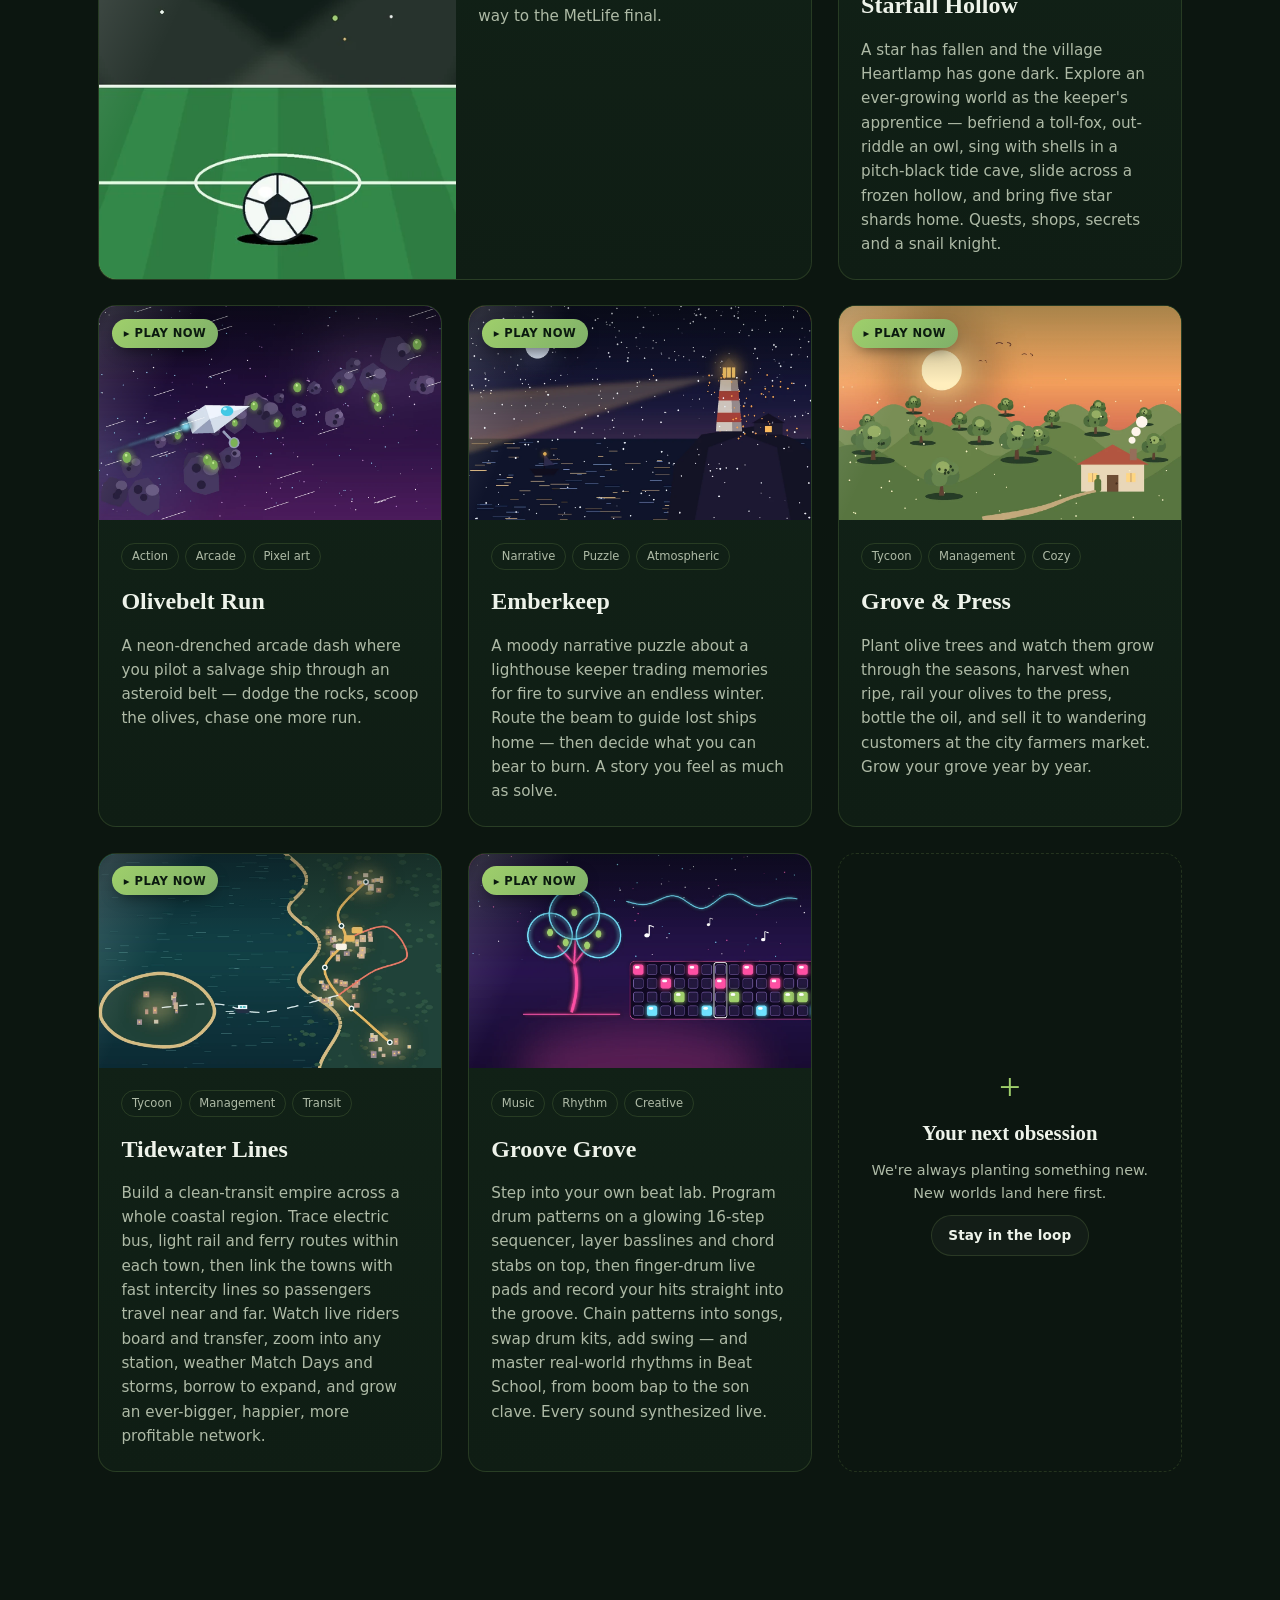
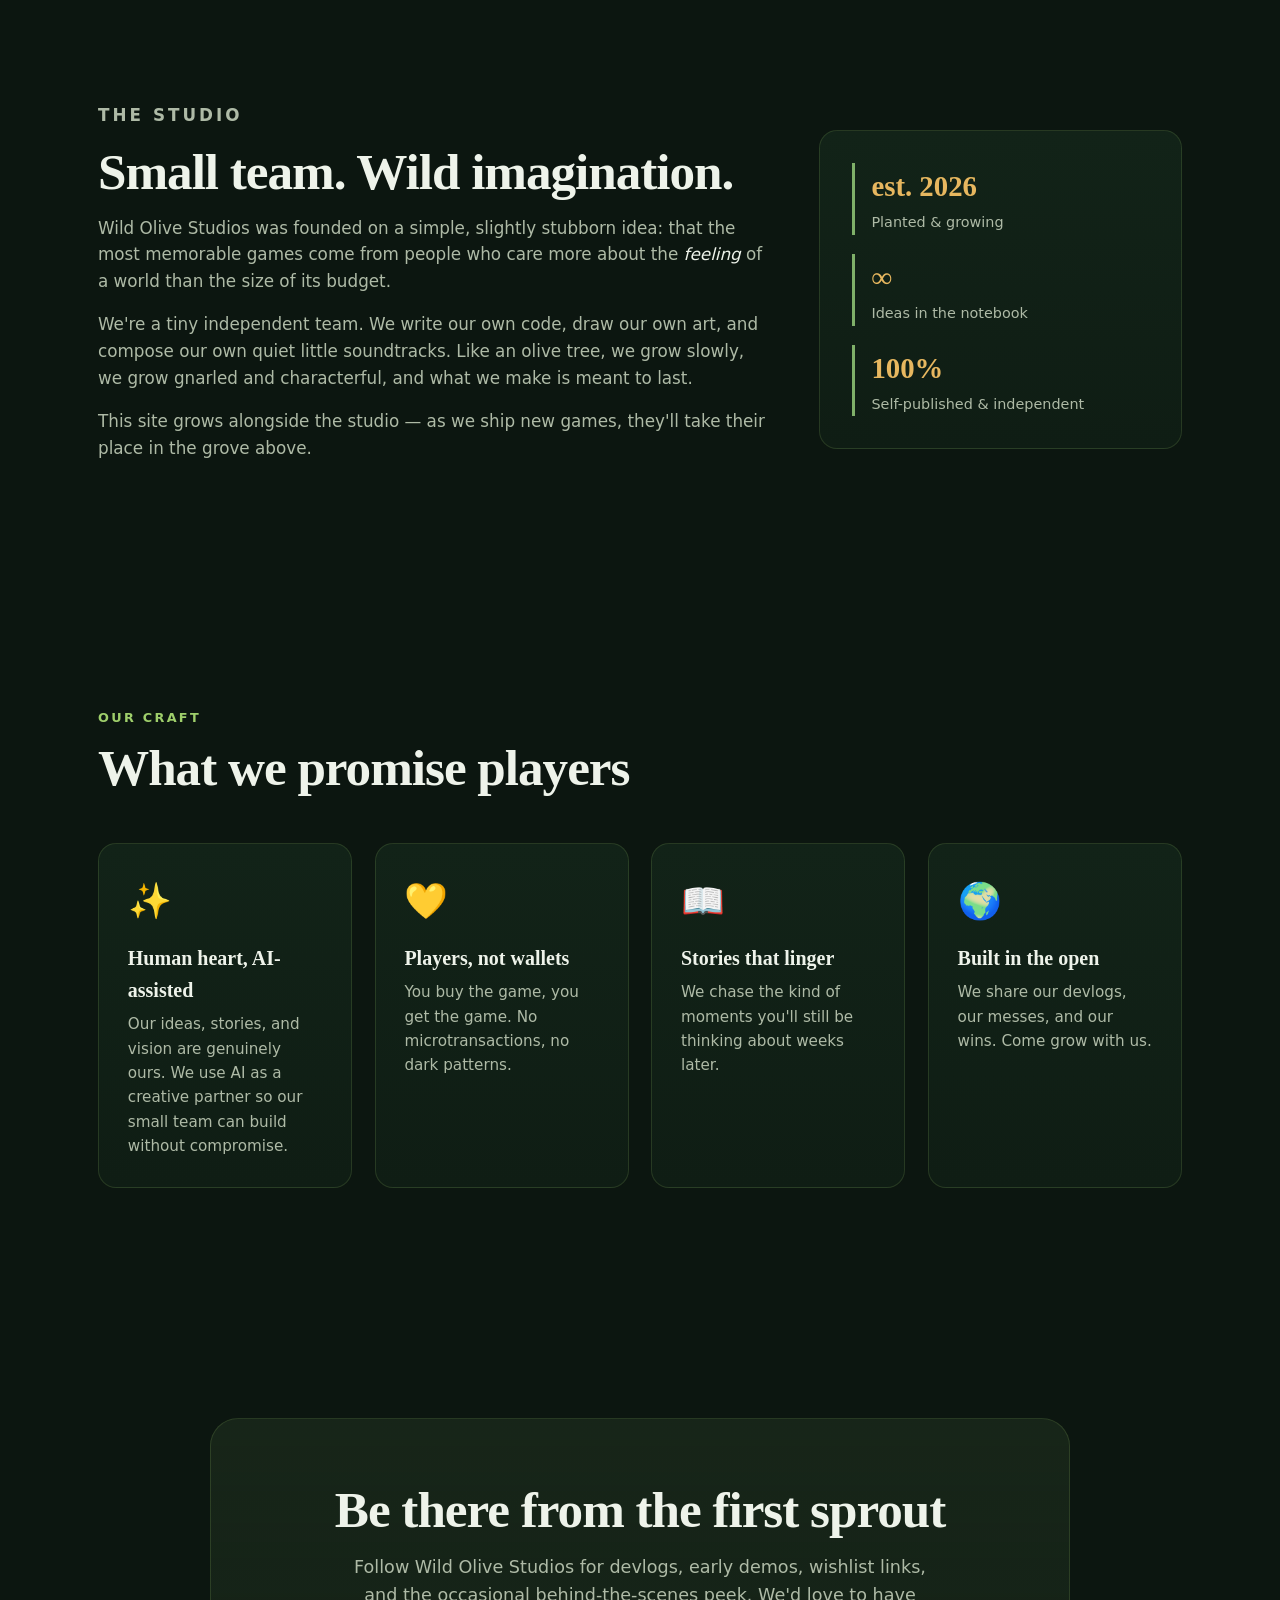
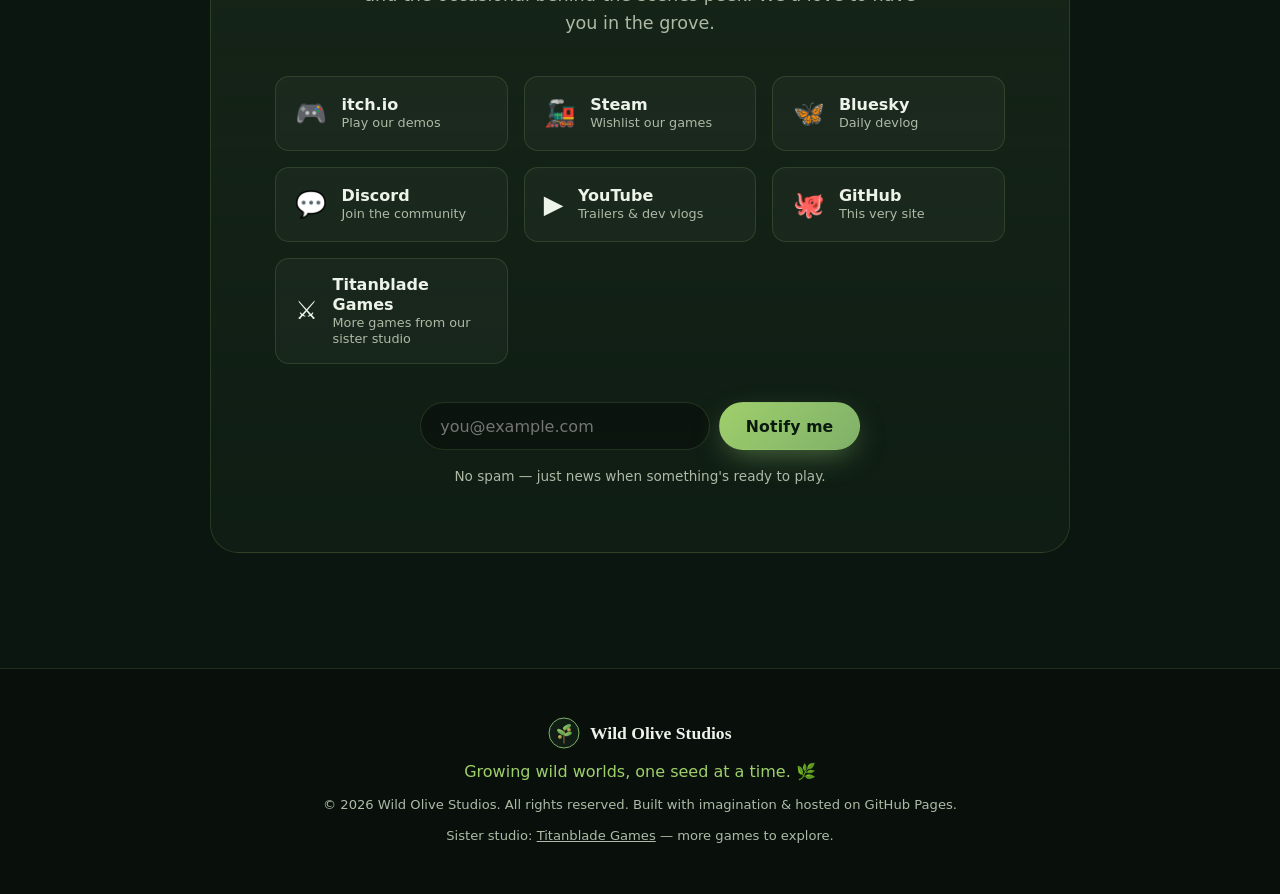
==== commit d277d5d5: "Remove buttons from Starfall Hollow card, make fully clickable Applies the same stretched-link treat" ====
--- a/docs/index.html
+++ b/docs/index.html
@@ -155,11 +155,8 @@
               across a frozen hollow, and bring five star shards home. Quests, shops,
               secrets and a snail knight.
             </p>
-            <div class="game-card__links">
-              <a class="btn btn--small btn--primary" href="play/starfall-hollow/">▸ Play in browser</a>
-              <a class="btn btn--small btn--ghost" href="#follow">Devlog</a>
-            </div>
-          </div>
+          </div>
+          <a class="game-card__play-link" href="play/starfall-hollow/" aria-label="Play Starfall Hollow in browser"></a>
         </article>
 
         <!-- Game card 2 -->
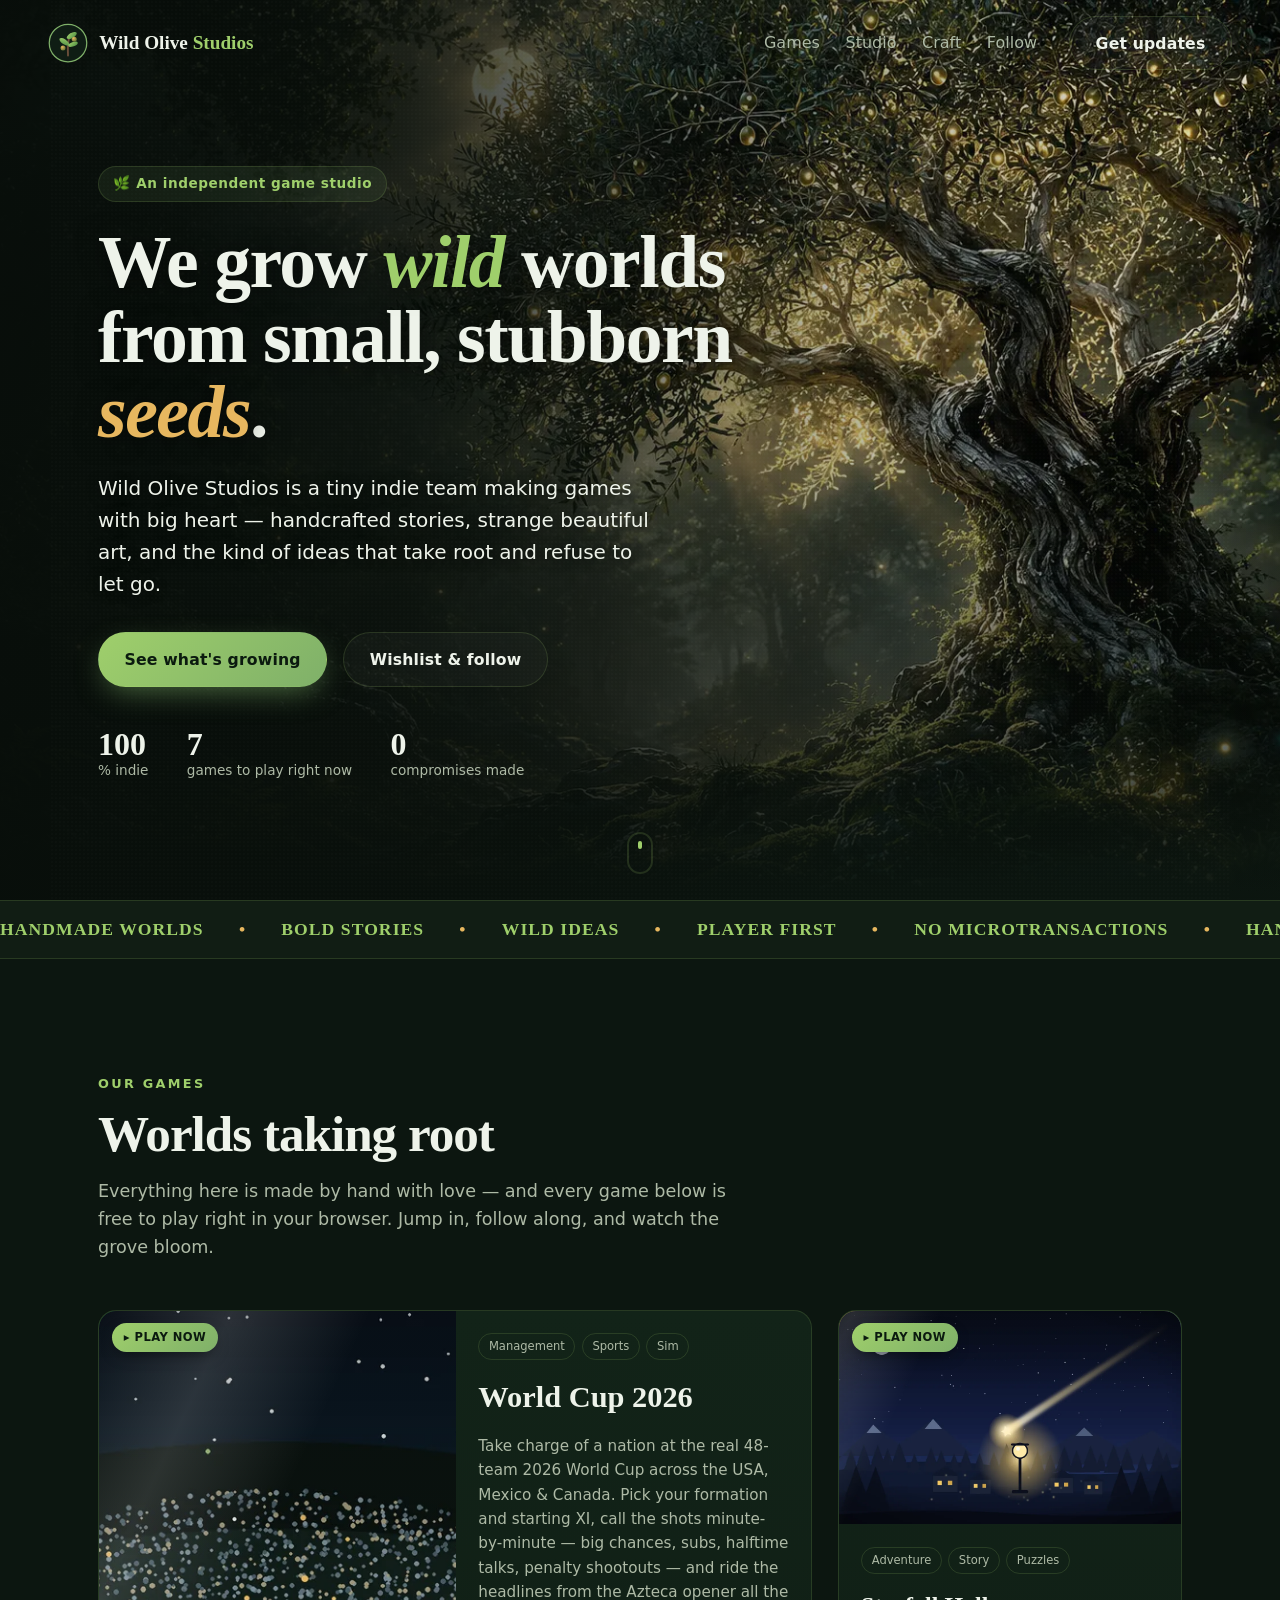
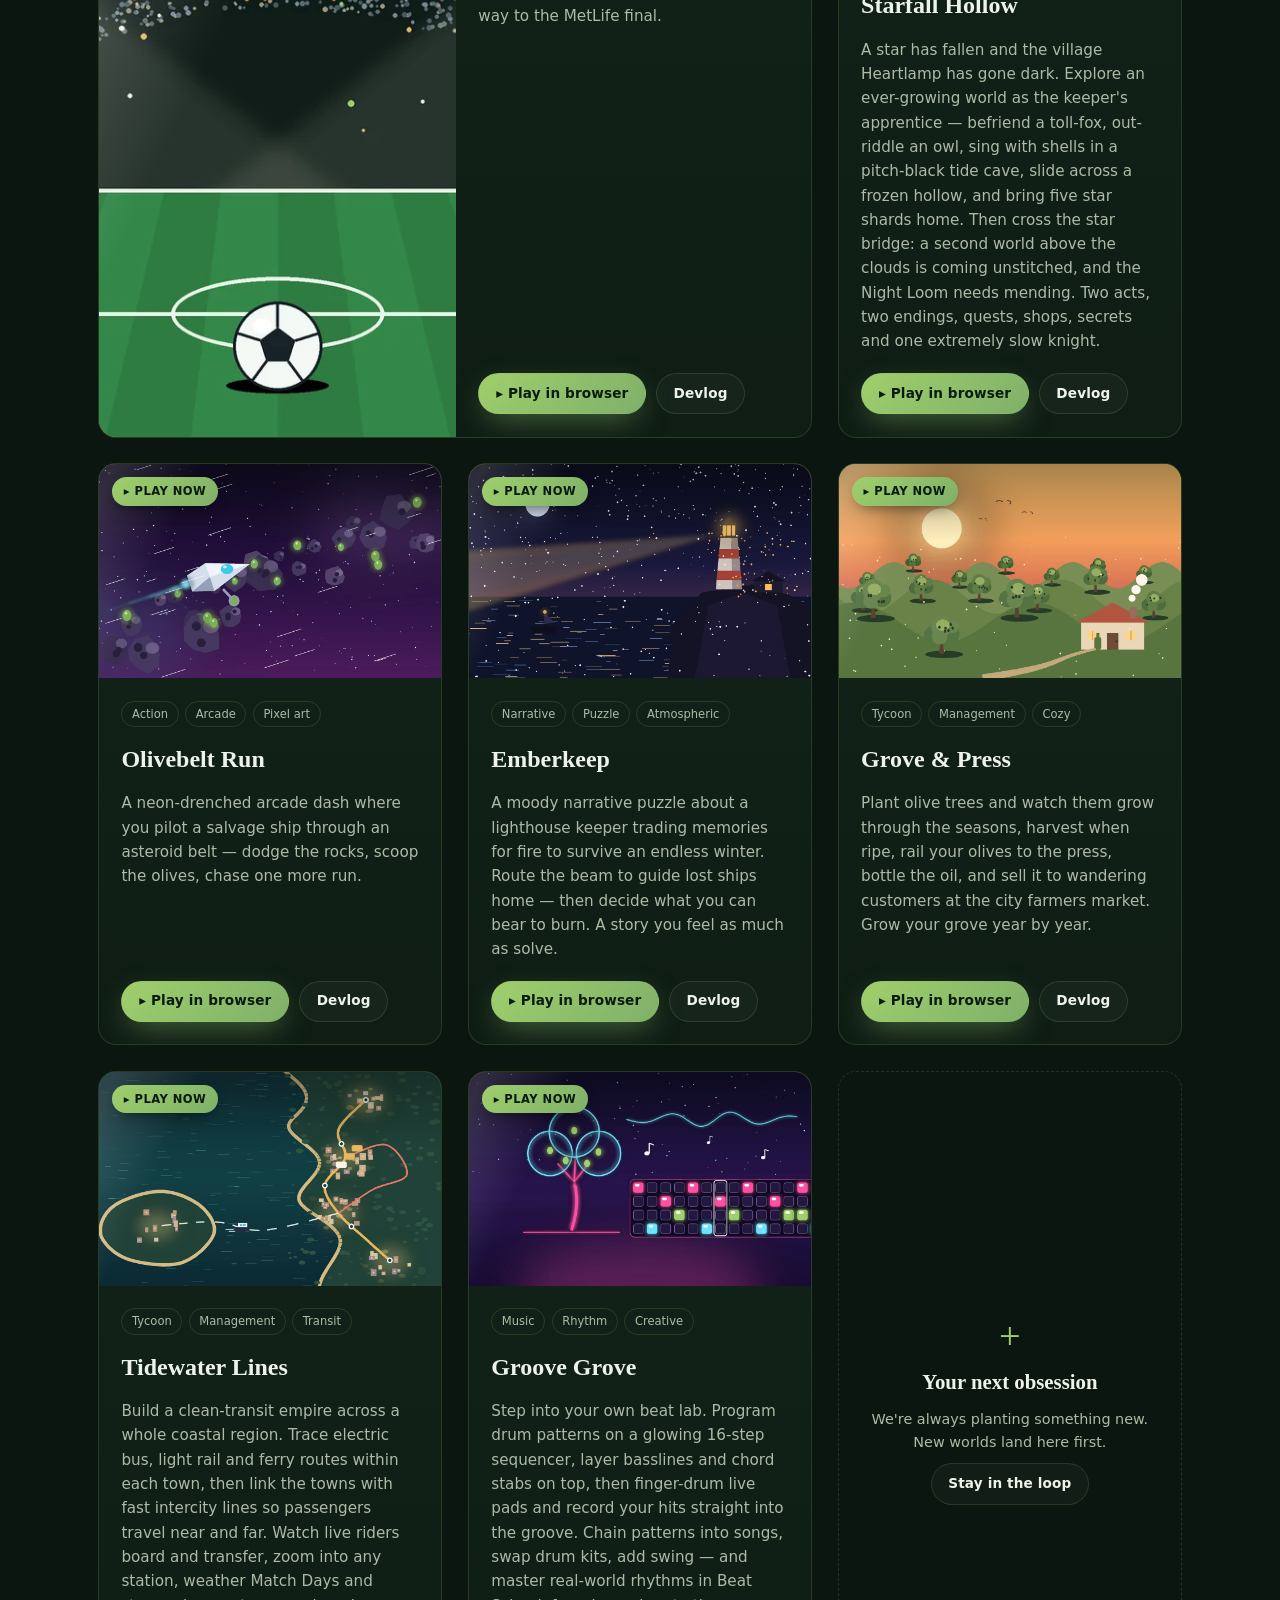
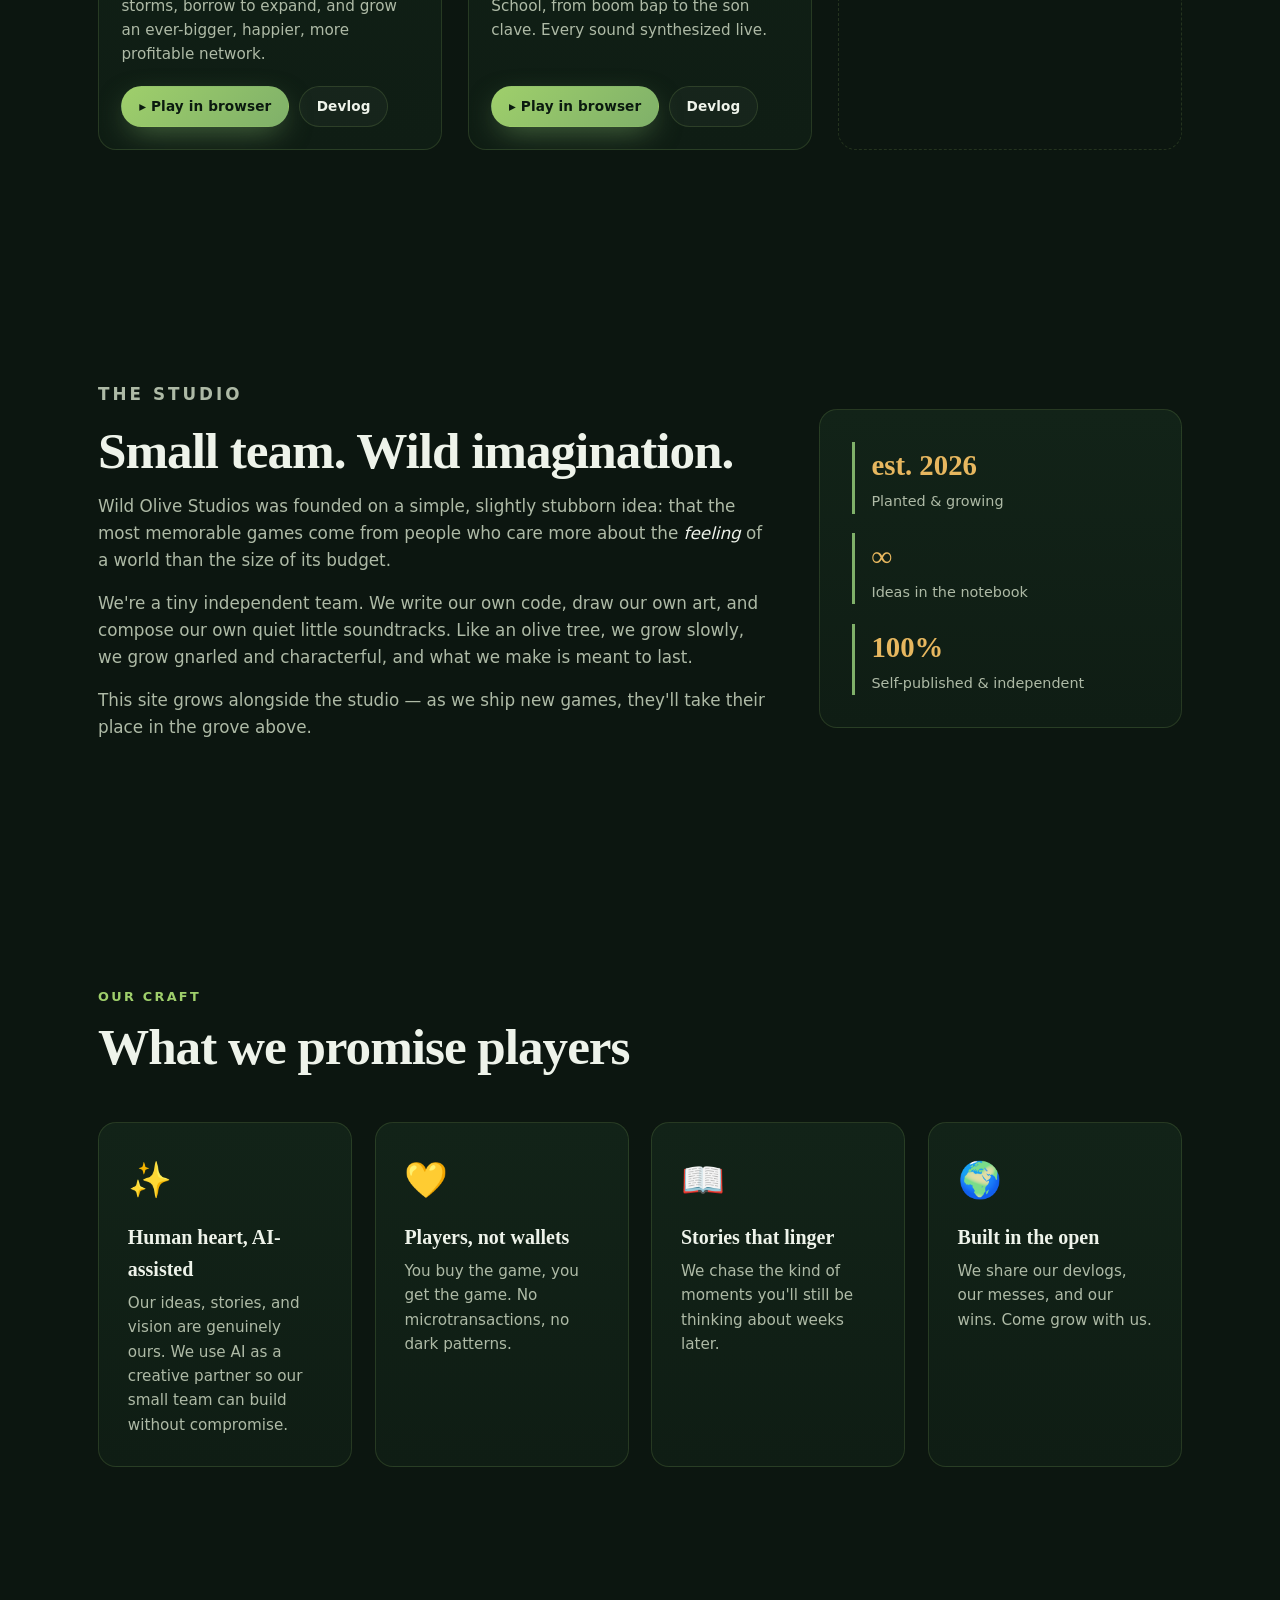
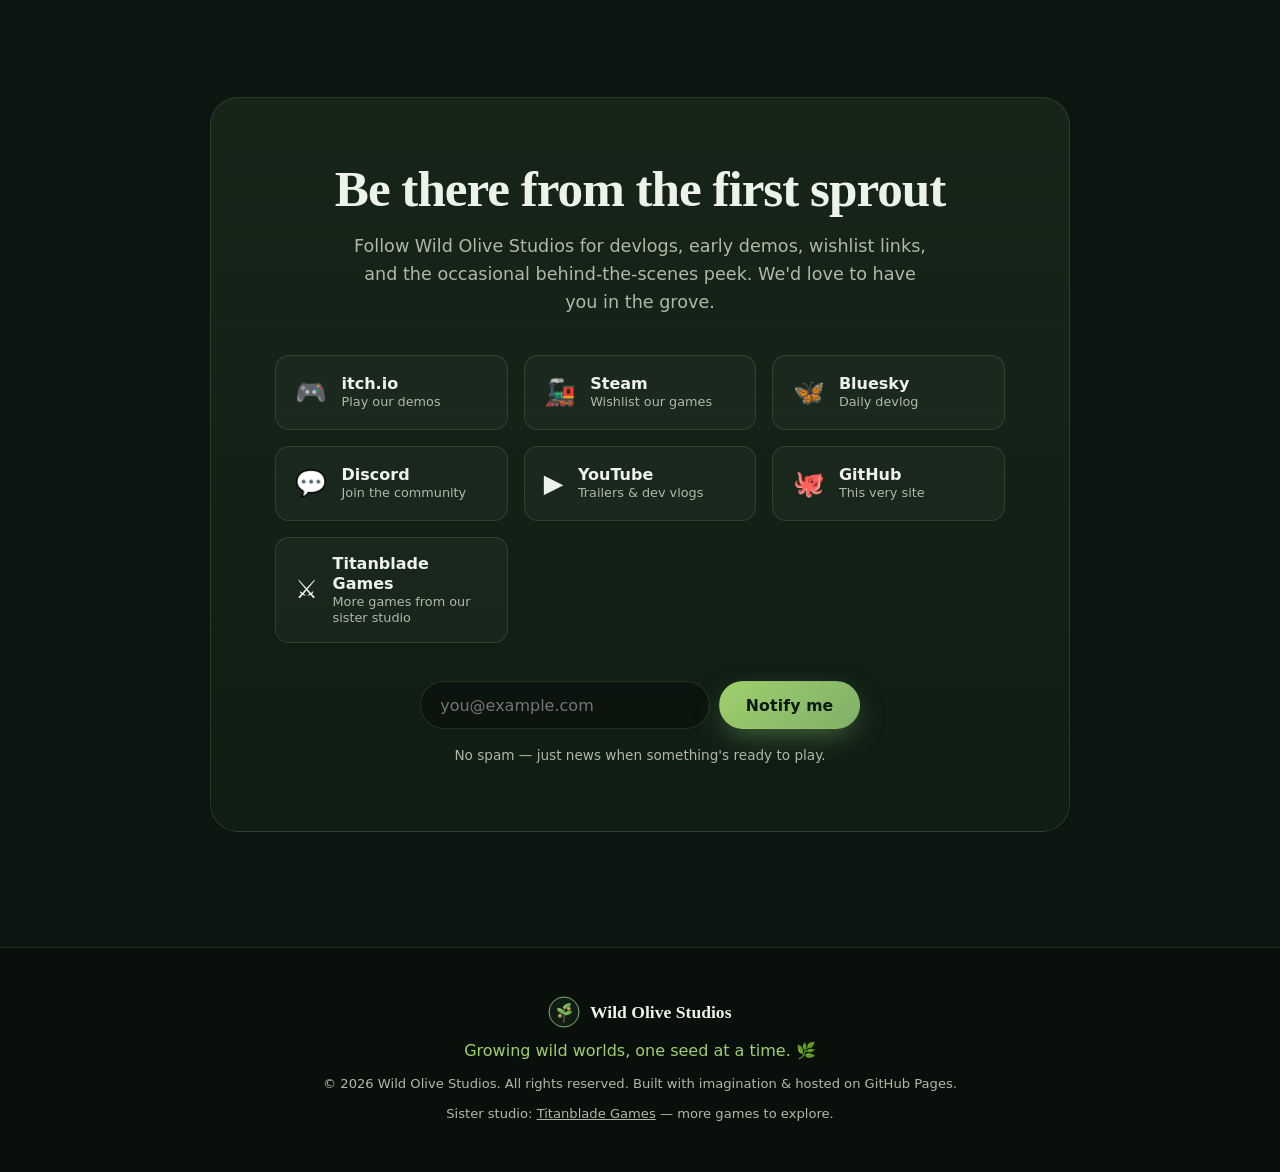
==== commit 84d21b5f: "Add Act II — Above the Clouds: second world, new puzzles, true ending After relighting the Heartlamp" ====
--- a/docs/index.html
+++ b/docs/index.html
@@ -133,8 +133,11 @@
               shootouts — and ride the headlines from the Azteca opener all the way
               to the MetLife final.
             </p>
-          </div>
-          <a class="game-card__play-link" href="play/world-cup-2026/" aria-label="Play World Cup 2026 in browser"></a>
+            <div class="game-card__links">
+              <a class="btn btn--small btn--primary" href="play/world-cup-2026/">▸ Play in browser</a>
+              <a class="btn btn--small btn--ghost" href="#follow">Devlog</a>
+            </div>
+          </div>
         </article>
 
         <!-- Game card: Starfall Hollow -->
@@ -152,11 +155,16 @@
               A star has fallen and the village Heartlamp has gone dark. Explore an
               ever-growing world as the keeper's apprentice — befriend a toll-fox,
               out-riddle an owl, sing with shells in a pitch-black tide cave, slide
-              across a frozen hollow, and bring five star shards home. Quests, shops,
-              secrets and a snail knight.
-            </p>
-          </div>
-          <a class="game-card__play-link" href="play/starfall-hollow/" aria-label="Play Starfall Hollow in browser"></a>
+              across a frozen hollow, and bring five star shards home. Then cross the
+              star bridge: a second world above the clouds is coming unstitched,
+              and the Night Loom needs mending. Two acts, two endings, quests,
+              shops, secrets and one extremely slow knight.
+            </p>
+            <div class="game-card__links">
+              <a class="btn btn--small btn--primary" href="play/starfall-hollow/">▸ Play in browser</a>
+              <a class="btn btn--small btn--ghost" href="#follow">Devlog</a>
+            </div>
+          </div>
         </article>
 
         <!-- Game card 2 -->
@@ -175,8 +183,11 @@
               through an asteroid belt — dodge the rocks, scoop the olives,
               chase one more run.
             </p>
-          </div>
-          <a class="game-card__play-link" href="play/olivebelt-run/" aria-label="Play Olivebelt Run in browser"></a>
+            <div class="game-card__links">
+              <a class="btn btn--small btn--primary" href="play/olivebelt-run/">▸ Play in browser</a>
+              <a class="btn btn--small btn--ghost" href="#follow">Devlog</a>
+            </div>
+          </div>
         </article>
 
         <!-- Game card 3 -->
@@ -196,8 +207,11 @@
               ships home — then decide what you can bear to burn. A story you feel
               as much as solve.
             </p>
-          </div>
-          <a class="game-card__play-link" href="play/emberkeep/" aria-label="Play Emberkeep in browser"></a>
+            <div class="game-card__links">
+              <a class="btn btn--small btn--primary" href="play/emberkeep/">▸ Play in browser</a>
+              <a class="btn btn--small btn--ghost" href="#follow">Devlog</a>
+            </div>
+          </div>
         </article>
 
         <!-- Game card: Grove & Press -->
@@ -217,8 +231,11 @@
               it to wandering customers at the city farmers market. Grow your
               grove year by year.
             </p>
-          </div>
-          <a class="game-card__play-link" href="play/grove-and-press/" aria-label="Play Grove &amp; Press in browser"></a>
+            <div class="game-card__links">
+              <a class="btn btn--small btn--primary" href="play/grove-and-press/">▸ Play in browser</a>
+              <a class="btn btn--small btn--ghost" href="#follow">Devlog</a>
+            </div>
+          </div>
         </article>
 
         <article class="game-card reveal" style="--accent:#2bb3a3;--accent2:#1d6f6a">
@@ -239,8 +256,11 @@
               Match Days and storms, borrow to expand, and grow an ever-bigger,
               happier, more profitable network.
             </p>
-          </div>
-          <a class="game-card__play-link" href="play/tidewater-lines/" aria-label="Play Tidewater Lines in browser"></a>
+            <div class="game-card__links">
+              <a class="btn btn--small btn--primary" href="play/tidewater-lines/">▸ Play in browser</a>
+              <a class="btn btn--small btn--ghost" href="#follow">Devlog</a>
+            </div>
+          </div>
         </article>
 
         <!-- Game card: Groove Grove -->
@@ -262,8 +282,11 @@
               real-world rhythms in Beat School, from boom bap to the son clave.
               Every sound synthesized live.
             </p>
-          </div>
-          <a class="game-card__play-link" href="play/groove-grove/" aria-label="Play Groove Grove in browser"></a>
+            <div class="game-card__links">
+              <a class="btn btn--small btn--primary" href="play/groove-grove/">▸ Play in browser</a>
+              <a class="btn btn--small btn--ghost" href="#follow">Devlog</a>
+            </div>
+          </div>
         </article>
 
         <!-- Coming soon card -->
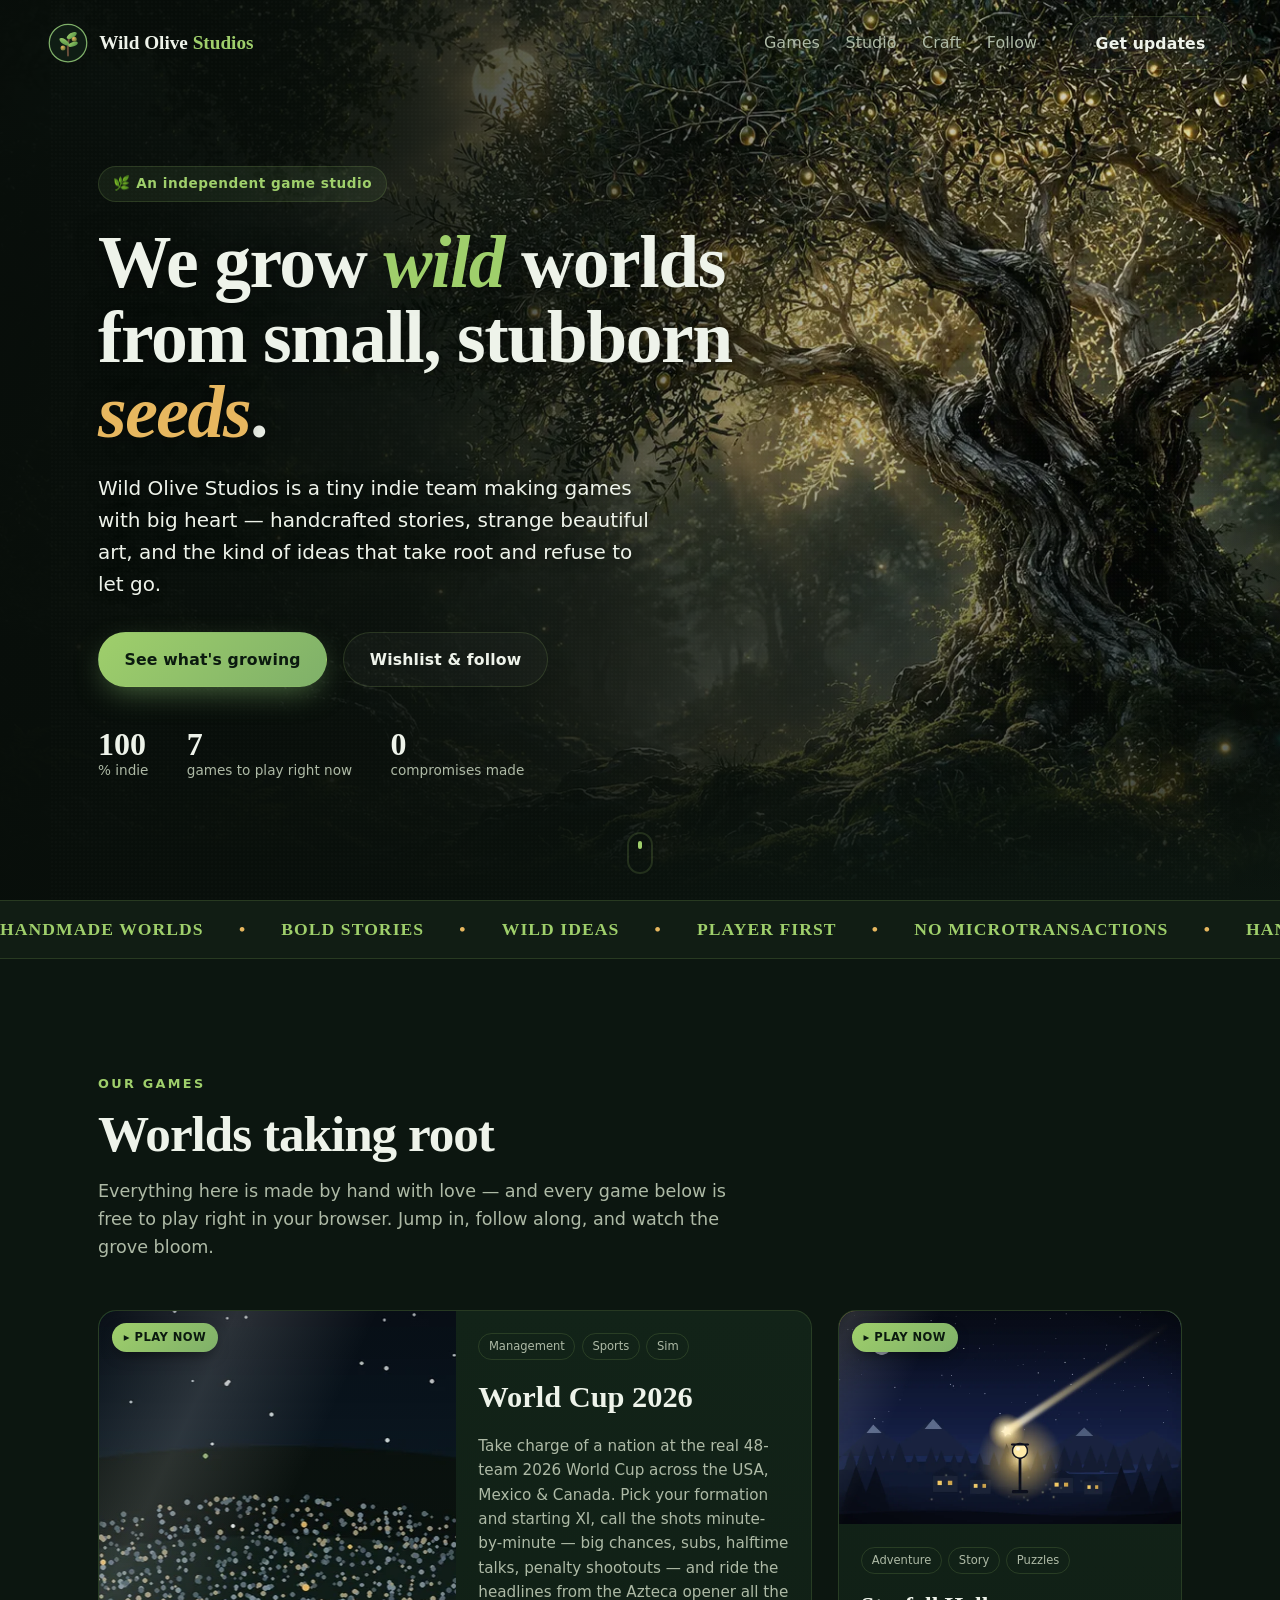
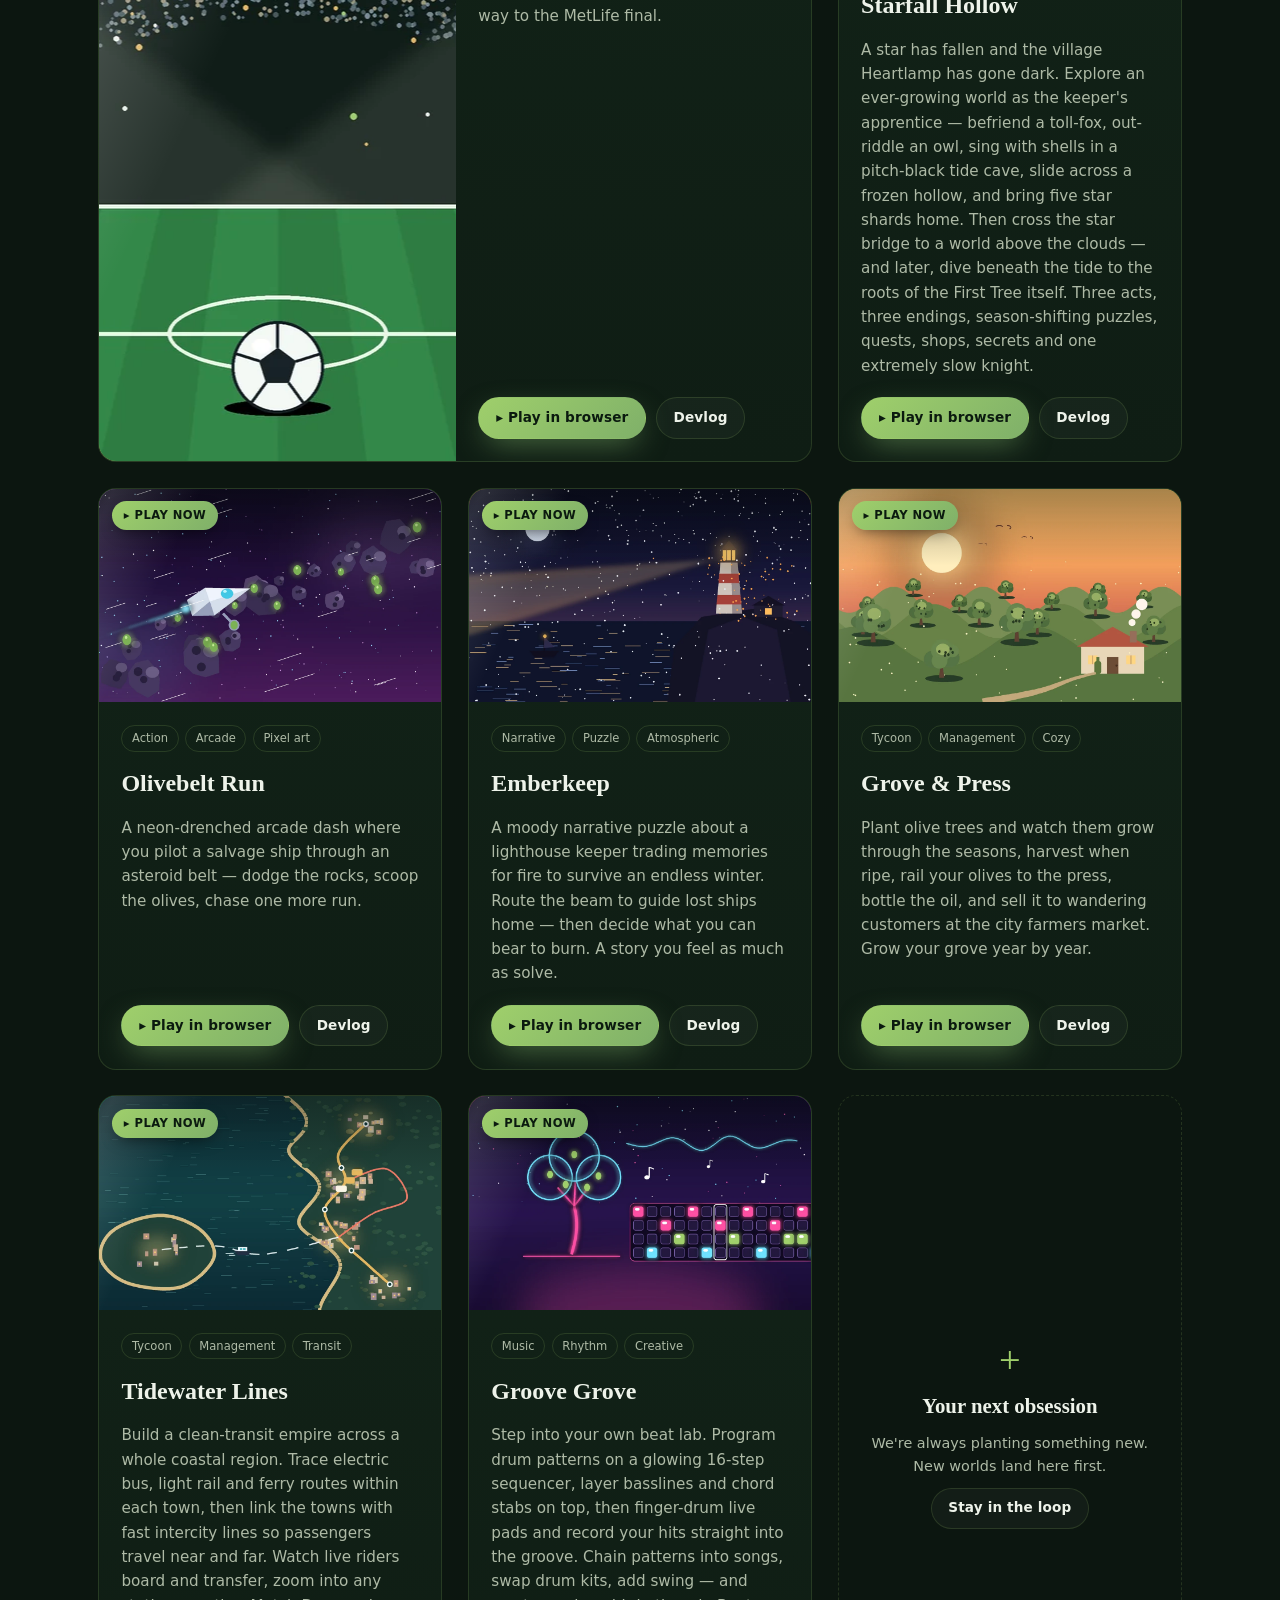
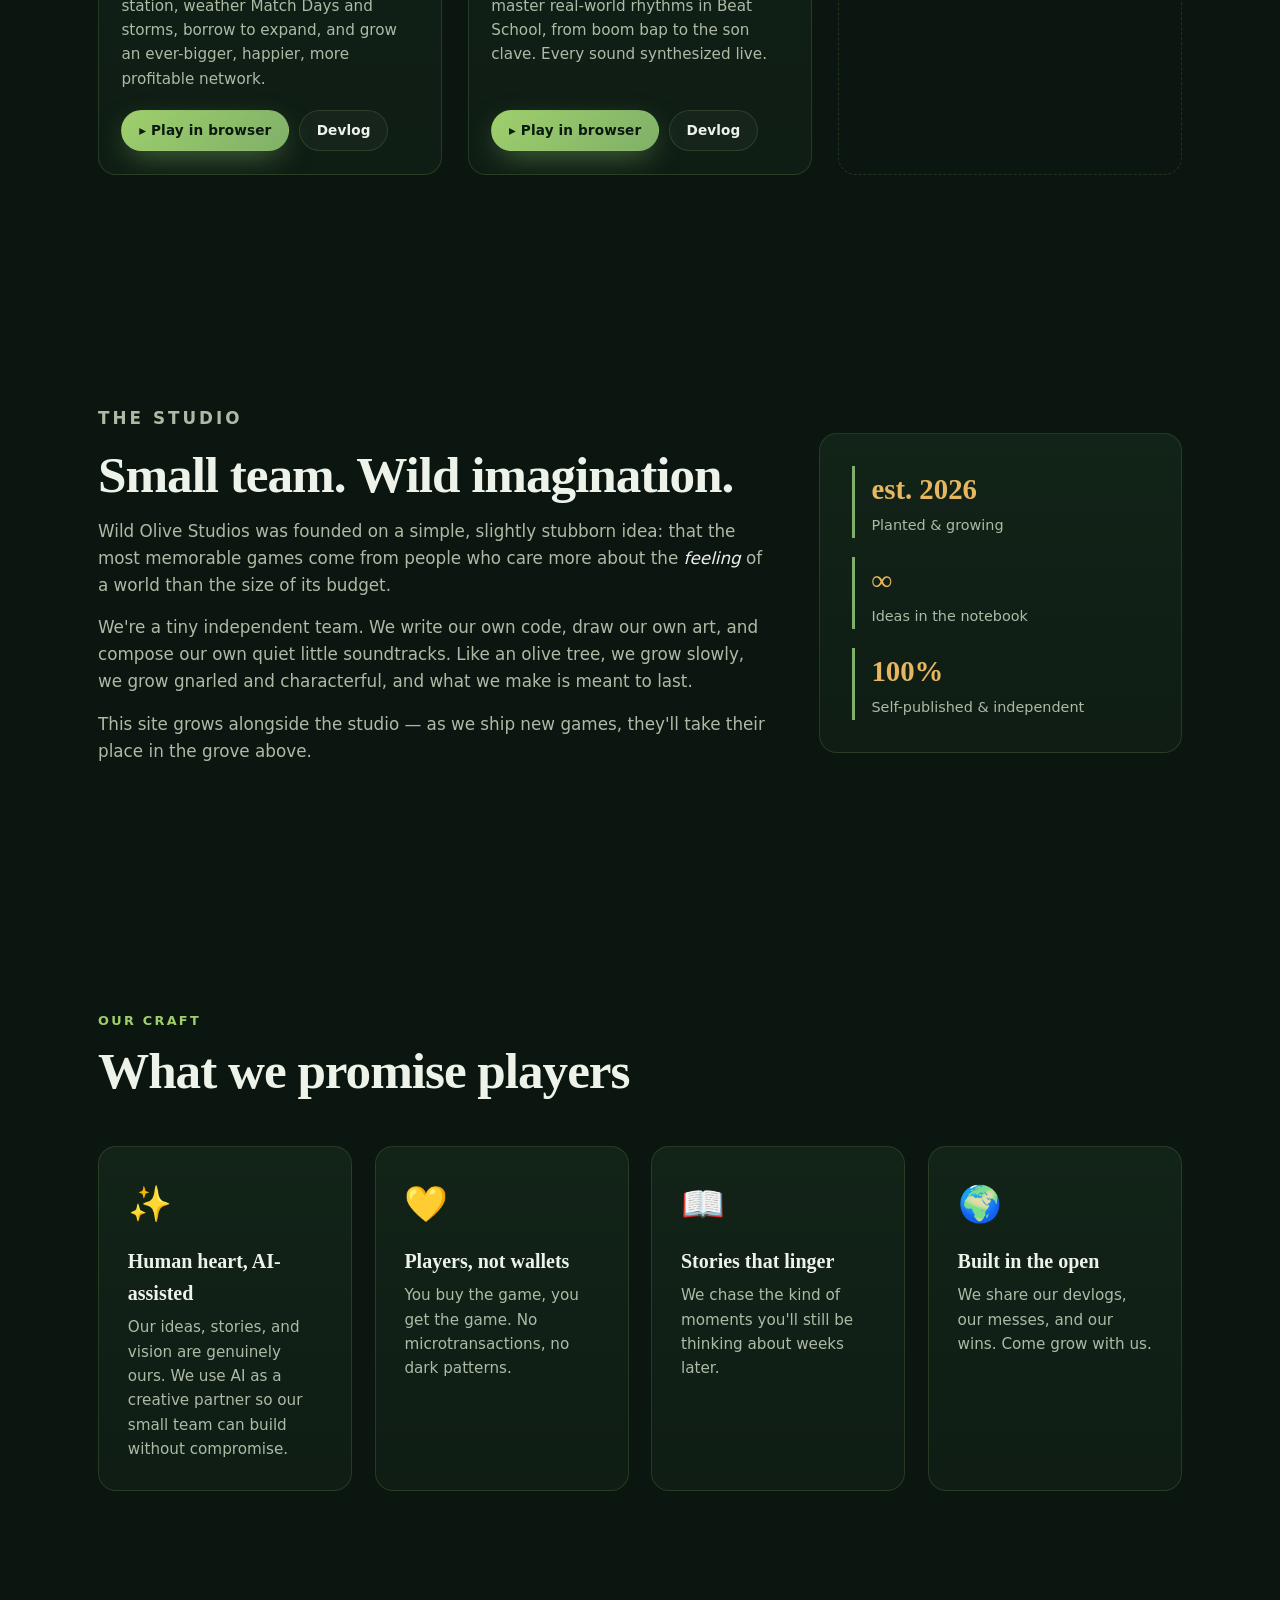
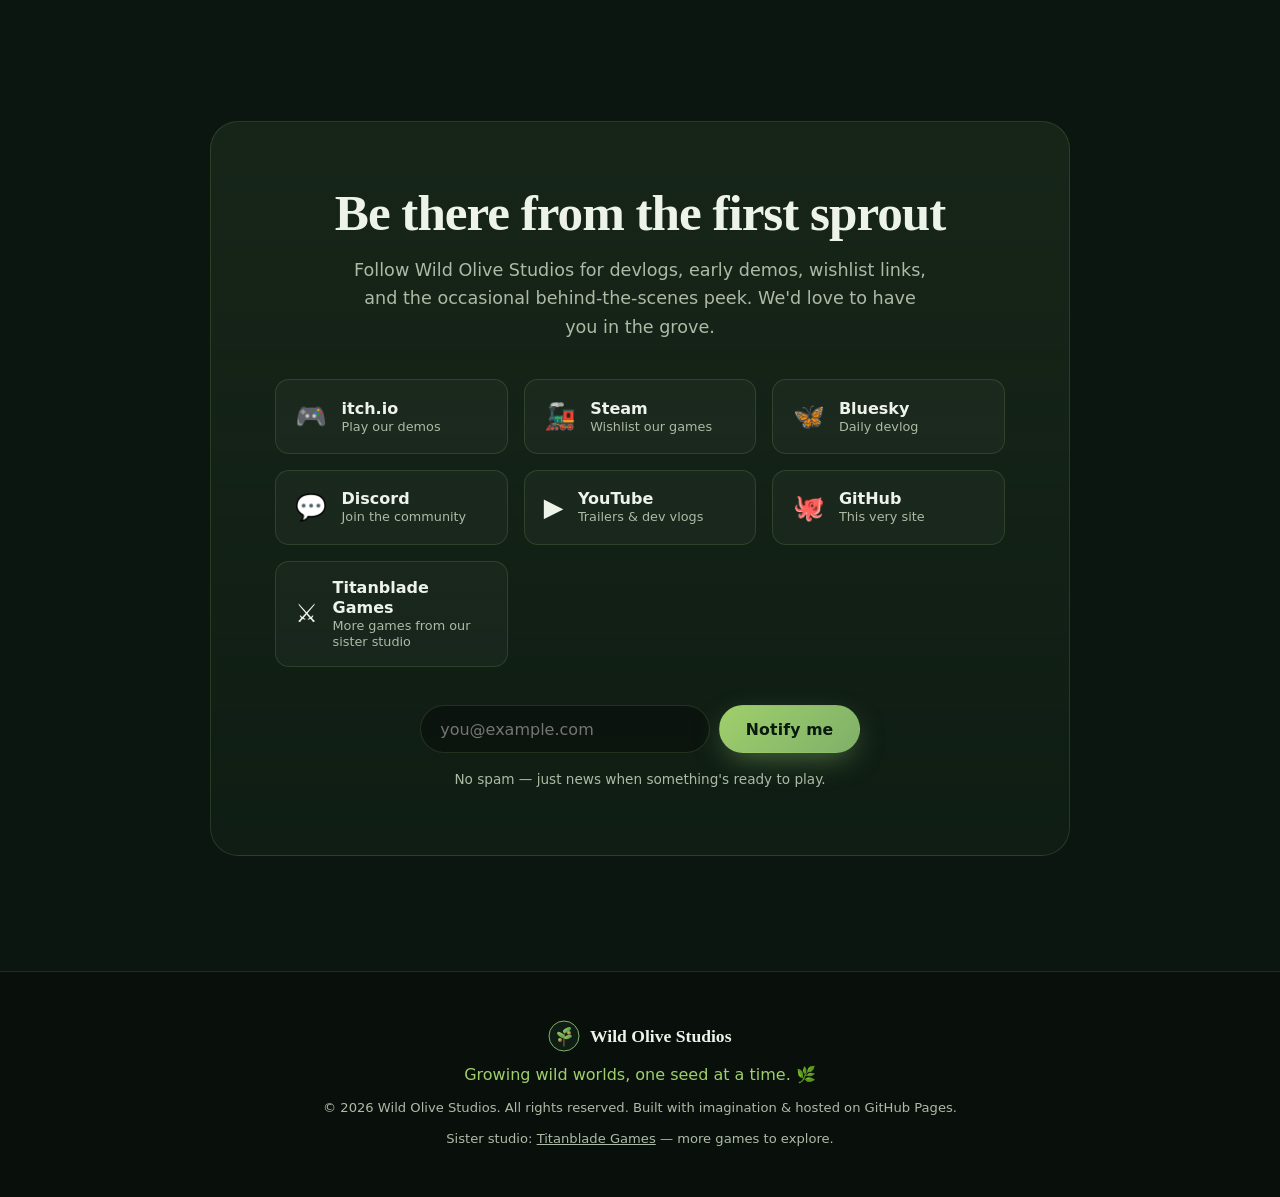
==== commit c6cb8046: "Add Act III — The Undergrove: third world, trickier puzzles, final ending Three hundred years of pul" ====
--- a/docs/index.html
+++ b/docs/index.html
@@ -156,9 +156,10 @@
               ever-growing world as the keeper's apprentice — befriend a toll-fox,
               out-riddle an owl, sing with shells in a pitch-black tide cave, slide
               across a frozen hollow, and bring five star shards home. Then cross the
-              star bridge: a second world above the clouds is coming unstitched,
-              and the Night Loom needs mending. Two acts, two endings, quests,
-              shops, secrets and one extremely slow knight.
+              star bridge to a world above the clouds — and later, dive beneath
+              the tide to the roots of the First Tree itself. Three acts, three
+              endings, season-shifting puzzles, quests, shops, secrets and one
+              extremely slow knight.
             </p>
             <div class="game-card__links">
               <a class="btn btn--small btn--primary" href="play/starfall-hollow/">▸ Play in browser</a>
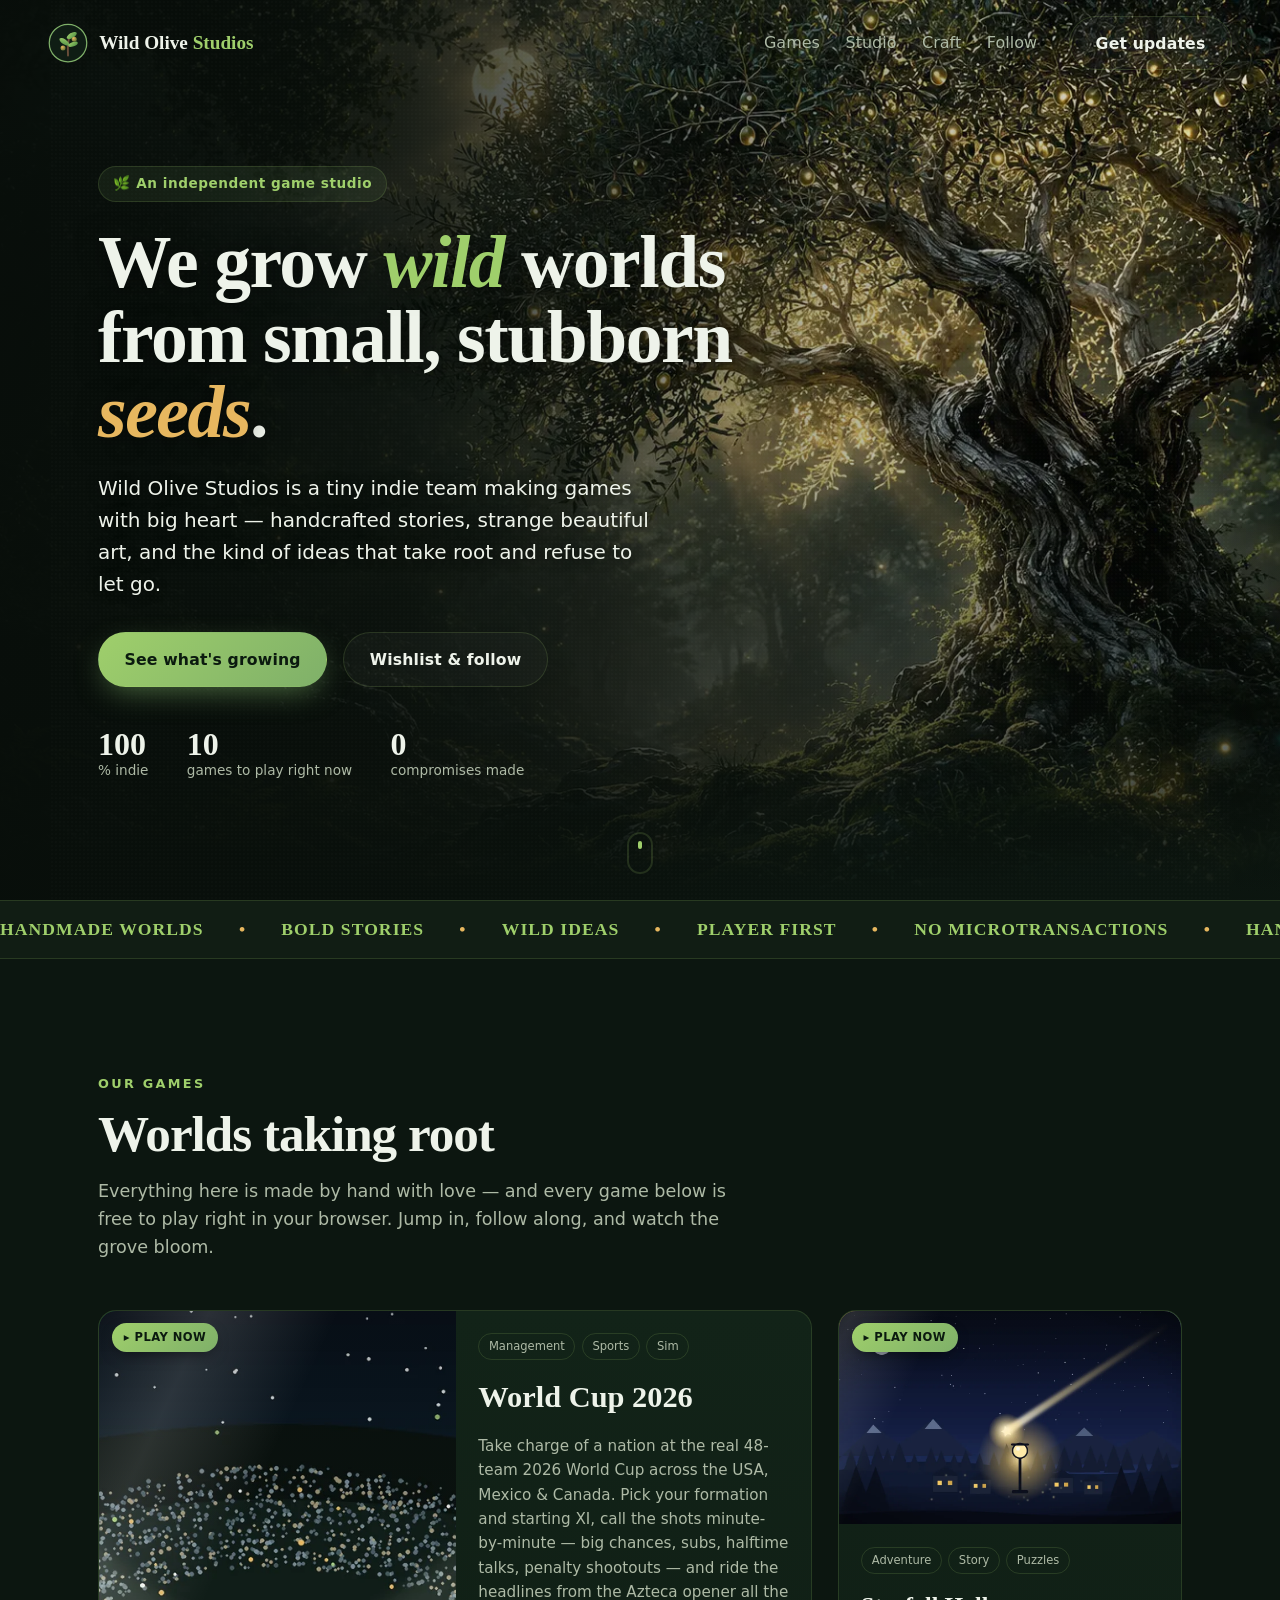
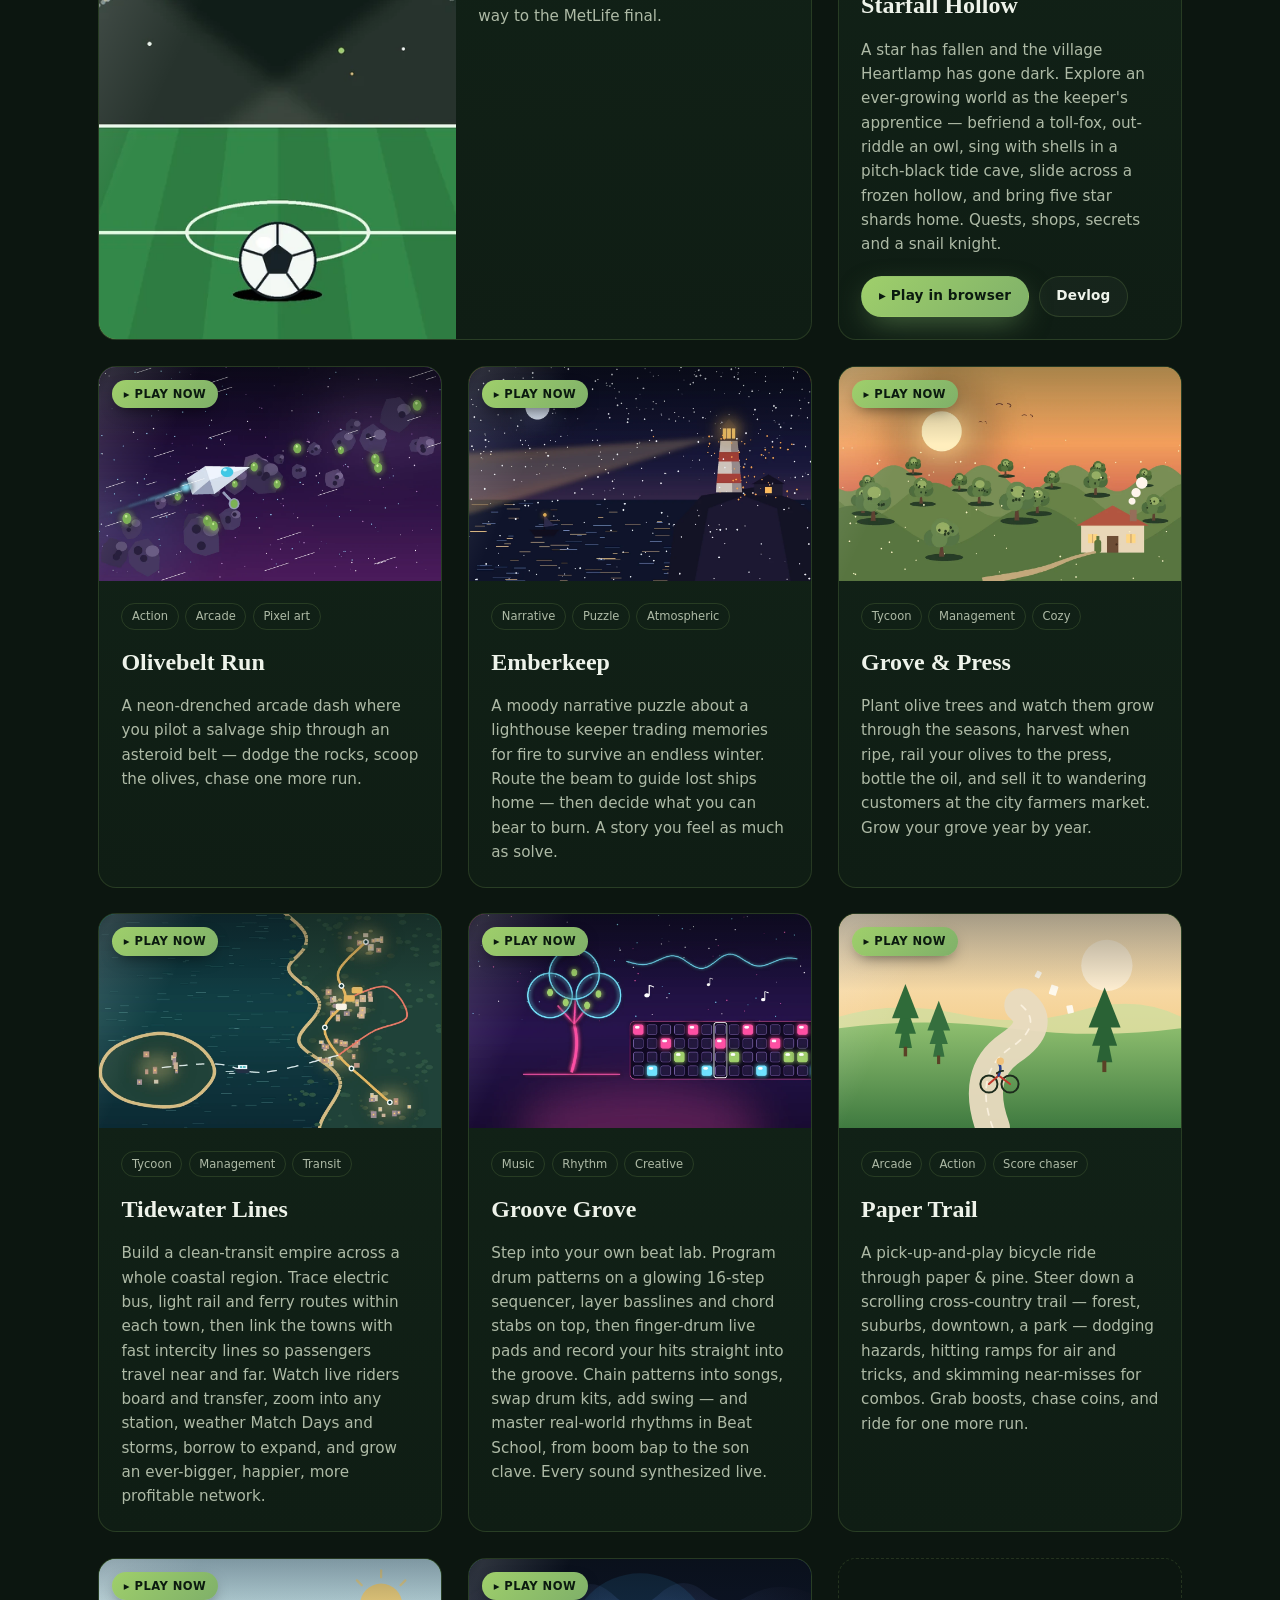
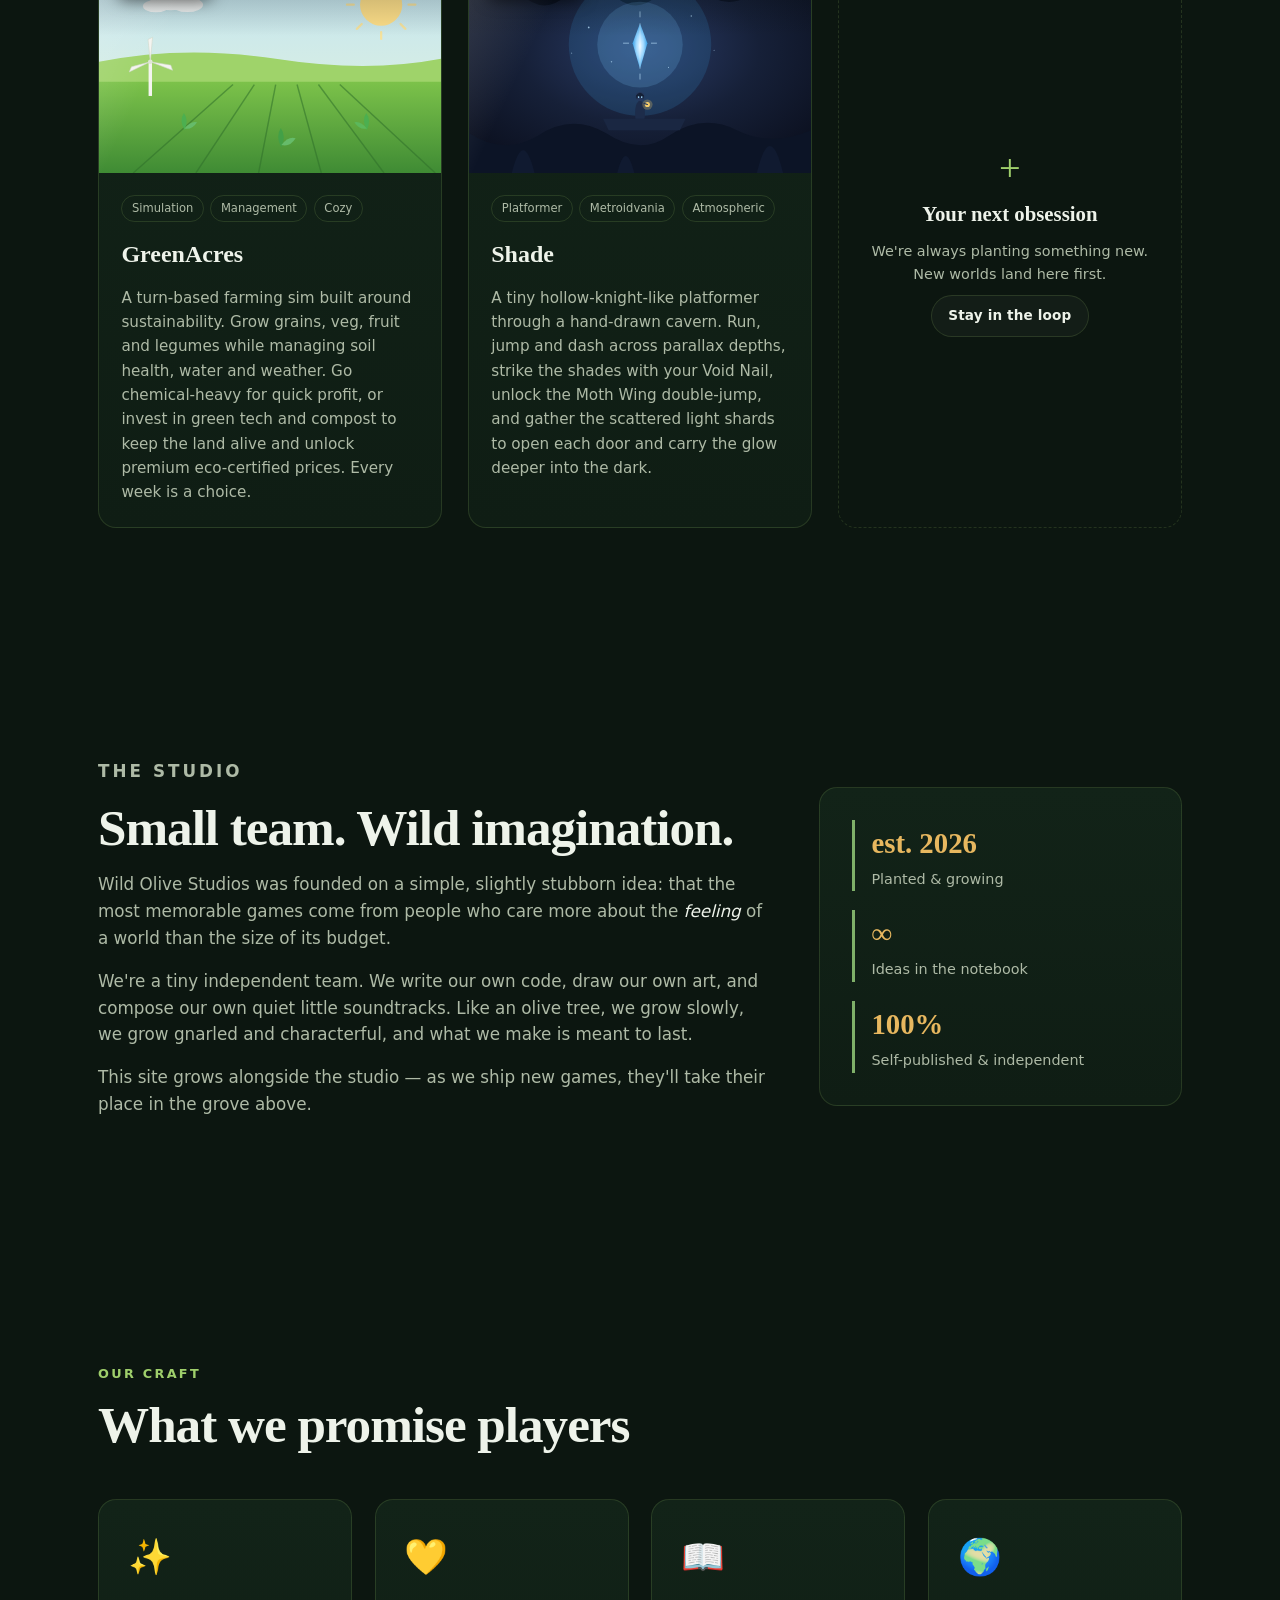
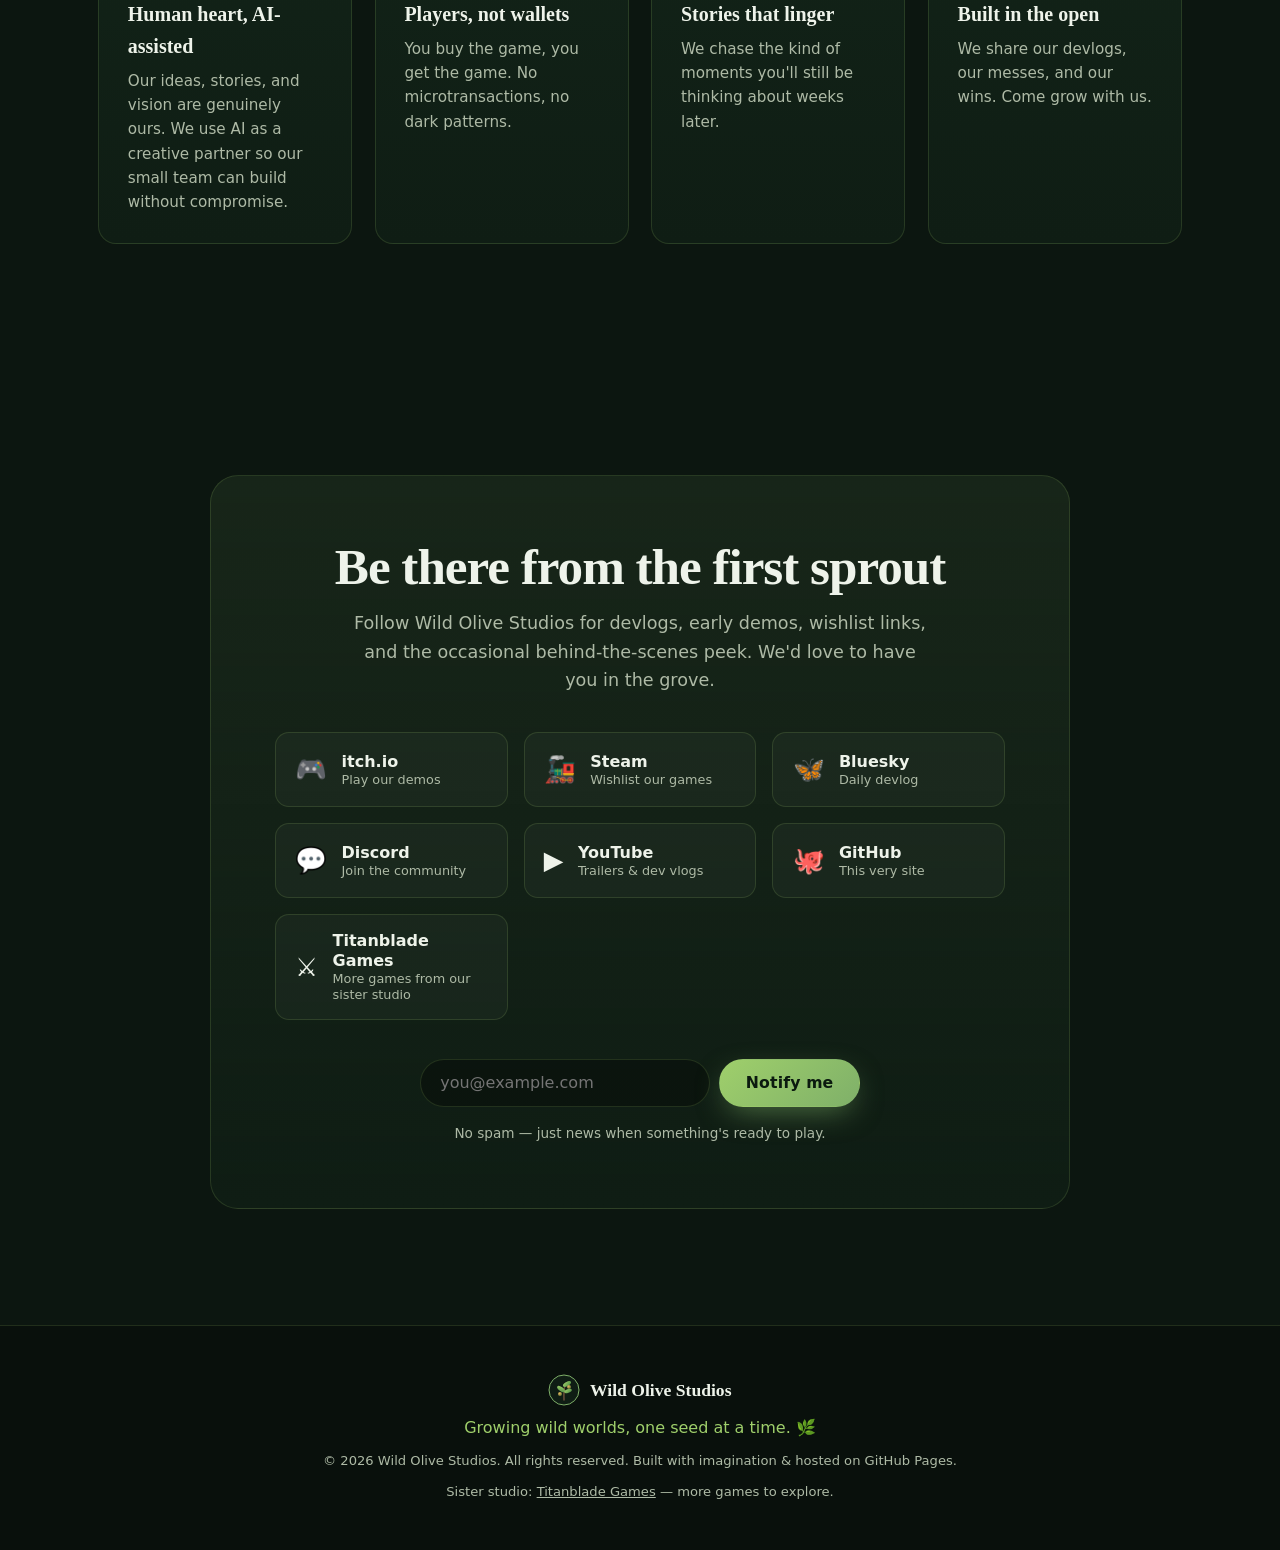
==== commit b6f2d664: "Add Paper Trail, GreenAcres & Shade as playable games on the site - Copy web builds into docs/play/{" ====
--- a/docs/index.html
+++ b/docs/index.html
@@ -76,7 +76,7 @@
         </div>
         <ul class="hero__stats reveal" aria-label="Studio at a glance">
           <li><span class="hero__stat-num" data-count="100">0</span><span class="hero__stat-label">% indie</span></li>
-          <li><span class="hero__stat-num" data-count="7">0</span><span class="hero__stat-label">games to play right now</span></li>
+          <li><span class="hero__stat-num" data-count="10">0</span><span class="hero__stat-label">games to play right now</span></li>
           <li><span class="hero__stat-num" data-count="0">0</span><span class="hero__stat-label">compromises made</span></li>
         </ul>
       </div>
@@ -133,11 +133,8 @@
               shootouts — and ride the headlines from the Azteca opener all the way
               to the MetLife final.
             </p>
-            <div class="game-card__links">
-              <a class="btn btn--small btn--primary" href="play/world-cup-2026/">▸ Play in browser</a>
-              <a class="btn btn--small btn--ghost" href="#follow">Devlog</a>
-            </div>
-          </div>
+          </div>
+          <a class="game-card__play-link" href="play/world-cup-2026/" aria-label="Play World Cup 2026 in browser"></a>
         </article>
 
         <!-- Game card: Starfall Hollow -->
@@ -155,11 +152,8 @@
               A star has fallen and the village Heartlamp has gone dark. Explore an
               ever-growing world as the keeper's apprentice — befriend a toll-fox,
               out-riddle an owl, sing with shells in a pitch-black tide cave, slide
-              across a frozen hollow, and bring five star shards home. Then cross the
-              star bridge to a world above the clouds — and later, dive beneath
-              the tide to the roots of the First Tree itself. Three acts, three
-              endings, season-shifting puzzles, quests, shops, secrets and one
-              extremely slow knight.
+              across a frozen hollow, and bring five star shards home. Quests, shops,
+              secrets and a snail knight.
             </p>
             <div class="game-card__links">
               <a class="btn btn--small btn--primary" href="play/starfall-hollow/">▸ Play in browser</a>
@@ -184,11 +178,8 @@
               through an asteroid belt — dodge the rocks, scoop the olives,
               chase one more run.
             </p>
-            <div class="game-card__links">
-              <a class="btn btn--small btn--primary" href="play/olivebelt-run/">▸ Play in browser</a>
-              <a class="btn btn--small btn--ghost" href="#follow">Devlog</a>
-            </div>
-          </div>
+          </div>
+          <a class="game-card__play-link" href="play/olivebelt-run/" aria-label="Play Olivebelt Run in browser"></a>
         </article>
 
         <!-- Game card 3 -->
@@ -208,11 +199,8 @@
               ships home — then decide what you can bear to burn. A story you feel
               as much as solve.
             </p>
-            <div class="game-card__links">
-              <a class="btn btn--small btn--primary" href="play/emberkeep/">▸ Play in browser</a>
-              <a class="btn btn--small btn--ghost" href="#follow">Devlog</a>
-            </div>
-          </div>
+          </div>
+          <a class="game-card__play-link" href="play/emberkeep/" aria-label="Play Emberkeep in browser"></a>
         </article>
 
         <!-- Game card: Grove & Press -->
@@ -232,11 +220,8 @@
               it to wandering customers at the city farmers market. Grow your
               grove year by year.
             </p>
-            <div class="game-card__links">
-              <a class="btn btn--small btn--primary" href="play/grove-and-press/">▸ Play in browser</a>
-              <a class="btn btn--small btn--ghost" href="#follow">Devlog</a>
-            </div>
-          </div>
+          </div>
+          <a class="game-card__play-link" href="play/grove-and-press/" aria-label="Play Grove &amp; Press in browser"></a>
         </article>
 
         <article class="game-card reveal" style="--accent:#2bb3a3;--accent2:#1d6f6a">
@@ -257,11 +242,8 @@
               Match Days and storms, borrow to expand, and grow an ever-bigger,
               happier, more profitable network.
             </p>
-            <div class="game-card__links">
-              <a class="btn btn--small btn--primary" href="play/tidewater-lines/">▸ Play in browser</a>
-              <a class="btn btn--small btn--ghost" href="#follow">Devlog</a>
-            </div>
-          </div>
+          </div>
+          <a class="game-card__play-link" href="play/tidewater-lines/" aria-label="Play Tidewater Lines in browser"></a>
         </article>
 
         <!-- Game card: Groove Grove -->
@@ -283,11 +265,74 @@
               real-world rhythms in Beat School, from boom bap to the son clave.
               Every sound synthesized live.
             </p>
-            <div class="game-card__links">
-              <a class="btn btn--small btn--primary" href="play/groove-grove/">▸ Play in browser</a>
-              <a class="btn btn--small btn--ghost" href="#follow">Devlog</a>
-            </div>
-          </div>
+          </div>
+          <a class="game-card__play-link" href="play/groove-grove/" aria-label="Play Groove Grove in browser"></a>
+        </article>
+
+        <!-- Game card: Paper Trail -->
+        <article class="game-card reveal" style="--accent:#e7b75f;--accent2:#3f7a40">
+          <div class="game-card__art">
+            <span class="game-card__badge">▸ Play now</span>
+            <div class="game-card__cover">
+              <img src="assets/covers/papertrail.svg" alt="A winding trail rolling through pine forest under a warm sky, a cyclist riding the path with paper drifting on the breeze" width="1200" height="750" loading="lazy" />
+            </div>
+          </div>
+          <div class="game-card__body">
+            <div class="game-card__tags"><span>Arcade</span><span>Action</span><span>Score chaser</span></div>
+            <h3 class="game-card__title">Paper Trail</h3>
+            <p class="game-card__desc">
+              A pick-up-and-play bicycle ride through paper &amp; pine. Steer down a
+              scrolling cross-country trail — forest, suburbs, downtown, a park —
+              dodging hazards, hitting ramps for air and tricks, and skimming
+              near-misses for combos. Grab boosts, chase coins, and ride for one
+              more run.
+            </p>
+          </div>
+          <a class="game-card__play-link" href="play/papertrail/" aria-label="Play Paper Trail in browser"></a>
+        </article>
+
+        <!-- Game card: GreenAcres -->
+        <article class="game-card reveal" style="--accent:#7cc24a;--accent2:#2f6f2a">
+          <div class="game-card__art">
+            <span class="game-card__badge">▸ Play now</span>
+            <div class="game-card__cover">
+              <img src="assets/covers/greenacres.svg" alt="Tidy rows of green crops on a sustainable farm under a bright sky with a wind turbine and shining sun" width="1200" height="750" loading="lazy" />
+            </div>
+          </div>
+          <div class="game-card__body">
+            <div class="game-card__tags"><span>Simulation</span><span>Management</span><span>Cozy</span></div>
+            <h3 class="game-card__title">GreenAcres</h3>
+            <p class="game-card__desc">
+              A turn-based farming sim built around sustainability. Grow grains,
+              veg, fruit and legumes while managing soil health, water and
+              weather. Go chemical-heavy for quick profit, or invest in green tech
+              and compost to keep the land alive and unlock premium eco-certified
+              prices. Every week is a choice.
+            </p>
+          </div>
+          <a class="game-card__play-link" href="play/greenacres/" aria-label="Play GreenAcres in browser"></a>
+        </article>
+
+        <!-- Game card: Shade -->
+        <article class="game-card reveal" style="--accent:#9fd8ff;--accent2:#26385c">
+          <div class="game-card__art">
+            <span class="game-card__badge">▸ Play now</span>
+            <div class="game-card__cover">
+              <img src="assets/covers/shade.svg" alt="A glowing blue light shard floating in a dark cavern, a small hooded explorer with a lantern standing on a ledge below" width="1200" height="750" loading="lazy" />
+            </div>
+          </div>
+          <div class="game-card__body">
+            <div class="game-card__tags"><span>Platformer</span><span>Metroidvania</span><span>Atmospheric</span></div>
+            <h3 class="game-card__title">Shade</h3>
+            <p class="game-card__desc">
+              A tiny hollow-knight-like platformer through a hand-drawn cavern.
+              Run, jump and dash across parallax depths, strike the shades with
+              your Void Nail, unlock the Moth Wing double-jump, and gather the
+              scattered light shards to open each door and carry the glow deeper
+              into the dark.
+            </p>
+          </div>
+          <a class="game-card__play-link" href="play/shade/" aria-label="Play Shade in browser"></a>
         </article>
 
         <!-- Coming soon card -->
